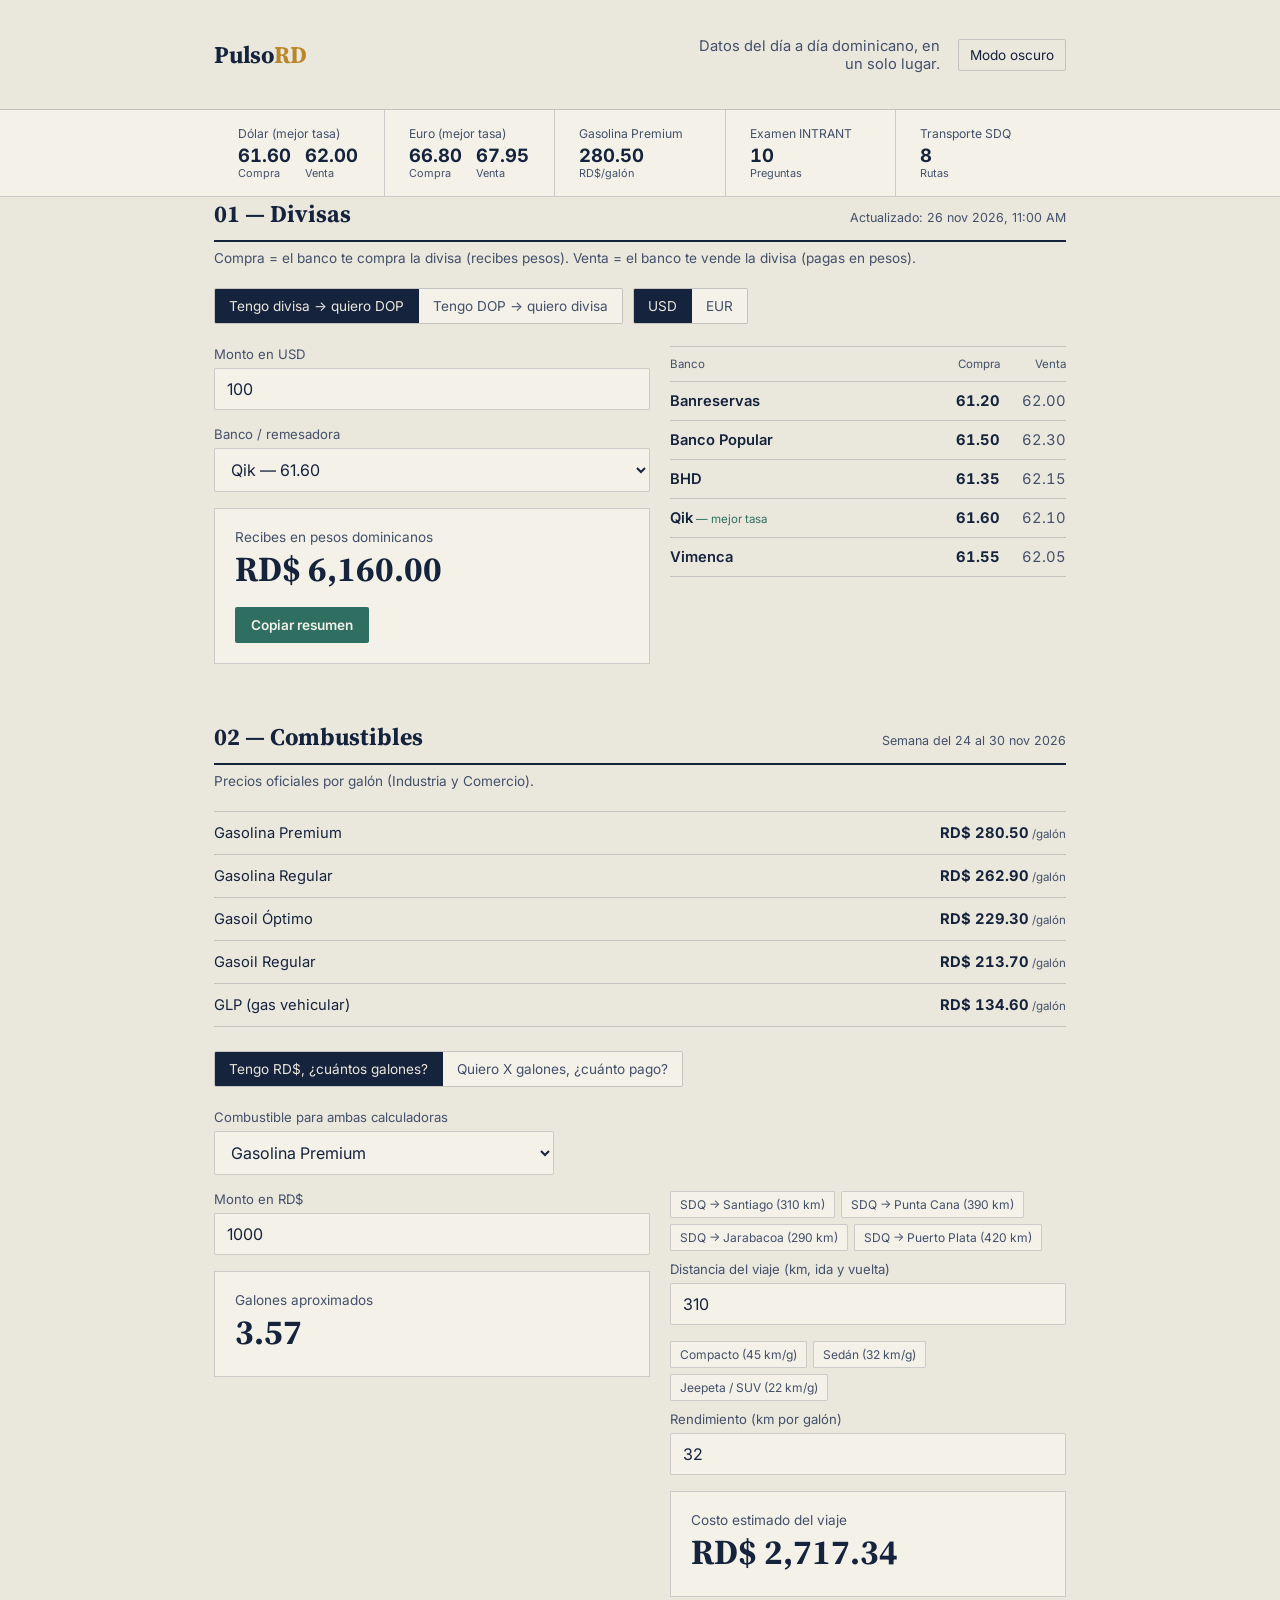
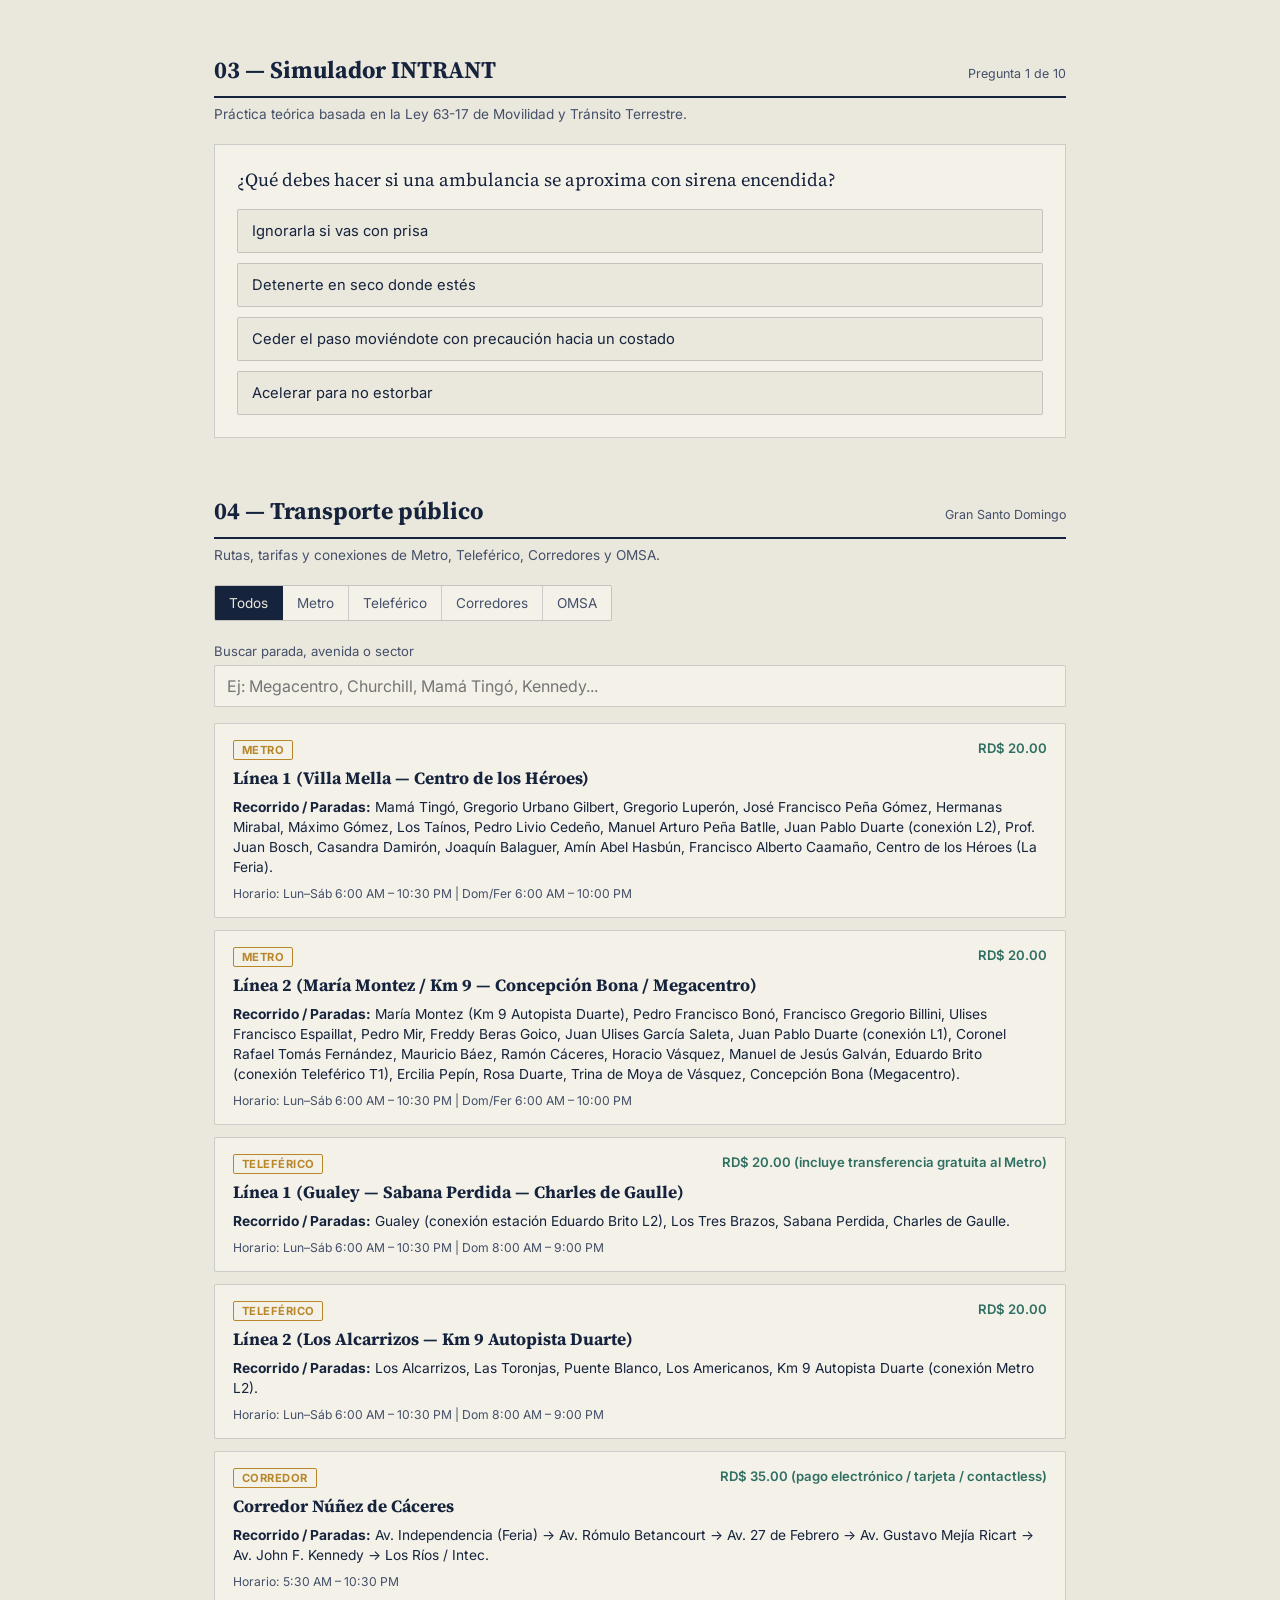
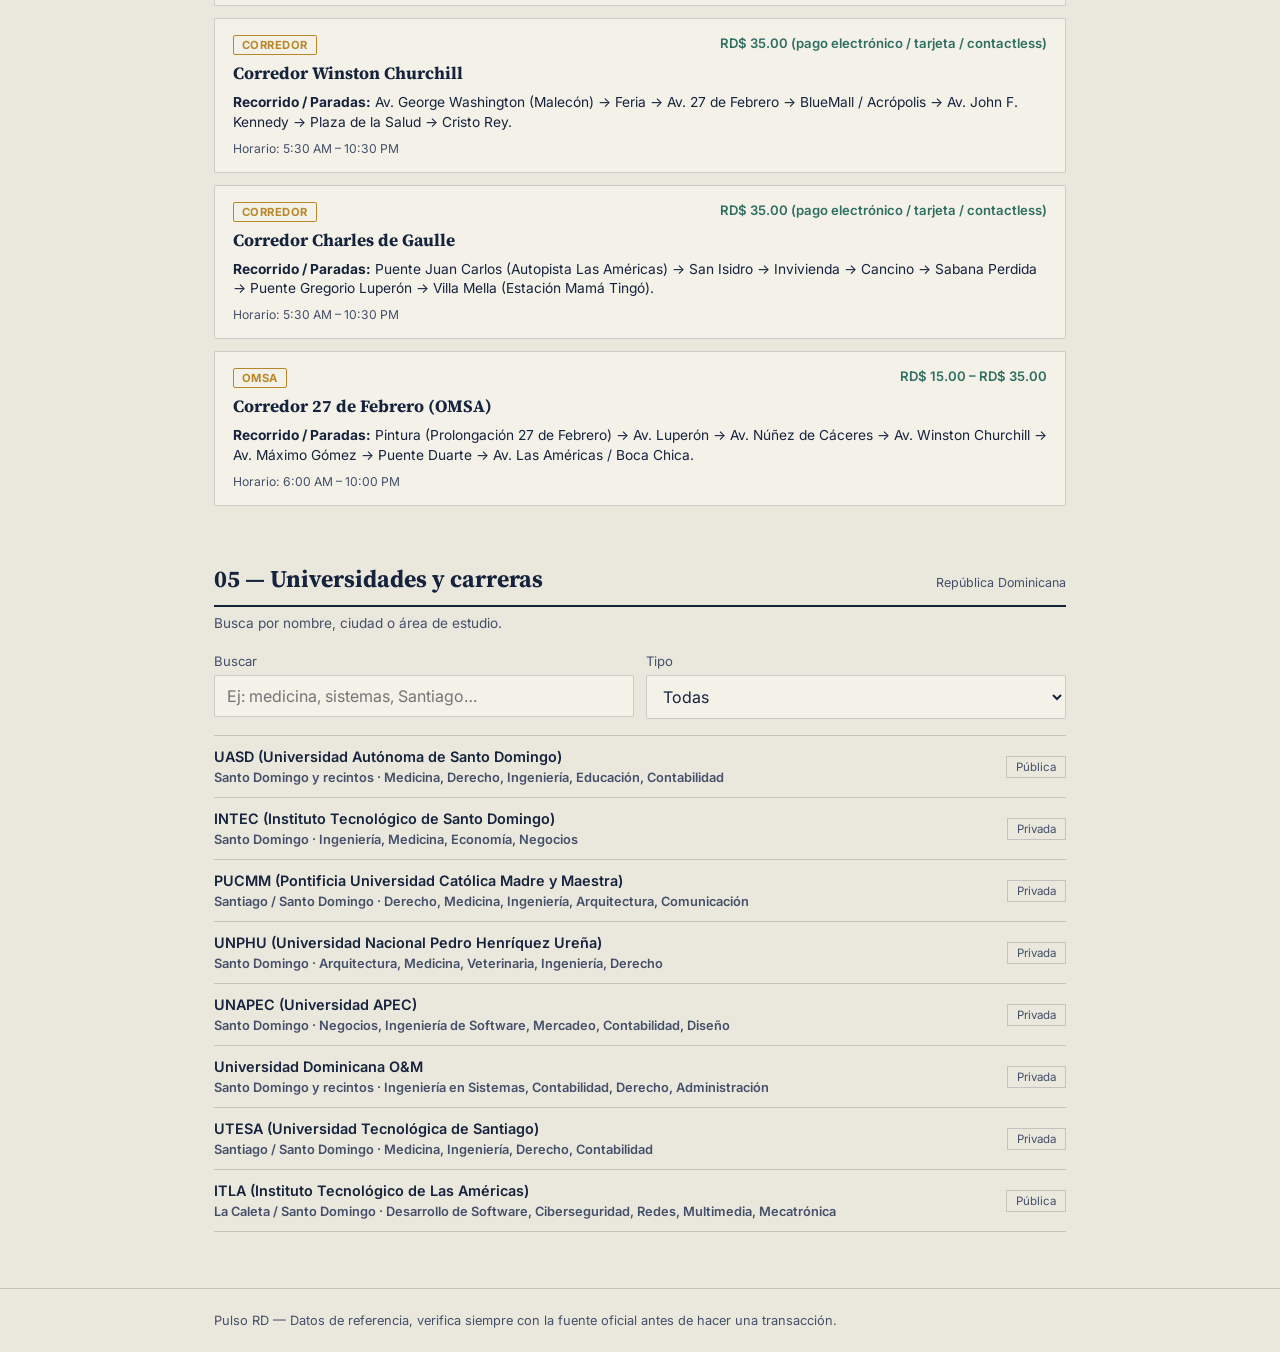
==== index.html @ 152abb73 "Add files via upload" ====
<!doctype html>
<html lang="es">
  <head>
    <meta charset="UTF-8" />
    <meta
      name="viewport"
      content="width=device-width, initial-scale=1, viewport-fit=cover"
    />
    <title>Pulso RD</title>
    <link rel="preconnect" href="https://fonts.googleapis.com" />
    <link rel="preconnect" href="https://fonts.gstatic.com" crossorigin />
    <link
      href="https://fonts.googleapis.com/css2?family=Source+Serif+4:opsz,wght@8..60,500;8..60,700&family=Inter:wght@400;500;600;700&display=swap"
      rel="stylesheet"
    />
    <link rel="stylesheet" href="styles.css" />
  </head>
  <body>
    <header class="top">
      <div class="wrap brandrow">
        <h1 class="brand">Pulso<em>RD</em></h1>
        <div class="headerRight">
          <p class="tagline">
            Datos del día a día dominicano, en un solo lugar.
          </p>
          <button class="themeBtn" id="themeToggle" aria-label="Cambiar tema">
            Modo oscuro
          </button>
        </div>
      </div>
    </header>

    <nav class="ticker" aria-label="Resumen rápido">
      <div class="wrap">
        <div class="ticker-row" id="tickerRow"></div>
      </div>
    </nav>

    <main class="wrap">
      <!-- 01 — DIVISAS -->
      <section id="divisas">
        <div class="section-head">
          <h2>01 — Divisas</h2>
          <span class="note" id="updatedNote"></span>
        </div>
        <p class="section-sub">
          Compra = el banco te compra la divisa (recibes pesos). Venta = el
          banco te vende la divisa (pagas en pesos).
        </p>

        <div class="toggles">
          <div class="toggle-group" id="dirToggle">
            <button data-dir="buy" class="active">
              Tengo divisa → quiero DOP
            </button>
            <button data-dir="sell">Tengo DOP → quiero divisa</button>
          </div>
          <div class="toggle-group" id="curToggle">
            <button data-cur="USD" class="active">USD</button>
            <button data-cur="EUR">EUR</button>
          </div>
        </div>

        <div class="calc">
          <div>
            <div class="field">
              <label id="amountLabel" for="amount">Monto en USD</label>
              <input type="number" id="amount" value="100" min="0" step="1" />
            </div>
            <div class="field">
              <label for="bank">Banco / remesadora</label>
              <select id="bank"></select>
            </div>
            <div class="result">
              <div class="small" id="resultLabel">
                Recibes en pesos dominicanos
              </div>
              <div class="big" id="resultValue">RD$ 0.00</div>
              <button class="shareBtn" id="shareBtn">Copiar resumen</button>
            </div>
          </div>
          <div>
            <div class="bank-rates">
              <div class="head-row">
                <span>Banco</span><span>Compra</span><span>Venta</span>
              </div>
              <div id="bankList"></div>
            </div>
          </div>
        </div>
      </section>

      <!-- 02 — COMBUSTIBLES -->
      <section id="combustibles">
        <div class="section-head">
          <h2>02 — Combustibles</h2>
          <span class="note" id="fuelWeekNote"></span>
        </div>
        <p class="section-sub">
          Precios oficiales por galón (Industria y Comercio).
        </p>

        <div class="fuel-table" id="fuelTable"></div>

        <div class="toggles">
          <div class="toggle-group" id="fuelModeToggle">
            <button data-mode="byAmount" class="active">
              Tengo RD$, ¿cuántos galones?
            </button>
            <button data-mode="byGallons">
              Quiero X galones, ¿cuánto pago?
            </button>
          </div>
        </div>

        <div class="field" style="max-width: 340px">
          <label for="fuelType">Combustible para ambas calculadoras</label>
          <select id="fuelType"></select>
        </div>

        <div class="calc">
          <div>
            <div class="field">
              <label id="fuelAmountLabel" for="fuelAmount">Monto en RD$</label>
              <input
                type="number"
                id="fuelAmount"
                value="1000"
                min="0"
                step="50"
              />
            </div>
            <div class="result">
              <div class="small" id="fuelResultLabel">Galones aproximados</div>
              <div class="big" id="fuelResultValue">0.00</div>
            </div>
          </div>
          <div>
            <div class="chips" id="routeChips"></div>
            <div class="field">
              <label for="tripKm">Distancia del viaje (km, ida y vuelta)</label>
              <input type="number" id="tripKm" value="310" min="0" step="1" />
            </div>
            <div class="chips" id="engineChips"></div>
            <div class="field">
              <label for="tripEff">Rendimiento (km por galón)</label>
              <input type="number" id="tripEff" value="32" min="1" step="1" />
            </div>
            <div class="result">
              <div class="small">Costo estimado del viaje</div>
              <div class="big" id="tripResultValue">RD$ 0.00</div>
            </div>
          </div>
        </div>
      </section>

      <!-- 03 — INTRANT -->
      <section id="intrant">
        <div class="section-head">
          <h2>03 — Simulador INTRANT</h2>
          <span class="note" id="quizProgress">Pregunta 1 de 10</span>
        </div>
        <p class="section-sub">
          Práctica teórica basada en la Ley 63-17 de Movilidad y Tránsito
          Terrestre.
        </p>

        <div class="quiz-box" id="quizBox"></div>
      </section>

      <!-- 04 — TRANSPORTE -->
      <section id="transporte">
        <div class="section-head">
          <h2>04 — Transporte público</h2>
          <span class="note">Gran Santo Domingo</span>
        </div>
        <p class="section-sub">
          Rutas, tarifas y conexiones de Metro, Teleférico, Corredores y OMSA.
        </p>

        <div class="toggles">
          <div class="toggle-group" id="transportFilter">
            <button data-type="ALL" class="active">Todos</button>
            <button data-type="Metro">Metro</button>
            <button data-type="Teleférico">Teleférico</button>
            <button data-type="Corredor">Corredores</button>
            <button data-type="OMSA">OMSA</button>
          </div>
        </div>

        <div class="field">
          <label for="transportSearch">Buscar parada, avenida o sector</label>
          <input
            type="search"
            id="transportSearch"
            placeholder="Ej: Megacentro, Churchill, Mamá Tingó, Kennedy..."
          />
        </div>

        <div class="route-list" id="routeList"></div>
      </section>

      <!-- 05 — UNIVERSIDADES -->
      <section id="universidades">
        <div class="section-head">
          <h2>05 — Universidades y carreras</h2>
          <span class="note">República Dominicana</span>
        </div>
        <p class="section-sub">Busca por nombre, ciudad o área de estudio.</p>

        <div class="tools">
          <div class="field">
            <label for="uniSearch">Buscar</label>
            <input
              type="search"
              id="uniSearch"
              placeholder="Ej: medicina, sistemas, Santiago…"
            />
          </div>
          <div class="field">
            <label for="uniFilter">Tipo</label>
            <select id="uniFilter">
              <option value="all">Todas</option>
              <option value="Pública">Pública</option>
              <option value="Privada">Privada</option>
            </select>
          </div>
        </div>

        <div class="compact-ledger" id="uniList"></div>
      </section>
    </main>

    <footer>
      <div class="wrap">
        Pulso RD — Datos de referencia, verifica siempre con la fuente oficial
        antes de hacer una transacción.
      </div>
    </footer>

    <script src="data.js"></script>
    <script src="app.js"></script>
  </body>
</html>
---- styles.css ----
:root {
  --paper: #eae7dc;
  --paper-raised: #f3f1e8;
  --ink: #16233d;
  --ink-soft: #44506a;
  --gold: #b9872a;
  --sea: #2f6f62;
  --danger: #b04a3c;
  --line: rgba(22, 35, 61, 0.18);
  --radius: 2px;
  color-scheme: light;
}
@media (prefers-color-scheme: dark) {
  :root:not([data-theme="light"]) {
    --paper: #141a24;
    --paper-raised: #1b2230;
    --ink: #ece7da;
    --ink-soft: #aeb6c6;
    --gold: #d9a94a;
    --sea: #5fa396;
    --danger: #d97365;
    --line: rgba(236, 231, 218, 0.18);
    color-scheme: dark;
  }
}
:root[data-theme="dark"] {
  --paper: #141a24;
  --paper-raised: #1b2230;
  --ink: #ece7da;
  --ink-soft: #aeb6c6;
  --gold: #d9a94a;
  --sea: #5fa396;
  --danger: #d97365;
  --line: rgba(236, 231, 218, 0.18);
  color-scheme: dark;
}
* {
  box-sizing: border-box;
}
html {
  scroll-behavior: smooth;
}
html,
body {
  margin: 0;
  padding: 0;
  background: var(--paper);
  color: var(--ink);
}
body {
  font-family: "Inter", sans-serif;
  padding-top: env(safe-area-inset-top, 0px);
  padding-bottom: env(safe-area-inset-bottom, 0px);
  -webkit-font-smoothing: antialiased;
}
h1,
h2,
h3 {
  font-family: "Source Serif 4", serif;
  margin: 0;
  font-weight: 700;
}
.wrap {
  max-width: 900px;
  margin: 0 auto;
  padding: 0 24px;
}

header.top {
  border-bottom: 1px solid var(--line);
  padding: 22px 0;
}
.brandrow {
  display: flex;
  align-items: center;
  justify-content: space-between;
  gap: 16px;
  flex-wrap: wrap;
}
.brand {
  font-size: 1.5rem;
  letter-spacing: -0.01em;
}
.brand em {
  font-style: normal;
  color: var(--gold);
}
.headerRight {
  display: flex;
  align-items: center;
  gap: 18px;
}
.tagline {
  color: var(--ink-soft);
  font-size: 0.92rem;
  max-width: 28ch;
  text-align: right;
}
.themeBtn {
  background: none;
  border: 1px solid var(--line);
  color: var(--ink);
  border-radius: var(--radius);
  padding: 7px 11px;
  font-family: "Inter", sans-serif;
  font-size: 0.85rem;
  cursor: pointer;
  flex-shrink: 0;
}
.themeBtn:hover {
  border-color: var(--gold);
}

.ticker {
  border-bottom: 1px solid var(--line);
  background: var(--paper-raised);
}
.ticker-row {
  display: flex;
  overflow-x: auto;
}
.tick {
  flex: 1 1 0;
  min-width: 170px;
  padding: 16px 24px;
  border-right: 1px solid var(--line);
  text-decoration: none;
  color: inherit;
  display: block;
}
.tick:hover {
  background: rgba(185, 135, 42, 0.08);
}
.tick:last-child {
  border-right: none;
}
.tick .label {
  font-size: 0.76rem;
  color: var(--ink-soft);
}
.tick .pair {
  display: flex;
  gap: 14px;
  margin-top: 3px;
  font-variant-numeric: tabular-nums;
}
.tick .pair .v {
  font-weight: 700;
  font-size: 1.15rem;
}
.tick .pair .k {
  font-size: 0.68rem;
  color: var(--ink-soft);
  display: block;
  font-weight: 400;
}

main {
  padding: 40px 0 80px;
}
section {
  margin-bottom: 56px;
  scroll-margin-top: 20px;
}
.section-head {
  display: flex;
  align-items: baseline;
  justify-content: space-between;
  border-bottom: 2px solid var(--ink);
  padding-bottom: 10px;
  margin-bottom: 8px;
  flex-wrap: wrap;
  gap: 6px;
}
.section-head h2 {
  font-size: 1.5rem;
}
.section-head .note {
  font-size: 0.78rem;
  color: var(--ink-soft);
}
.section-sub {
  font-size: 0.85rem;
  color: var(--ink-soft);
  margin: 0 0 22px;
}

.toggles {
  display: flex;
  gap: 10px;
  flex-wrap: wrap;
  margin-bottom: 22px;
}
.toggle-group {
  display: inline-flex;
  border: 1px solid var(--line);
  border-radius: var(--radius);
  overflow: hidden;
}
.toggle-group button {
  background: var(--paper-raised);
  color: var(--ink-soft);
  border: none;
  padding: 9px 14px;
  font-family: "Inter", sans-serif;
  font-size: 0.85rem;
  cursor: pointer;
  border-right: 1px solid var(--line);
}
.toggle-group button:last-child {
  border-right: none;
}
.toggle-group button.active {
  background: var(--ink);
  color: var(--paper);
}

.calc {
  display: grid;
  grid-template-columns: 1fr;
  gap: 20px;
}
@media (min-width: 640px) {
  .calc {
    grid-template-columns: 1.1fr 1fr;
  }
}
.field {
  margin-bottom: 16px;
}
label {
  display: block;
  font-size: 0.82rem;
  color: var(--ink-soft);
  margin-bottom: 6px;
}
input,
select {
  width: 100%;
  font-family: "Inter", sans-serif;
  font-size: 1rem;
  padding: 10px 12px;
  background: var(--paper-raised);
  border: 1px solid var(--line);
  border-radius: var(--radius);
  color: var(--ink);
}
input:focus,
select:focus {
  outline: 2px solid var(--gold);
  outline-offset: 1px;
}

.bank-rates {
  border-top: 1px solid var(--line);
}
.head-row,
.bank-row {
  display: grid;
  grid-template-columns: 1fr 54px 54px;
  align-items: center;
  gap: 12px;
  padding: 10px 0;
  border-bottom: 1px solid var(--line);
}
.head-row {
  font-size: 0.72rem;
  color: var(--ink-soft);
}
.head-row span:not(:first-child),
.bank-row .num {
  text-align: right;
  font-variant-numeric: tabular-nums;
}
.bank-row {
  font-size: 0.92rem;
}
.bank-row .name {
  font-weight: 600;
}
.bank-row .num.used {
  color: var(--ink);
  font-weight: 700;
}
.bank-row .num:not(.used) {
  color: var(--ink-soft);
}
.bank-row.best .name::after {
  content: " — mejor tasa";
  font-weight: 400;
  color: var(--sea);
  font-size: 0.72rem;
}

.result {
  background: var(--paper-raised);
  border: 1px solid var(--line);
  padding: 20px;
  margin-top: 4px;
}
.result .big {
  font-family: "Source Serif 4", serif;
  font-size: 2.2rem;
  font-weight: 700;
  font-variant-numeric: tabular-nums;
}
.result .small {
  color: var(--ink-soft);
  font-size: 0.85rem;
}
.shareBtn,
.quizBtn {
  margin-top: 14px;
  background: var(--sea);
  color: var(--paper-raised);
  border: none;
  padding: 10px 16px;
  border-radius: var(--radius);
  font-family: "Inter", sans-serif;
  font-size: 0.85rem;
  font-weight: 600;
  cursor: pointer;
}
.shareBtn:hover,
.quizBtn:hover {
  opacity: 0.9;
}
.shareBtn.copied {
  background: var(--gold);
}

.fuel-table {
  border-top: 1px solid var(--line);
  margin-bottom: 24px;
}
.fuel-row {
  display: grid;
  grid-template-columns: 1fr 140px;
  gap: 12px;
  padding: 12px 0;
  border-bottom: 1px solid var(--line);
  font-size: 0.92rem;
}
.fuel-row .price {
  text-align: right;
  font-weight: 700;
  font-variant-numeric: tabular-nums;
  white-space: nowrap;
}
.fuel-row .unit {
  font-size: 0.72rem;
  color: var(--ink-soft);
  font-weight: 400;
}

.chips {
  display: flex;
  flex-wrap: wrap;
  gap: 6px;
  margin-bottom: 10px;
}
.chip {
  background: var(--paper-raised);
  border: 1px solid var(--line);
  color: var(--ink-soft);
  padding: 5px 9px;
  font-size: 0.75rem;
  border-radius: var(--radius);
  cursor: pointer;
  font-family: "Inter", sans-serif;
}
.chip:hover {
  border-color: var(--gold);
  color: var(--ink);
}

.quiz-box {
  background: var(--paper-raised);
  border: 1px solid var(--line);
  padding: 22px;
}
.quiz-q {
  font-family: "Source Serif 4", serif;
  font-size: 1.15rem;
  margin-bottom: 16px;
  line-height: 1.4;
}
.quiz-opts {
  display: flex;
  flex-direction: column;
  gap: 10px;
}
.quiz-opt {
  text-align: left;
  background: var(--paper);
  border: 1px solid var(--line);
  color: var(--ink);
  padding: 12px 14px;
  font-family: "Inter", sans-serif;
  font-size: 0.92rem;
  cursor: pointer;
  border-radius: var(--radius);
}
.quiz-opt:hover:not(:disabled) {
  border-color: var(--gold);
}
.quiz-opt.ok {
  border-color: var(--sea);
  background: rgba(47, 111, 98, 0.15);
  font-weight: 600;
}
.quiz-opt.bad {
  border-color: var(--danger);
  background: rgba(176, 74, 60, 0.15);
}
.quiz-explain {
  margin-top: 14px;
  font-size: 0.86rem;
  color: var(--ink-soft);
  padding-top: 12px;
  border-top: 1px solid var(--line);
}

.compact-ledger {
  border-top: 1px solid var(--line);
  border-bottom: 1px solid var(--line);
}
.compact-row {
  display: flex;
  justify-content: space-between;
  align-items: center;
  padding: 12px 0;
  font-size: 0.9rem;
  border-bottom: 1px solid var(--line);
}
.compact-row:last-child {
  border-bottom: none;
}
.compact-row span:first-child {
  font-weight: 600;
}
.compact-row .status {
  font-size: 0.72rem;
  padding: 3px 9px;
  border: 1px solid var(--line);
  color: var(--ink-soft);
}

footer {
  border-top: 1px solid var(--line);
  padding: 24px 0;
  font-size: 0.8rem;
  color: var(--ink-soft);
}
.tools {
  display: flex;
  gap: 12px;
  flex-wrap: wrap;
  margin-bottom: 16px;
}
.tools .field {
  flex: 1;
  min-width: 200px;
  margin-bottom: 0;
}
.compact-row .meta {
  display: block;
  font-size: 0.78rem;
  font-weight: 400;
  color: var(--ink-soft);
  margin-top: 2px;
}
.compact-row span:first-child {
  display: flex;
  flex-direction: column;
  gap: 3px;
}
.compact-row .meta {
  font-size: 0.8rem;
  font-weight: 400;
  color: var(--ink-soft);
}
/* ---------- 04 Transporte ---------- */
.route-list {
  display: flex;
  flex-direction: column;
  gap: 12px;
}
.route-card {
  background: var(--paper-raised);
  border: 1px solid var(--line);
  padding: 16px 18px;
  border-radius: var(--radius);
}
.route-top {
  display: flex;
  justify-content: space-between;
  align-items: flex-start;
  gap: 12px;
  margin-bottom: 6px;
  flex-wrap: wrap;
}
.route-badge {
  font-size: 0.7rem;
  font-weight: 700;
  text-transform: uppercase;
  letter-spacing: 0.04em;
  padding: 2px 8px;
  border: 1px solid var(--gold);
  color: var(--gold);
  border-radius: var(--radius);
}
.route-fare {
  font-size: 0.82rem;
  font-weight: 600;
  color: var(--sea);
}
.route-title {
  font-family: "Source Serif 4", serif;
  font-size: 1.08rem;
  font-weight: 700;
  margin: 4px 0 8px;
}
.route-stops {
  font-size: 0.86rem;
  color: var(--ink);
  line-height: 1.45;
  margin: 0 0 8px;
}
.route-sched {
  font-size: 0.76rem;
  color: var(--ink-soft);
}
.route-empty {
  padding: 20px;
  text-align: center;
  color: var(--ink-soft);
  border: 1px dashed var(--line);
  font-size: 0.9rem;
}
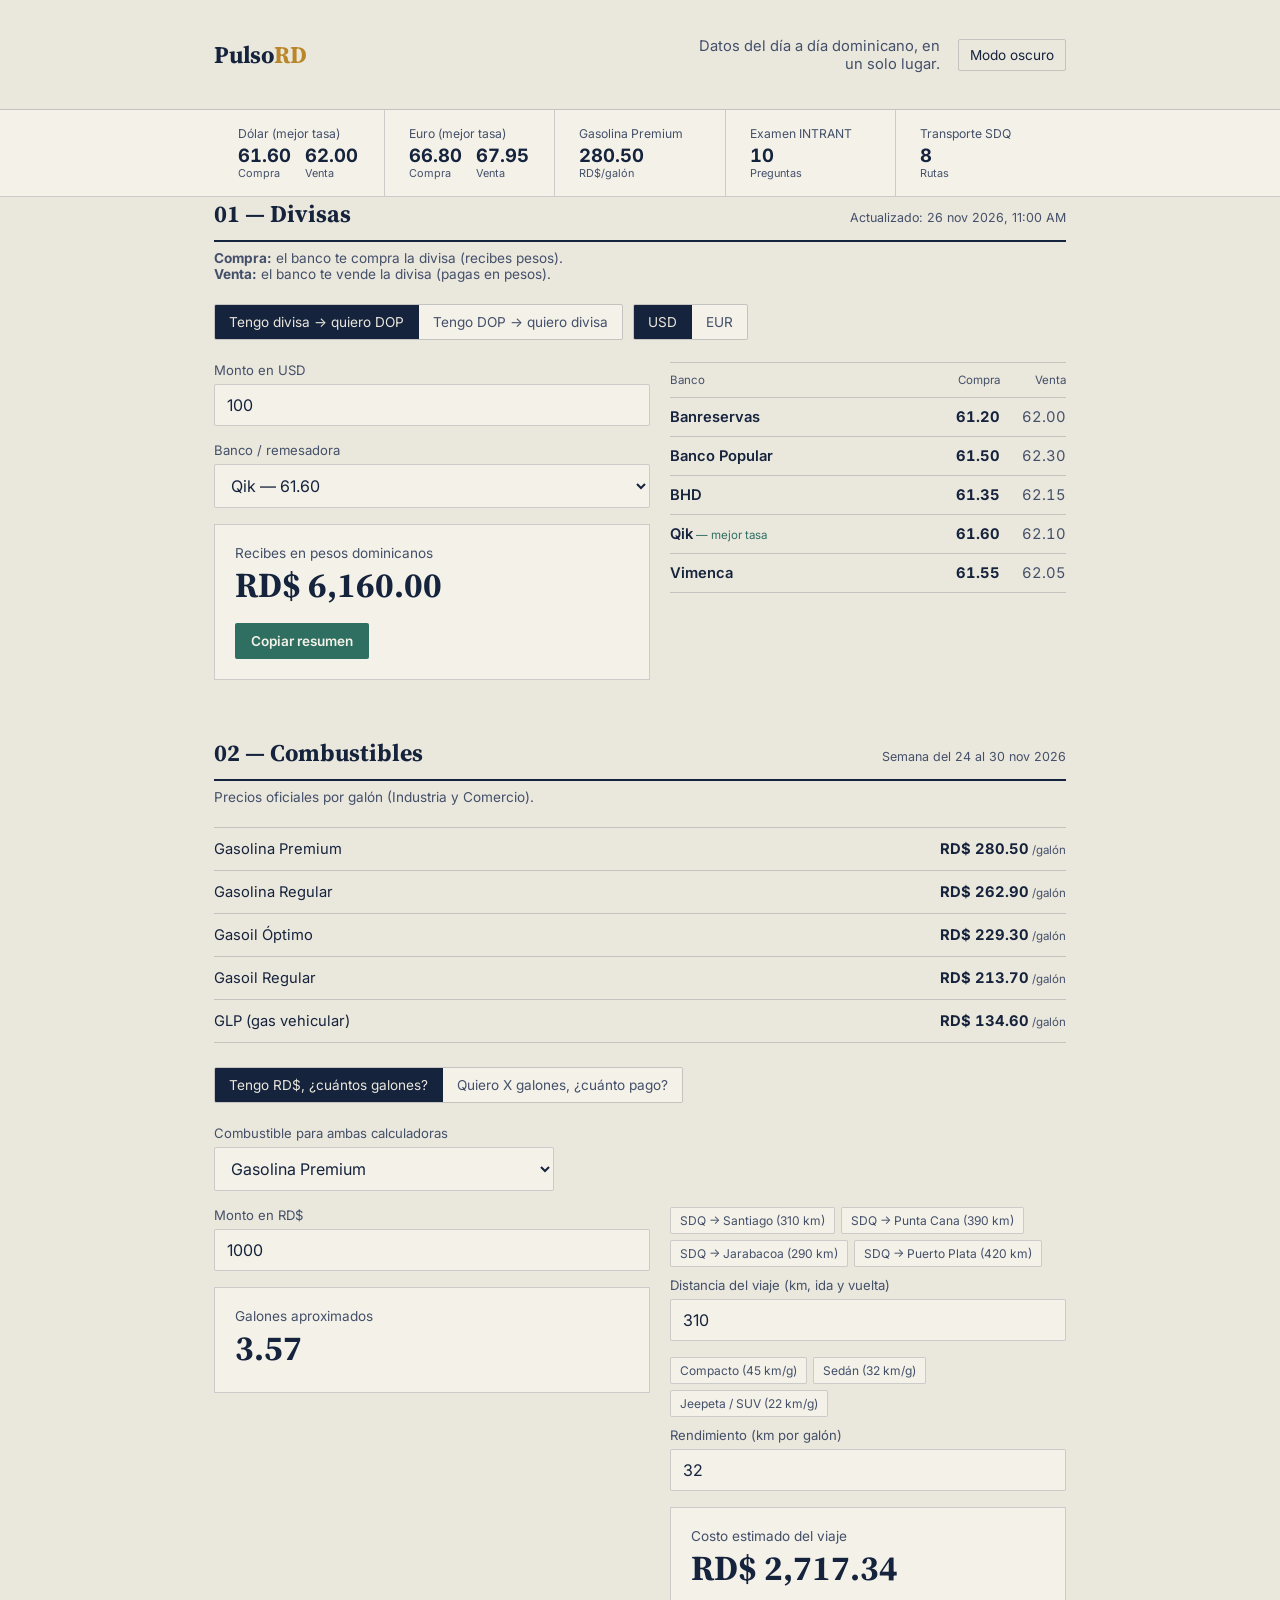
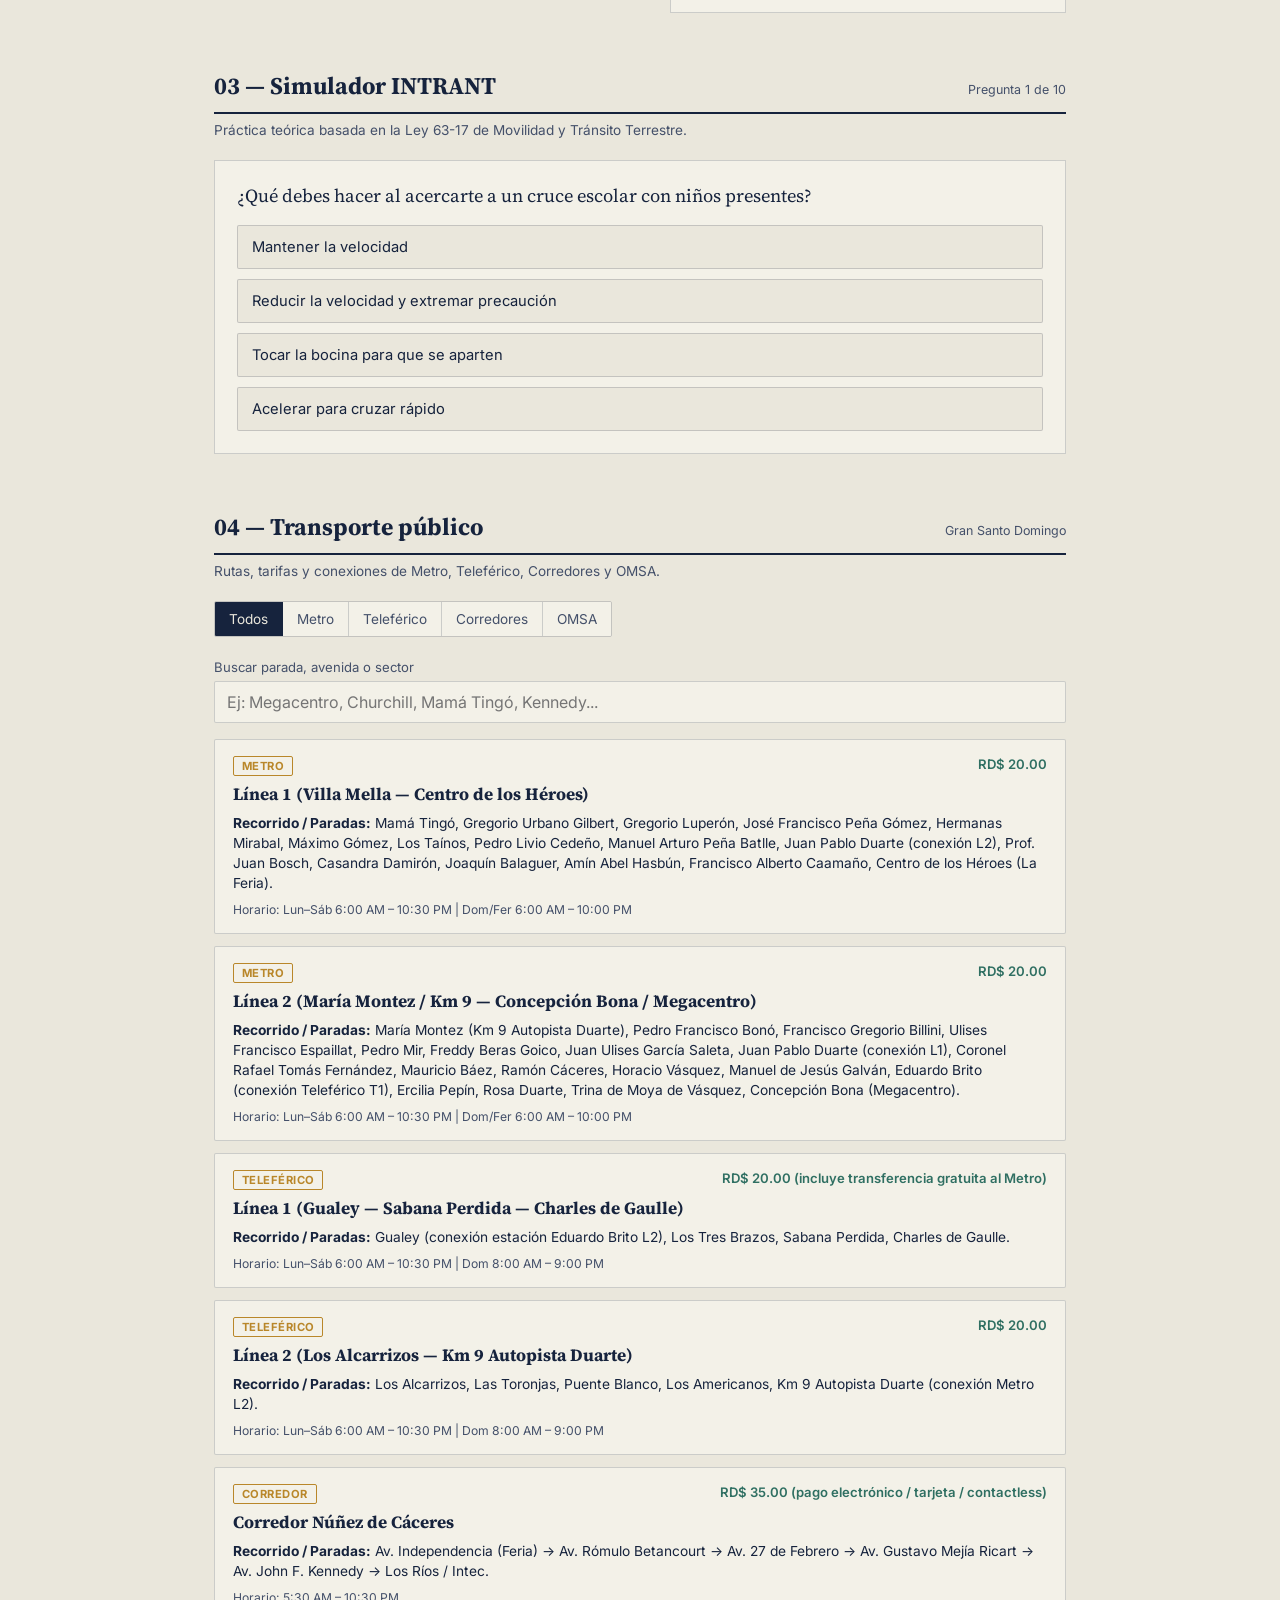
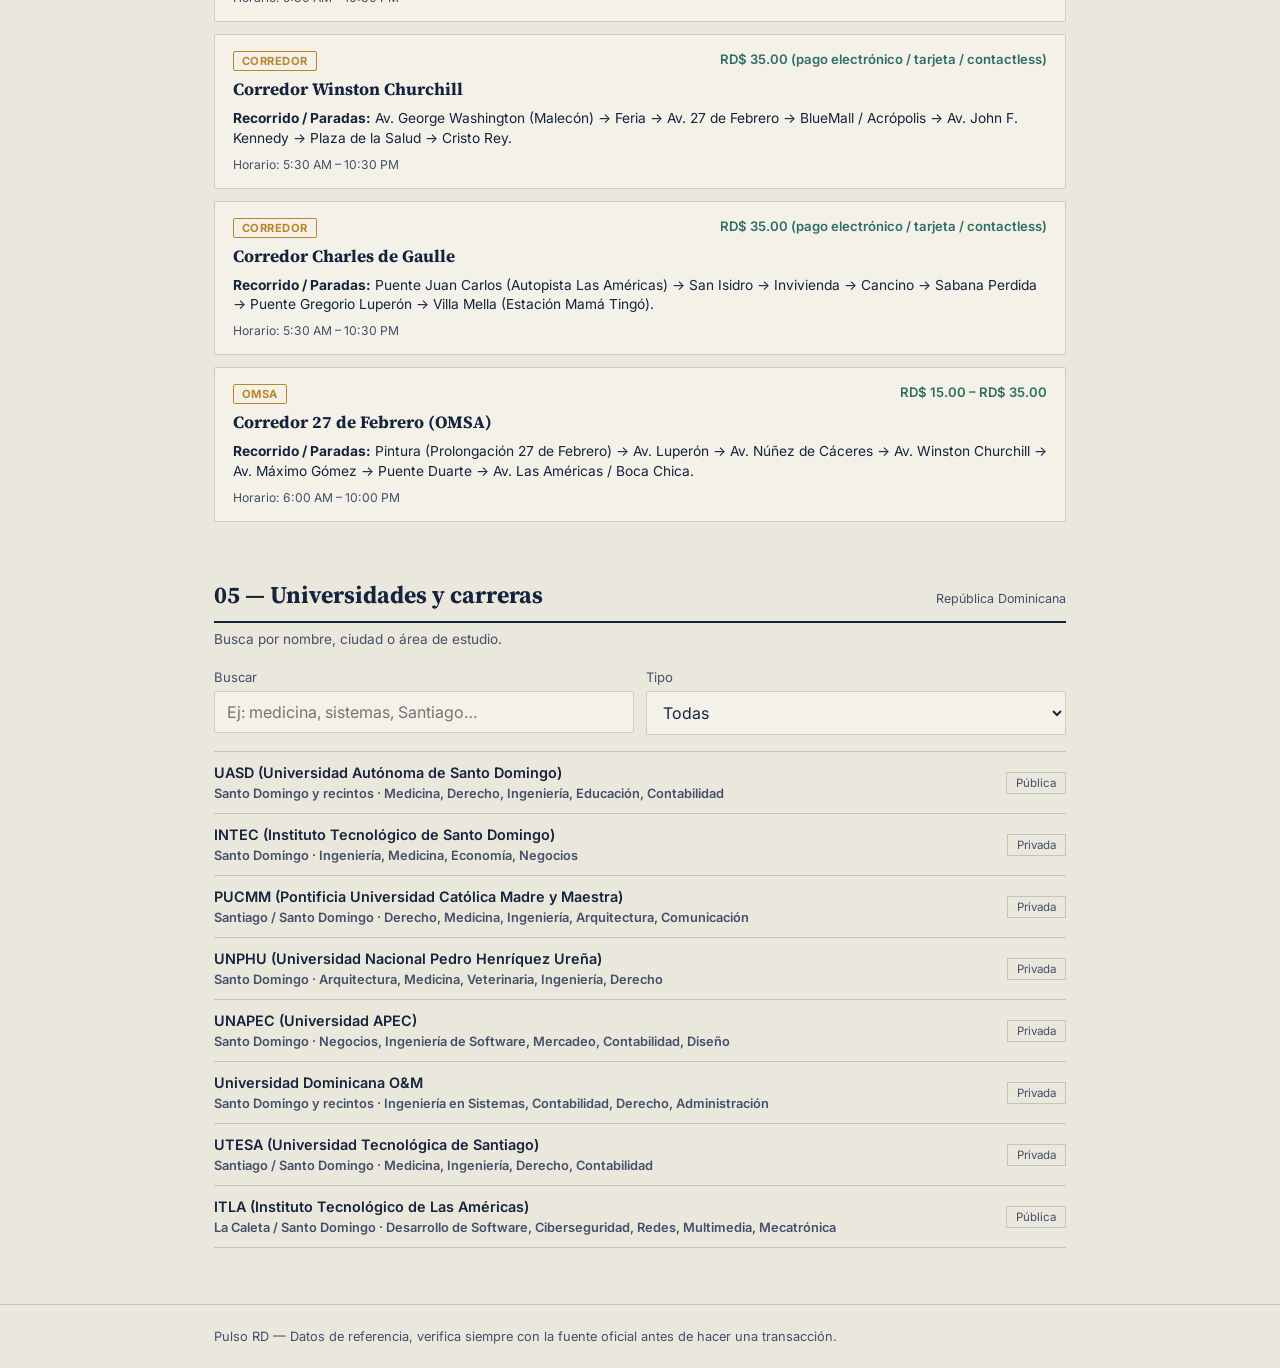
==== commit c54f8852: "Add files via upload" ====
--- a/index.html
+++ b/index.html
@@ -6,7 +6,26 @@
       name="viewport"
       content="width=device-width, initial-scale=1, viewport-fit=cover"
     />
-    <title>Pulso RD</title>
+    <title>Pulso RD — Divisas, Combustibles, INTRANT y Transporte en RD</title>
+    <meta
+      name="description"
+      content="Consulta las tasas del dólar y euro por banco en República Dominicana, precios semanales de combustibles, simulador teórico INTRANT, rutas de Metro/Corredores y universidades."
+    />
+    <meta name="theme-color" content="#16233D" />
+
+    <!-- Vista previa profesional al compartir en WhatsApp y redes -->
+    <meta property="og:type" content="website" />
+    <meta property="og:site_name" content="Pulso RD" />
+    <meta
+      property="og:title"
+      content="Pulso RD — Herramientas y datos del día a día dominicano"
+    />
+    <meta
+      property="og:description"
+      content="Comparador de tasas USD/EUR por banco, calculadora de combustibles y viajes, examen práctico INTRANT, rutas de transporte y guía universitaria en RD."
+    />
+    <meta property="og:url" content="https://nutriasuave.github.io/pulso-rd/" />
+
     <link rel="preconnect" href="https://fonts.googleapis.com" />
     <link rel="preconnect" href="https://fonts.gstatic.com" crossorigin />
     <link
@@ -37,16 +56,21 @@
     </nav>
 
     <main class="wrap">
-      <!-- 01 — DIVISAS -->
       <section id="divisas">
         <div class="section-head">
           <h2>01 — Divisas</h2>
           <span class="note" id="updatedNote"></span>
         </div>
-        <p class="section-sub">
-          Compra = el banco te compra la divisa (recibes pesos). Venta = el
-          banco te vende la divisa (pagas en pesos).
-        </p>
+        <div class="section-sub">
+          <div>
+            <strong>Compra:</strong> el banco te compra la divisa (recibes
+            pesos).
+          </div>
+          <div>
+            <strong>Venta:</strong> el banco te vende la divisa (pagas en
+            pesos).
+          </div>
+        </div>
 
         <div class="toggles">
           <div class="toggle-group" id="dirToggle">
@@ -90,7 +114,6 @@
         </div>
       </section>
 
-      <!-- 02 — COMBUSTIBLES -->
       <section id="combustibles">
         <div class="section-head">
           <h2>02 — Combustibles</h2>
@@ -154,7 +177,6 @@
         </div>
       </section>
 
-      <!-- 03 — INTRANT -->
       <section id="intrant">
         <div class="section-head">
           <h2>03 — Simulador INTRANT</h2>
@@ -168,7 +190,6 @@
         <div class="quiz-box" id="quizBox"></div>
       </section>
 
-      <!-- 04 — TRANSPORTE -->
       <section id="transporte">
         <div class="section-head">
           <h2>04 — Transporte público</h2>
@@ -200,14 +221,12 @@
         <div class="route-list" id="routeList"></div>
       </section>
 
-      <!-- 05 — UNIVERSIDADES -->
       <section id="universidades">
         <div class="section-head">
           <h2>05 — Universidades y carreras</h2>
           <span class="note">República Dominicana</span>
         </div>
         <p class="section-sub">Busca por nombre, ciudad o área de estudio.</p>
-
         <div class="tools">
           <div class="field">
             <label for="uniSearch">Buscar</label>
@@ -226,7 +245,6 @@
             </select>
           </div>
         </div>
-
         <div class="compact-ledger" id="uniList"></div>
       </section>
     </main>
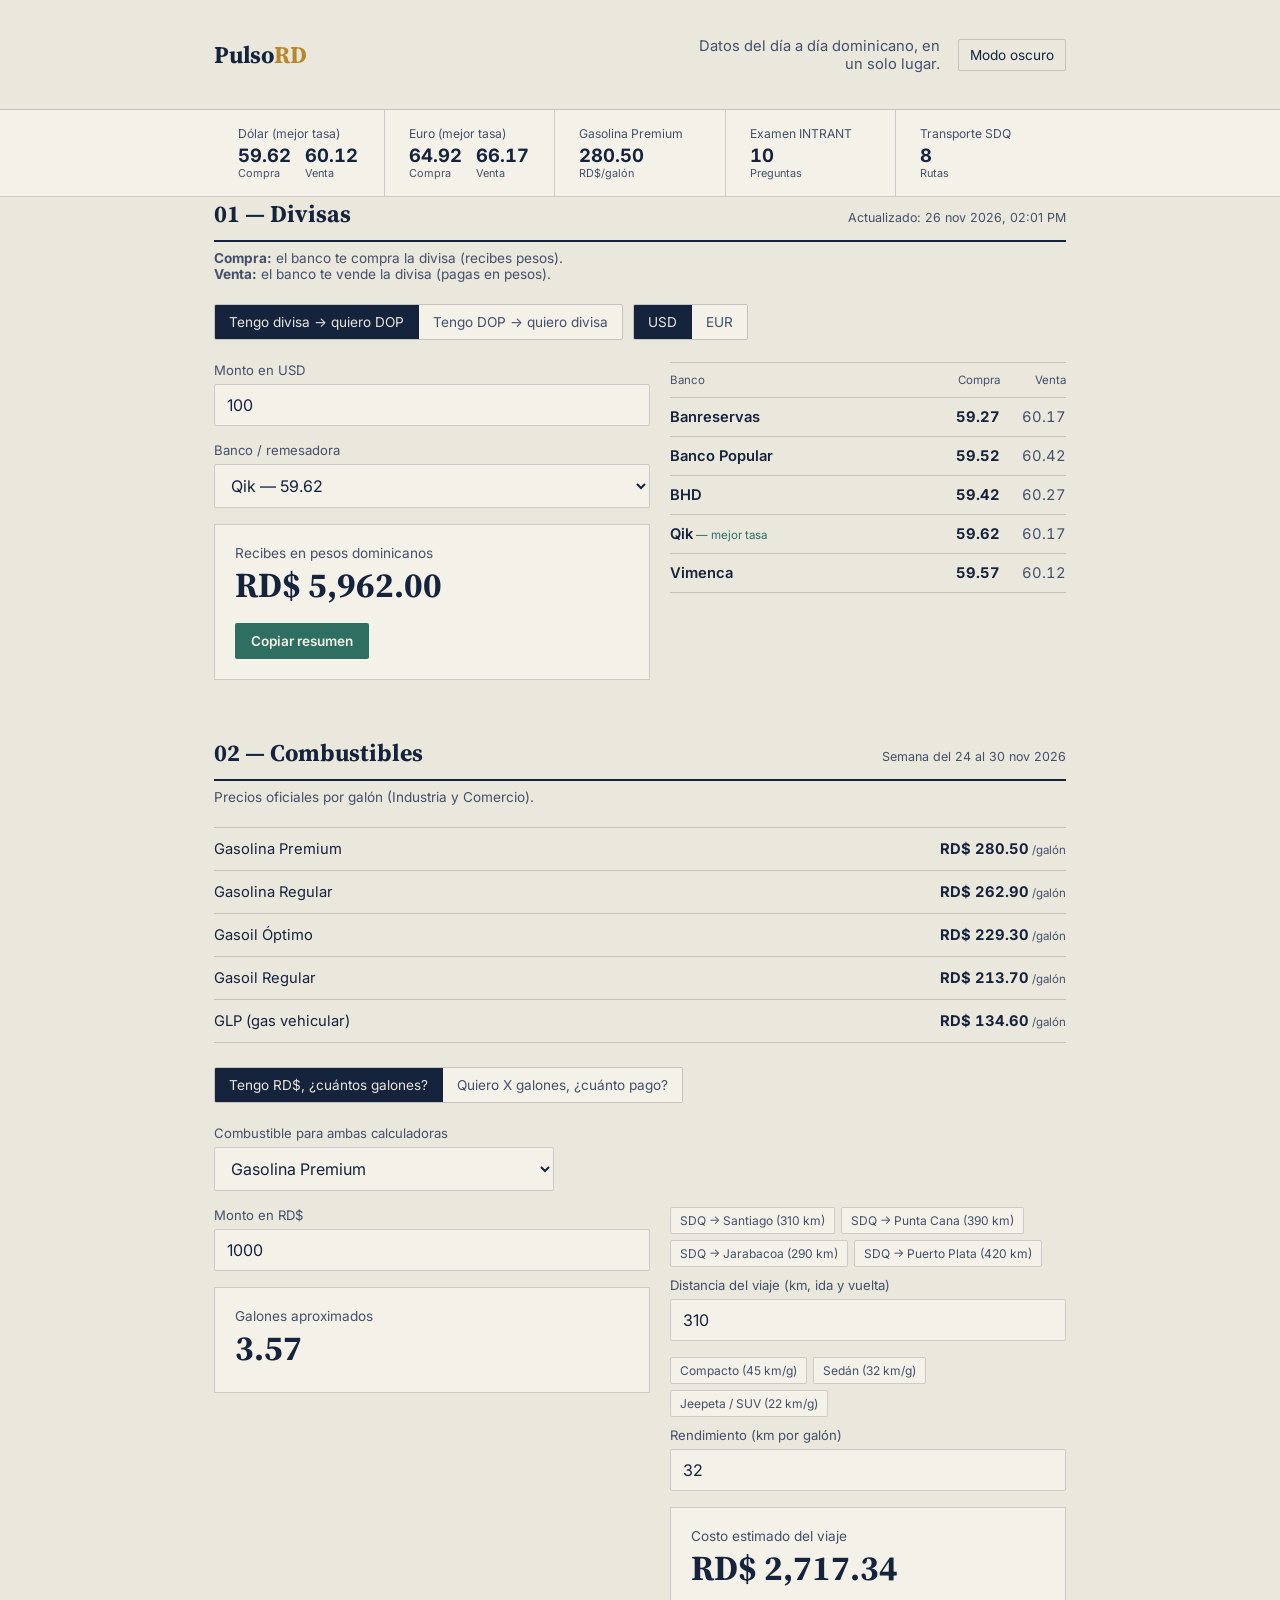
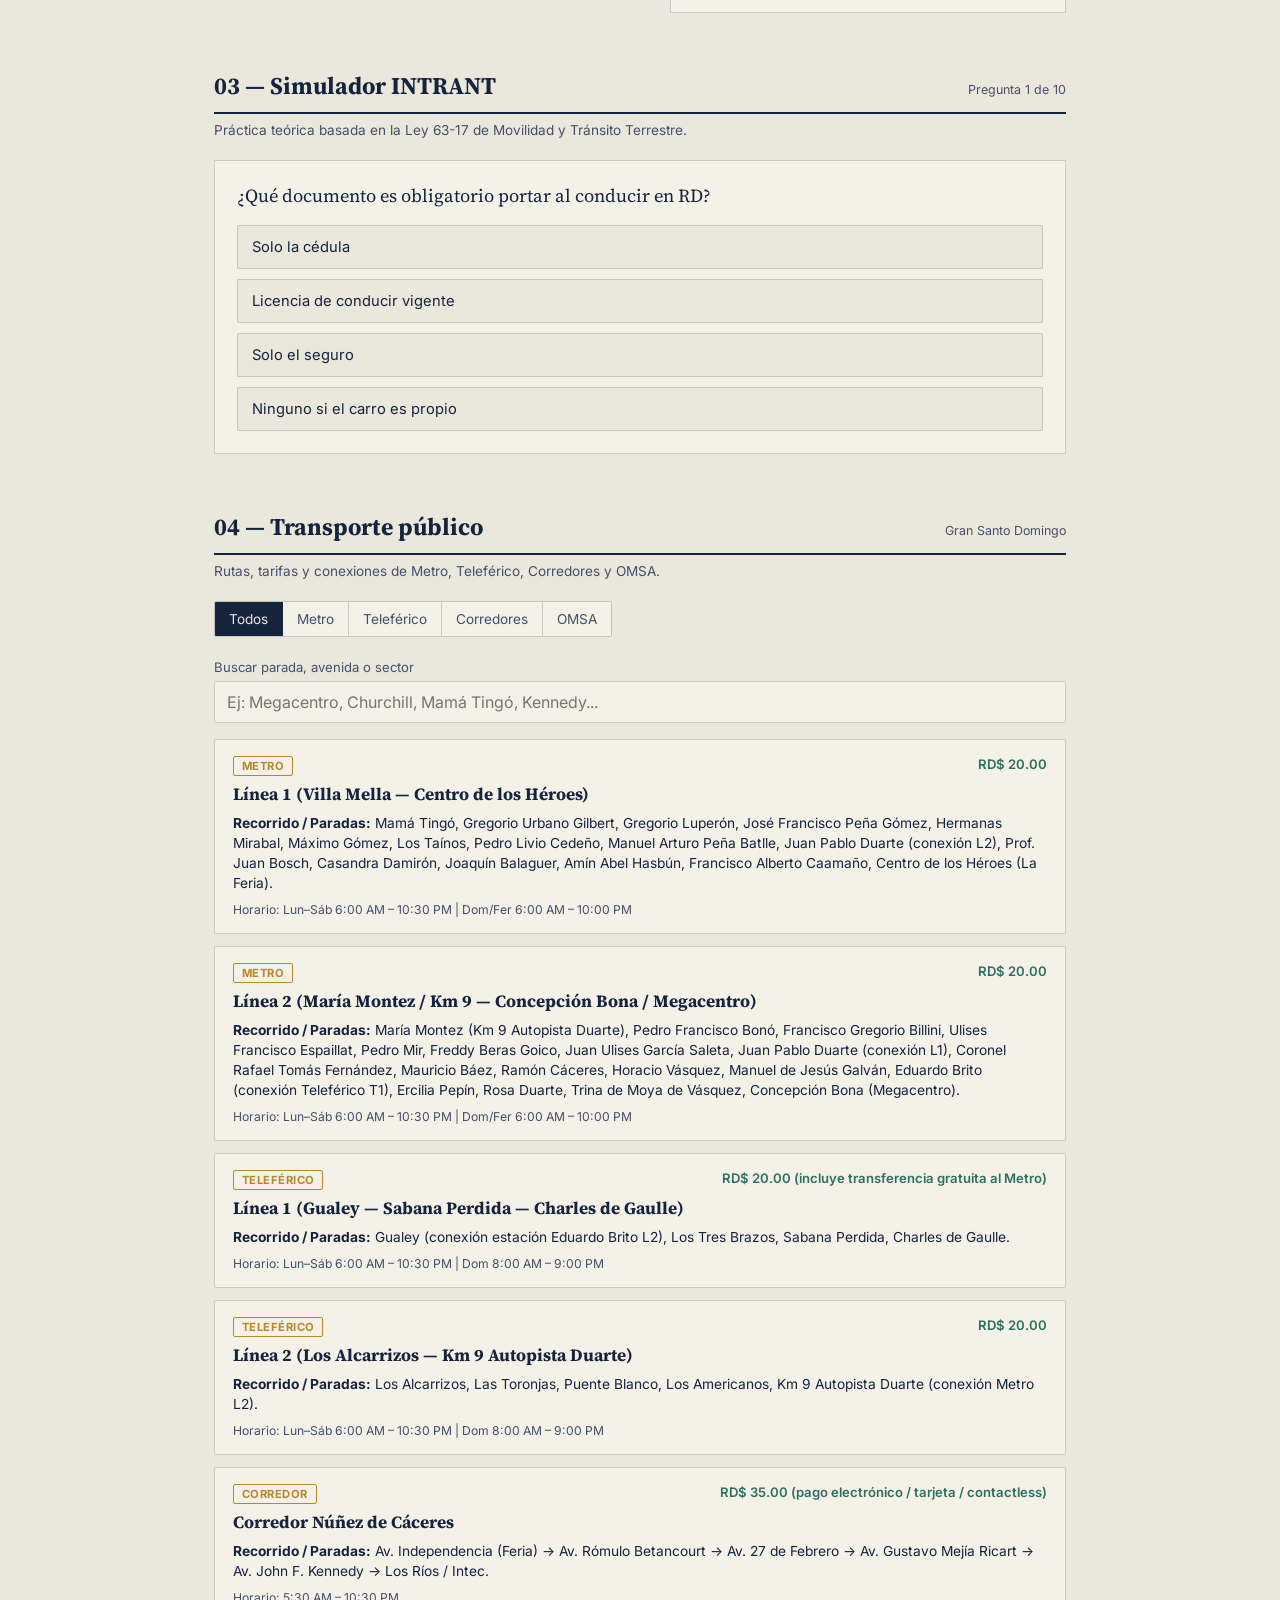
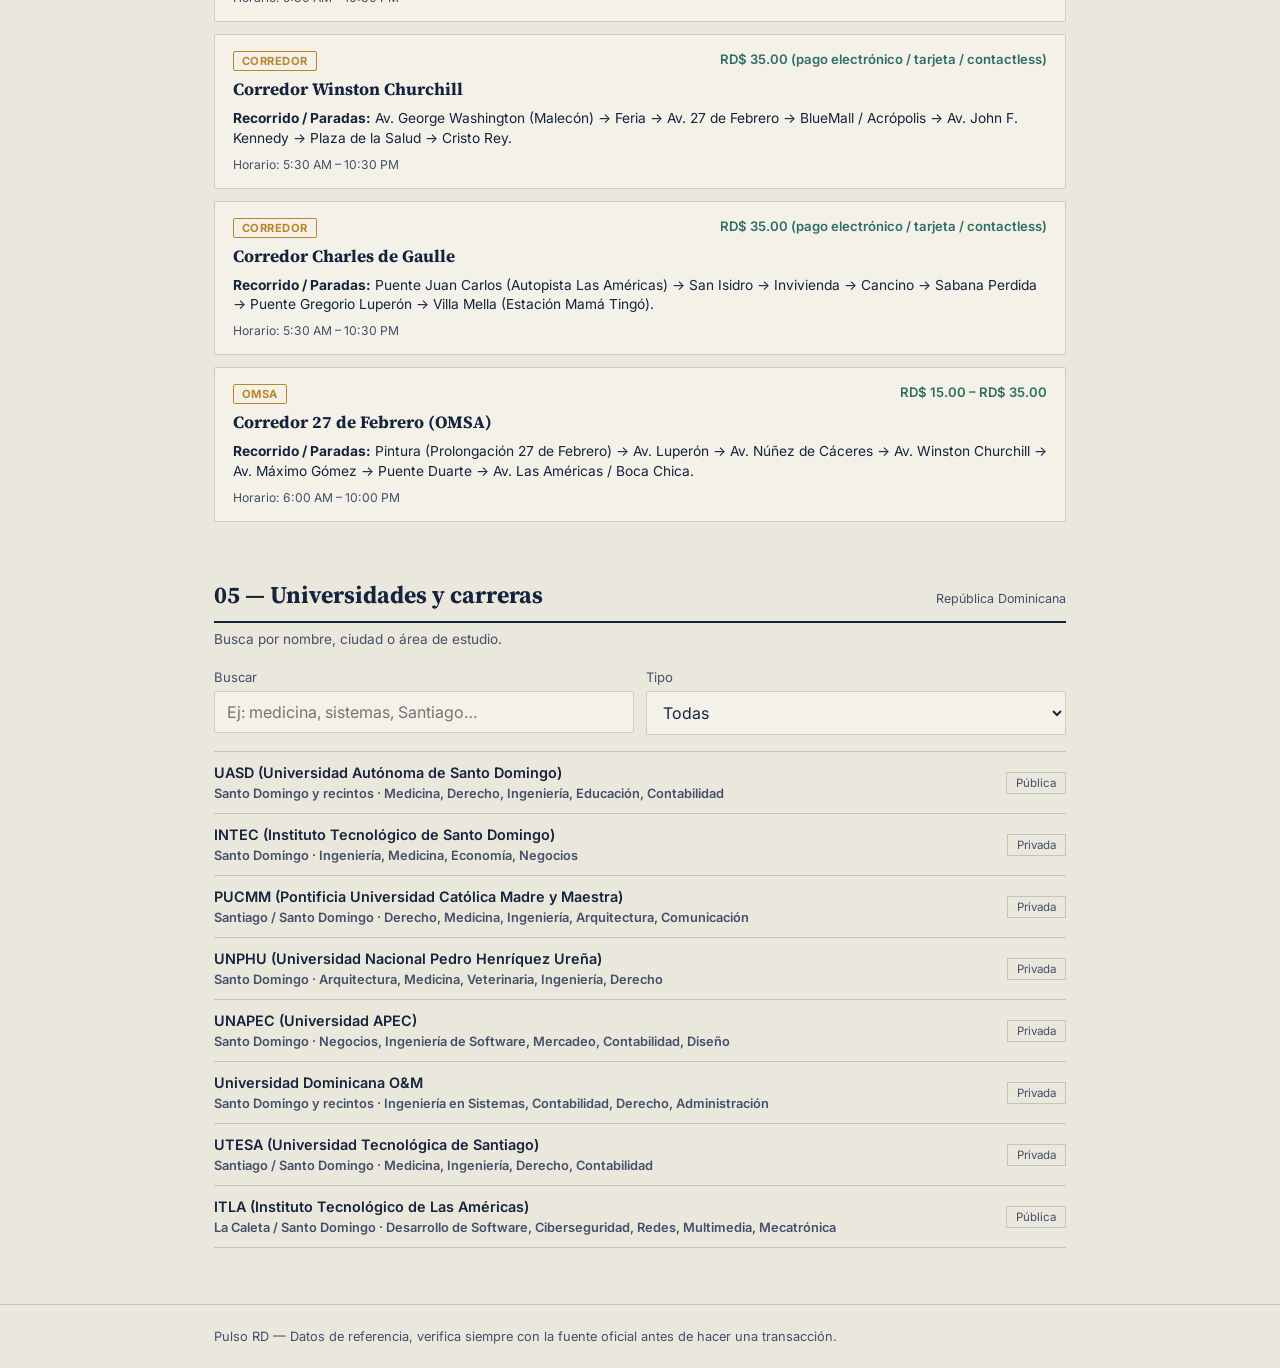
==== commit 41d3d693: "Add files via upload" ====
--- a/index.html
+++ b/index.html
@@ -12,6 +12,10 @@
       content="Consulta las tasas del dólar y euro por banco en República Dominicana, precios semanales de combustibles, simulador teórico INTRANT, rutas de Metro/Corredores y universidades."
     />
     <meta name="theme-color" content="#16233D" />
+    <meta
+      name="google-site-verification"
+      content="N6BJNzlX5r4qp-QN3azpFj_pP9UmN_sOT3diTrfNflU"
+    />
 
     <!-- Vista previa profesional al compartir en WhatsApp y redes -->
     <meta property="og:type" content="website" />
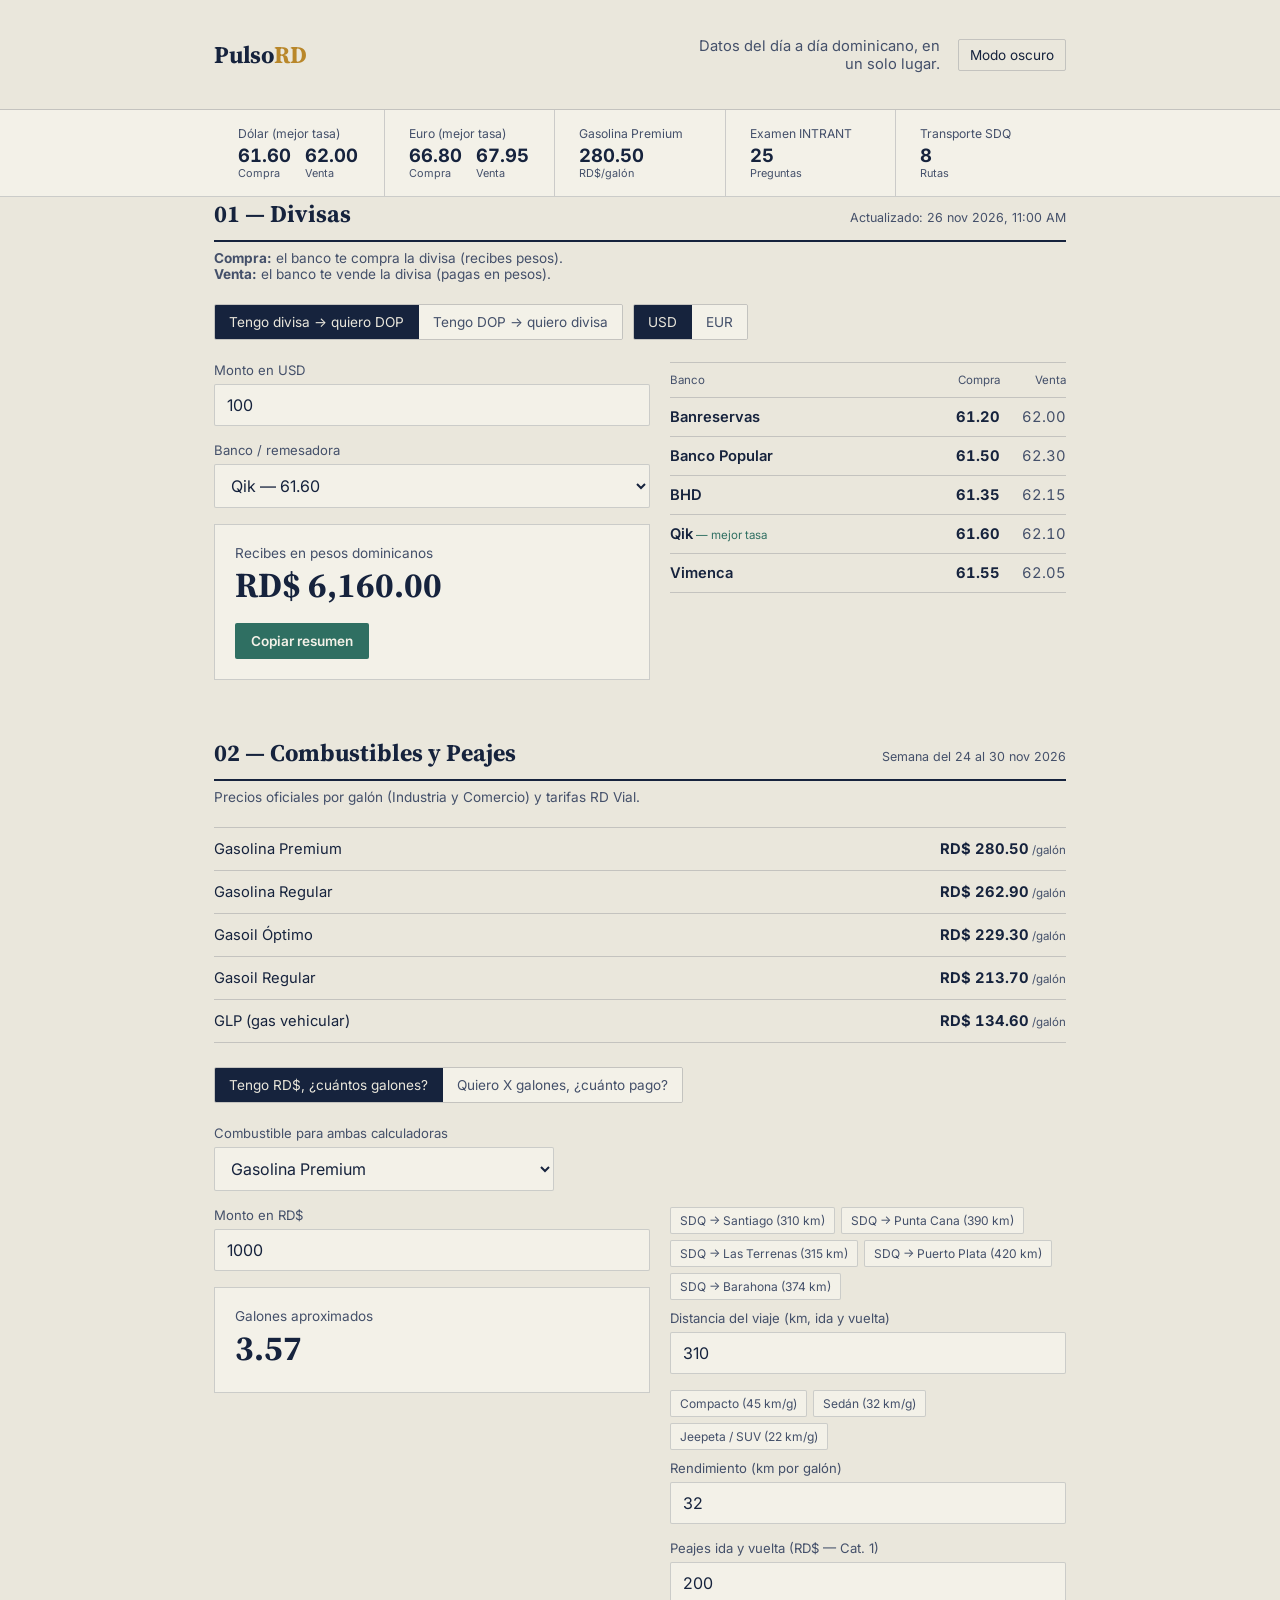
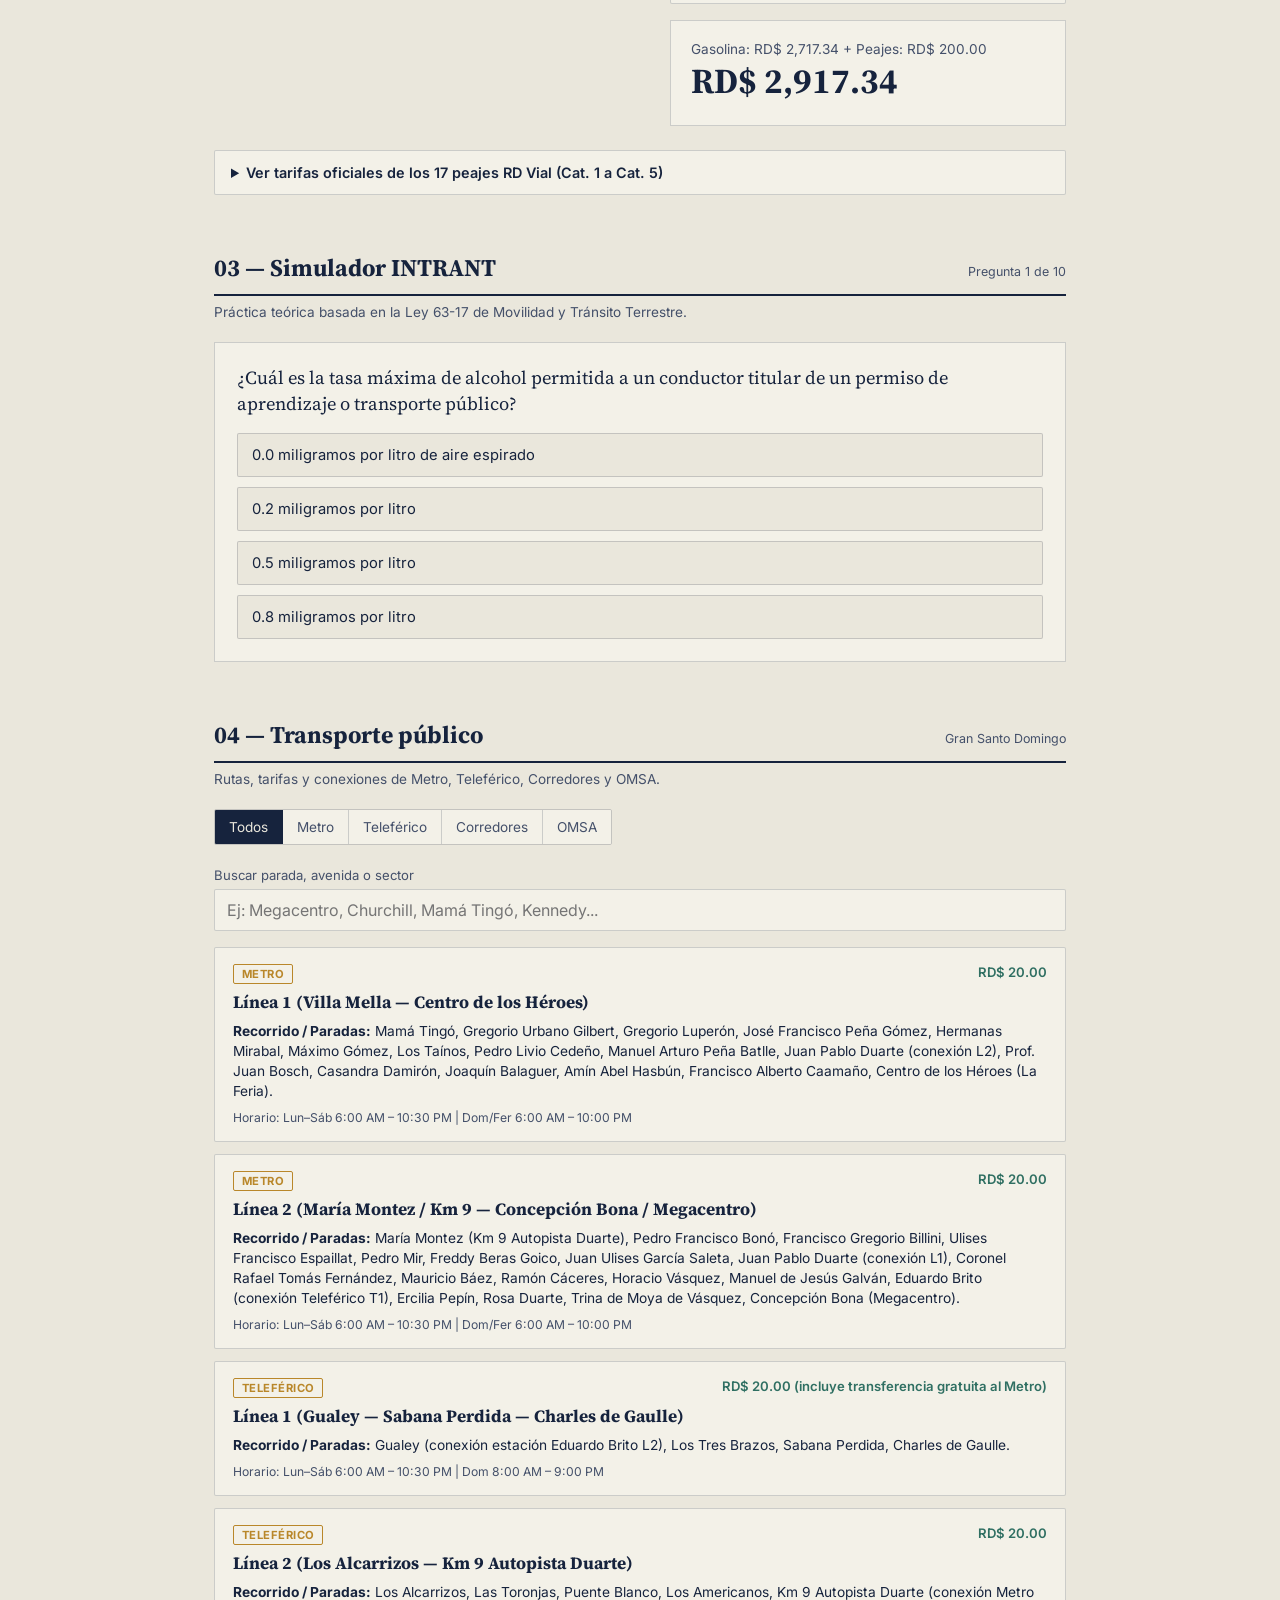
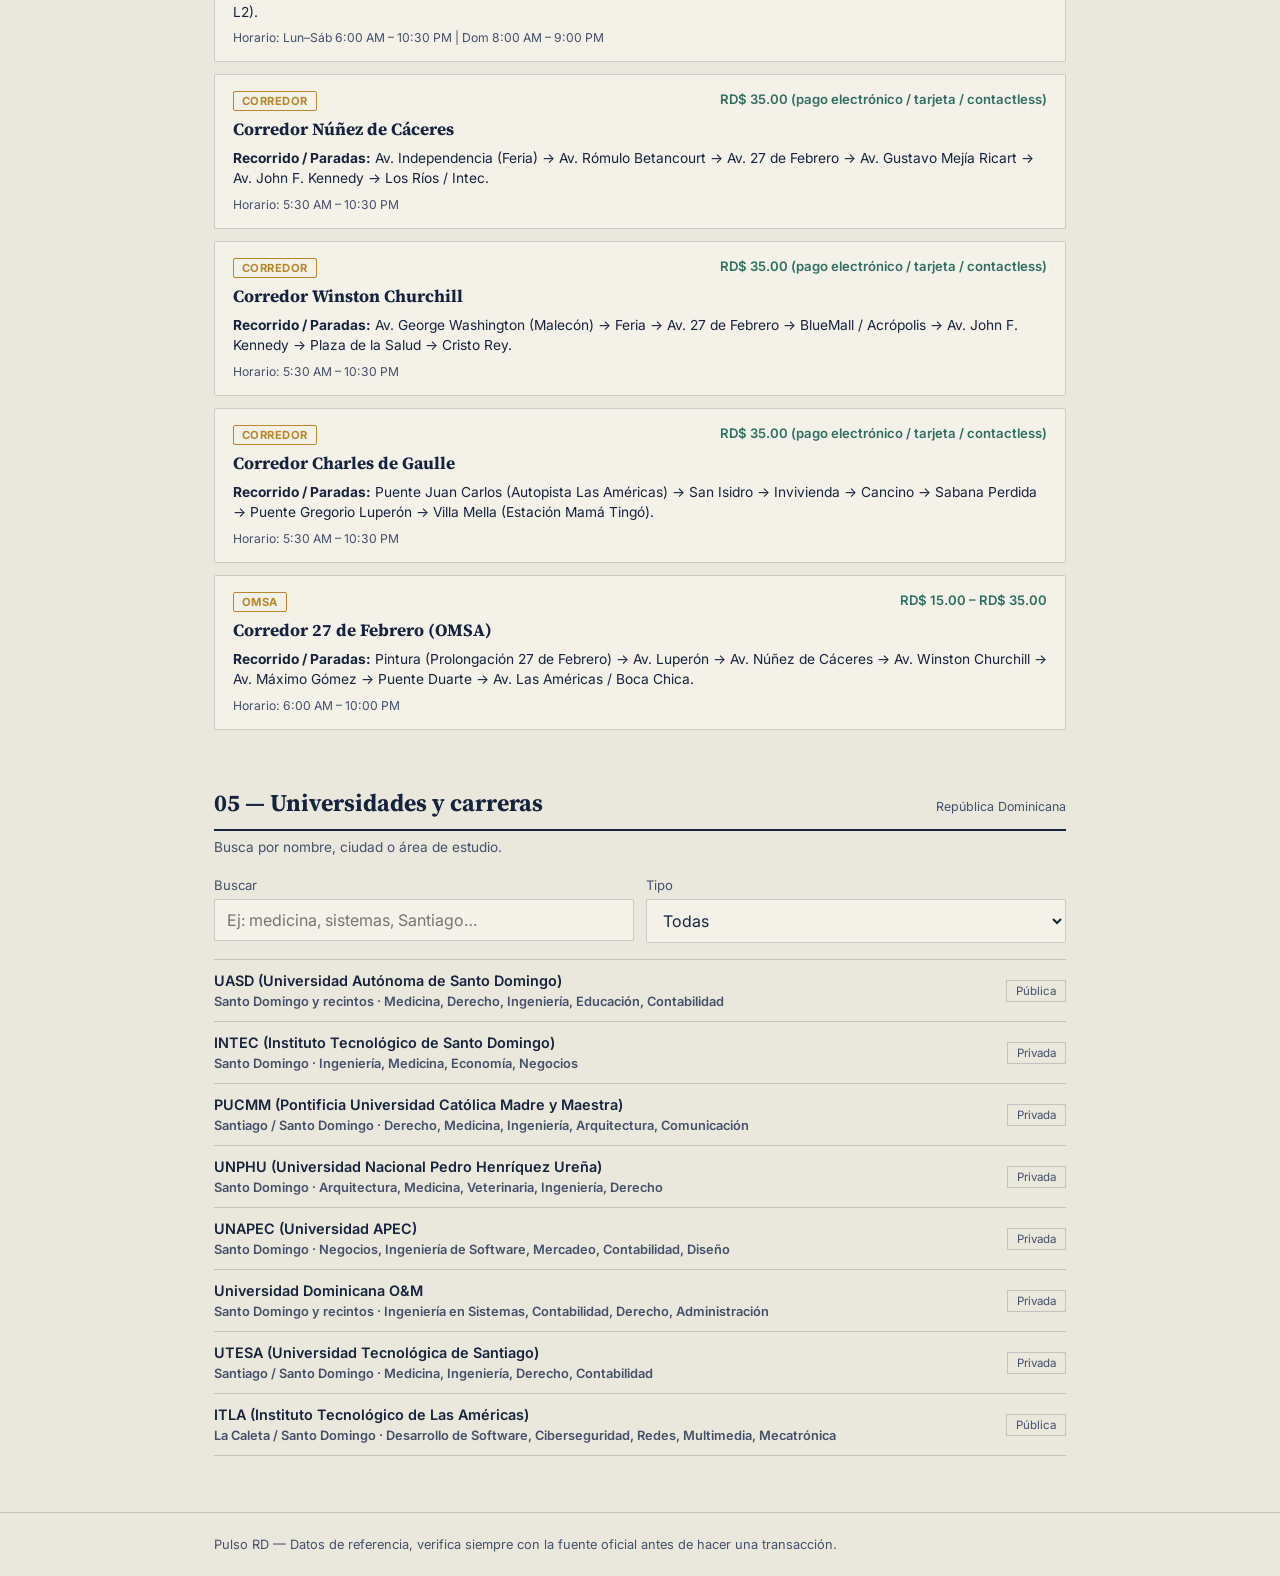
==== commit 7d1e5b7d: "Add files via upload" ====
--- a/index.html
+++ b/index.html
@@ -120,11 +120,11 @@
 
       <section id="combustibles">
         <div class="section-head">
-          <h2>02 — Combustibles</h2>
+          <h2>02 — Combustibles y Peajes</h2>
           <span class="note" id="fuelWeekNote"></span>
         </div>
         <p class="section-sub">
-          Precios oficiales por galón (Industria y Comercio).
+          Precios oficiales por galón (Industria y Comercio) y tarifas RD Vial.
         </p>
 
         <div class="fuel-table" id="fuelTable"></div>
@@ -173,12 +173,43 @@
               <label for="tripEff">Rendimiento (km por galón)</label>
               <input type="number" id="tripEff" value="32" min="1" step="1" />
             </div>
+            <div class="field">
+              <label for="tripTolls">Peajes ida y vuelta (RD$ — Cat. 1)</label>
+              <input
+                type="number"
+                id="tripTolls"
+                value="200"
+                min="0"
+                step="50"
+              />
+            </div>
             <div class="result">
-              <div class="small">Costo estimado del viaje</div>
+              <div class="small" id="tripBreakdown">Combustible + Peajes</div>
               <div class="big" id="tripResultValue">RD$ 0.00</div>
             </div>
           </div>
         </div>
+
+        <details class="toll-details">
+          <summary>
+            Ver tarifas oficiales de los 17 peajes RD Vial (Cat. 1 a Cat. 5)
+          </summary>
+          <div class="toll-wrap">
+            <table class="toll-table">
+              <thead>
+                <tr>
+                  <th>Estación de Peaje</th>
+                  <th>Cat. 1<br /><small>Carro/Jeep</small></th>
+                  <th>Cat. 2<br /><small>2 ejes mell.</small></th>
+                  <th>Cat. 3<br /><small>3-4 ejes</small></th>
+                  <th>Cat. 4<br /><small>5-6 ejes</small></th>
+                  <th>Cat. 5<br /><small>7+ ejes</small></th>
+                </tr>
+              </thead>
+              <tbody id="tollTableBody"></tbody>
+            </table>
+          </div>
+        </details>
       </section>
 
       <section id="intrant">
--- a/styles.css
+++ b/styles.css
@@ -538,3 +538,59 @@
   border: 1px dashed var(--line);
   font-size: 0.9rem;
 }
+/* ---------- Tabla de los 17 Peajes RD Vial ---------- */
+.toll-details {
+  margin-top: 24px;
+  border: 1px solid var(--line);
+  background: var(--paper-raised);
+  border-radius: var(--radius);
+}
+.toll-details summary {
+  padding: 13px 16px;
+  font-weight: 600;
+  font-size: 0.9rem;
+  cursor: pointer;
+  color: var(--ink);
+}
+.toll-details summary:hover {
+  color: var(--gold);
+}
+.toll-wrap {
+  overflow-x: auto;
+  border-top: 1px solid var(--line);
+}
+.toll-table {
+  width: 100%;
+  border-collapse: collapse;
+  font-size: 0.84rem;
+  min-width: 540px;
+}
+.toll-table th,
+.toll-table td {
+  padding: 9px 12px;
+  border-bottom: 1px solid var(--line);
+  text-align: right;
+  font-variant-numeric: tabular-nums;
+}
+.toll-table th:first-child,
+.toll-table td:first-child {
+  text-align: left;
+  font-weight: 500;
+}
+.toll-table th {
+  font-size: 0.74rem;
+  color: var(--ink-soft);
+  background: var(--paper);
+}
+.toll-table th small {
+  font-weight: 400;
+  font-size: 0.66rem;
+}
+.toll-corridor td {
+  background: rgba(185, 135, 42, 0.1);
+  font-weight: 700 !important;
+  color: var(--gold);
+  font-size: 0.76rem;
+  text-transform: uppercase;
+  letter-spacing: 0.04em;
+}
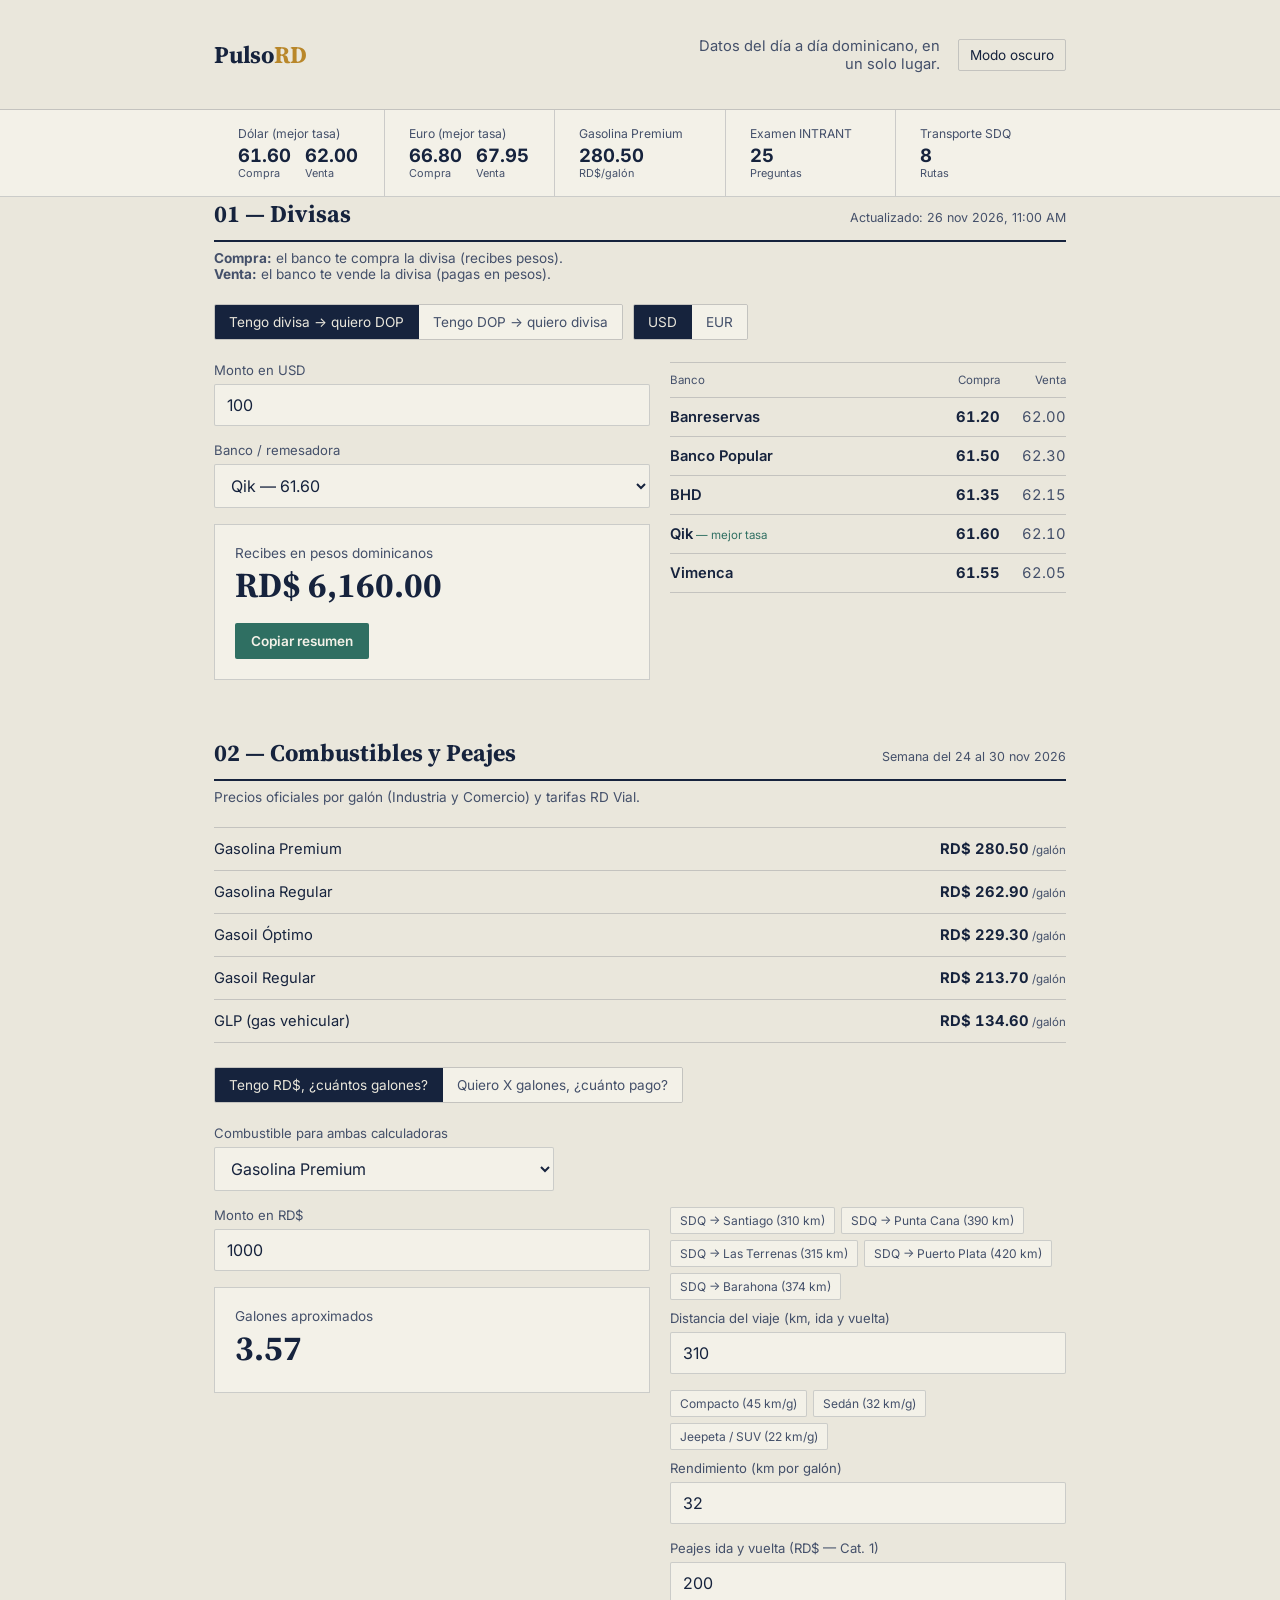
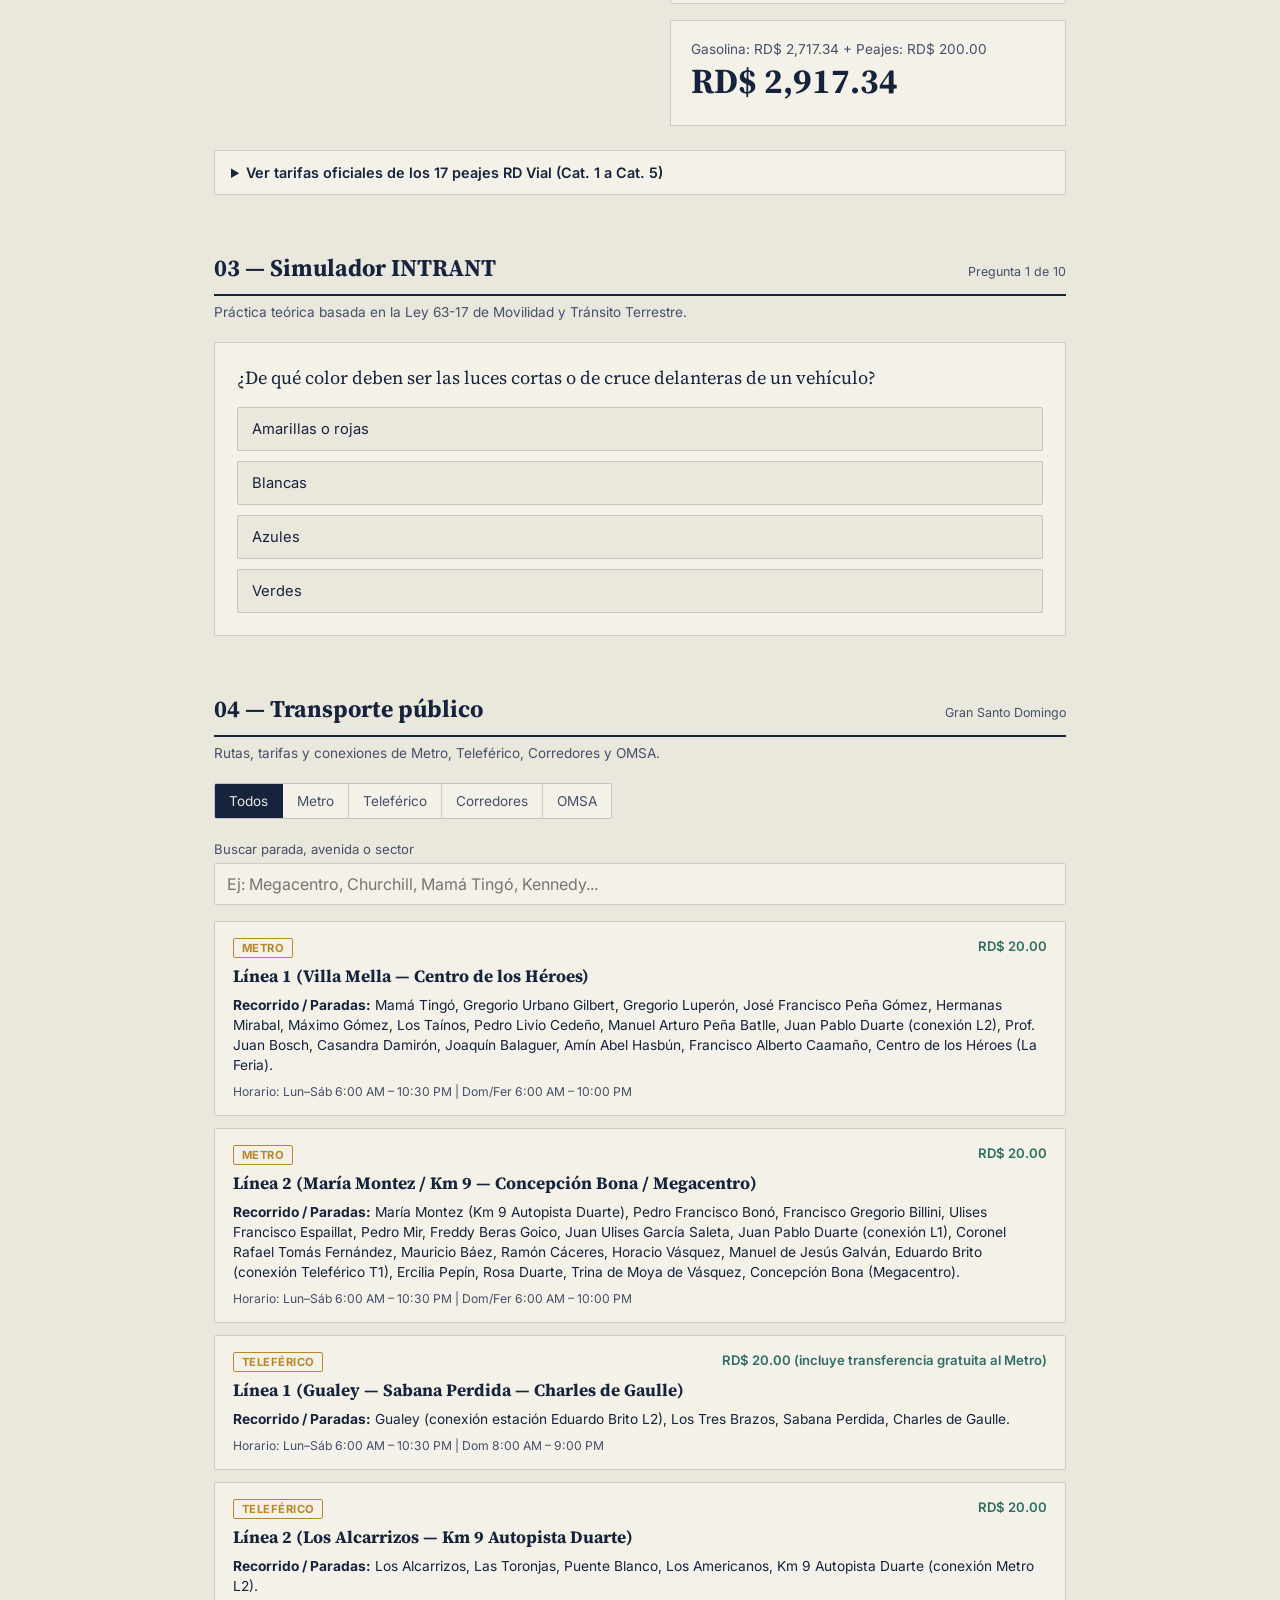
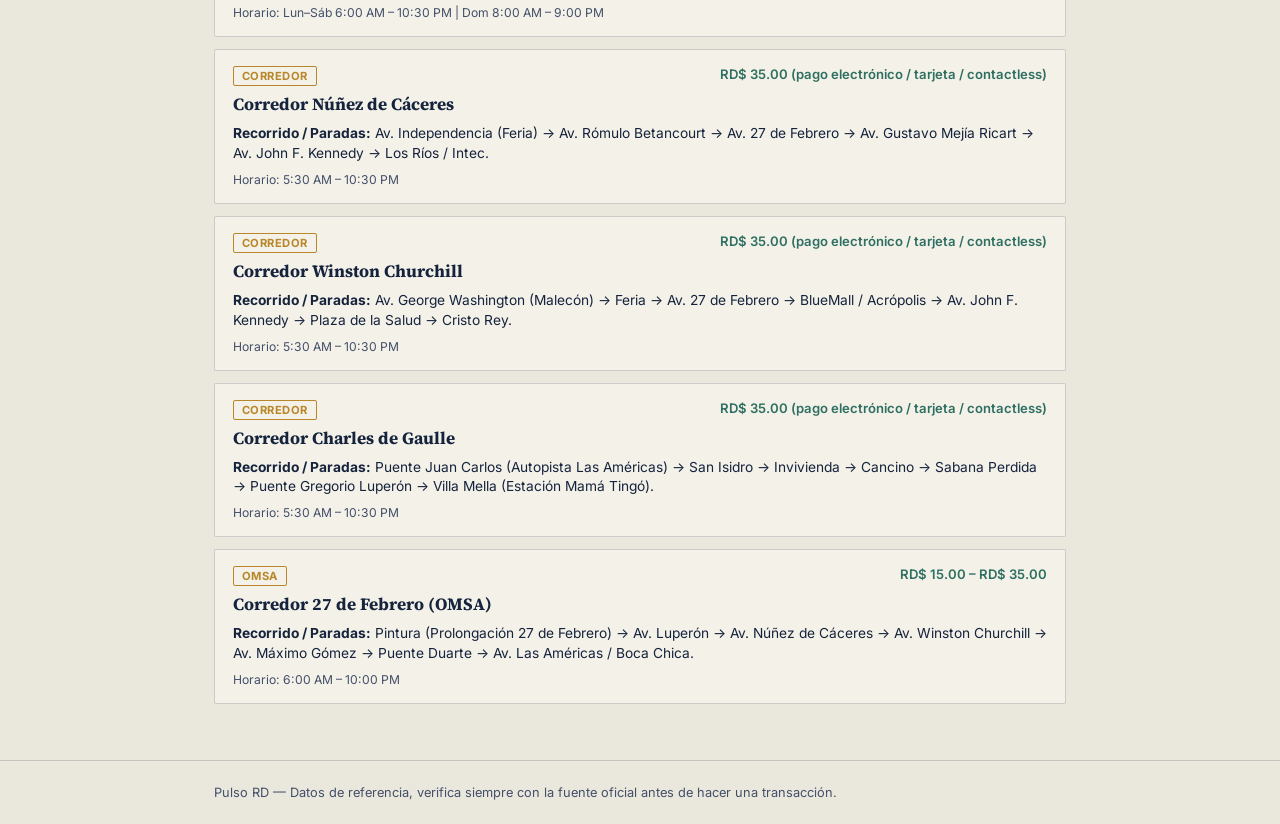
==== commit 2224b602: "Add files via upload" ====
--- a/index.html
+++ b/index.html
@@ -6,10 +6,12 @@
       name="viewport"
       content="width=device-width, initial-scale=1, viewport-fit=cover"
     />
-    <title>Pulso RD — Divisas, Combustibles, INTRANT y Transporte en RD</title>
+    <title>
+      Pulso RD — Divisas, Combustibles, Peajes, INTRANT y Transporte en RD
+    </title>
     <meta
       name="description"
-      content="Consulta las tasas del dólar y euro por banco en República Dominicana, precios semanales de combustibles, simulador teórico INTRANT, rutas de Metro/Corredores y universidades."
+      content="Consulta las tasas del dólar y euro por banco en República Dominicana, precios de combustibles y peajes RD Vial, simulador teórico INTRANT y rutas de Metro, Teleférico y Corredores."
     />
     <meta name="theme-color" content="#16233D" />
     <meta
@@ -26,7 +28,7 @@
     />
     <meta
       property="og:description"
-      content="Comparador de tasas USD/EUR por banco, calculadora de combustibles y viajes, examen práctico INTRANT, rutas de transporte y guía universitaria en RD."
+      content="Comparador de tasas USD/EUR por banco, calculadora de combustibles y los 17 peajes RD Vial, examen práctico INTRANT y rutas de transporte público."
     />
     <meta property="og:url" content="https://nutriasuave.github.io/pulso-rd/" />
 
@@ -255,33 +257,6 @@
 
         <div class="route-list" id="routeList"></div>
       </section>
-
-      <section id="universidades">
-        <div class="section-head">
-          <h2>05 — Universidades y carreras</h2>
-          <span class="note">República Dominicana</span>
-        </div>
-        <p class="section-sub">Busca por nombre, ciudad o área de estudio.</p>
-        <div class="tools">
-          <div class="field">
-            <label for="uniSearch">Buscar</label>
-            <input
-              type="search"
-              id="uniSearch"
-              placeholder="Ej: medicina, sistemas, Santiago…"
-            />
-          </div>
-          <div class="field">
-            <label for="uniFilter">Tipo</label>
-            <select id="uniFilter">
-              <option value="all">Todas</option>
-              <option value="Pública">Pública</option>
-              <option value="Privada">Privada</option>
-            </select>
-          </div>
-        </div>
-        <div class="compact-ledger" id="uniList"></div>
-      </section>
     </main>
 
     <footer>
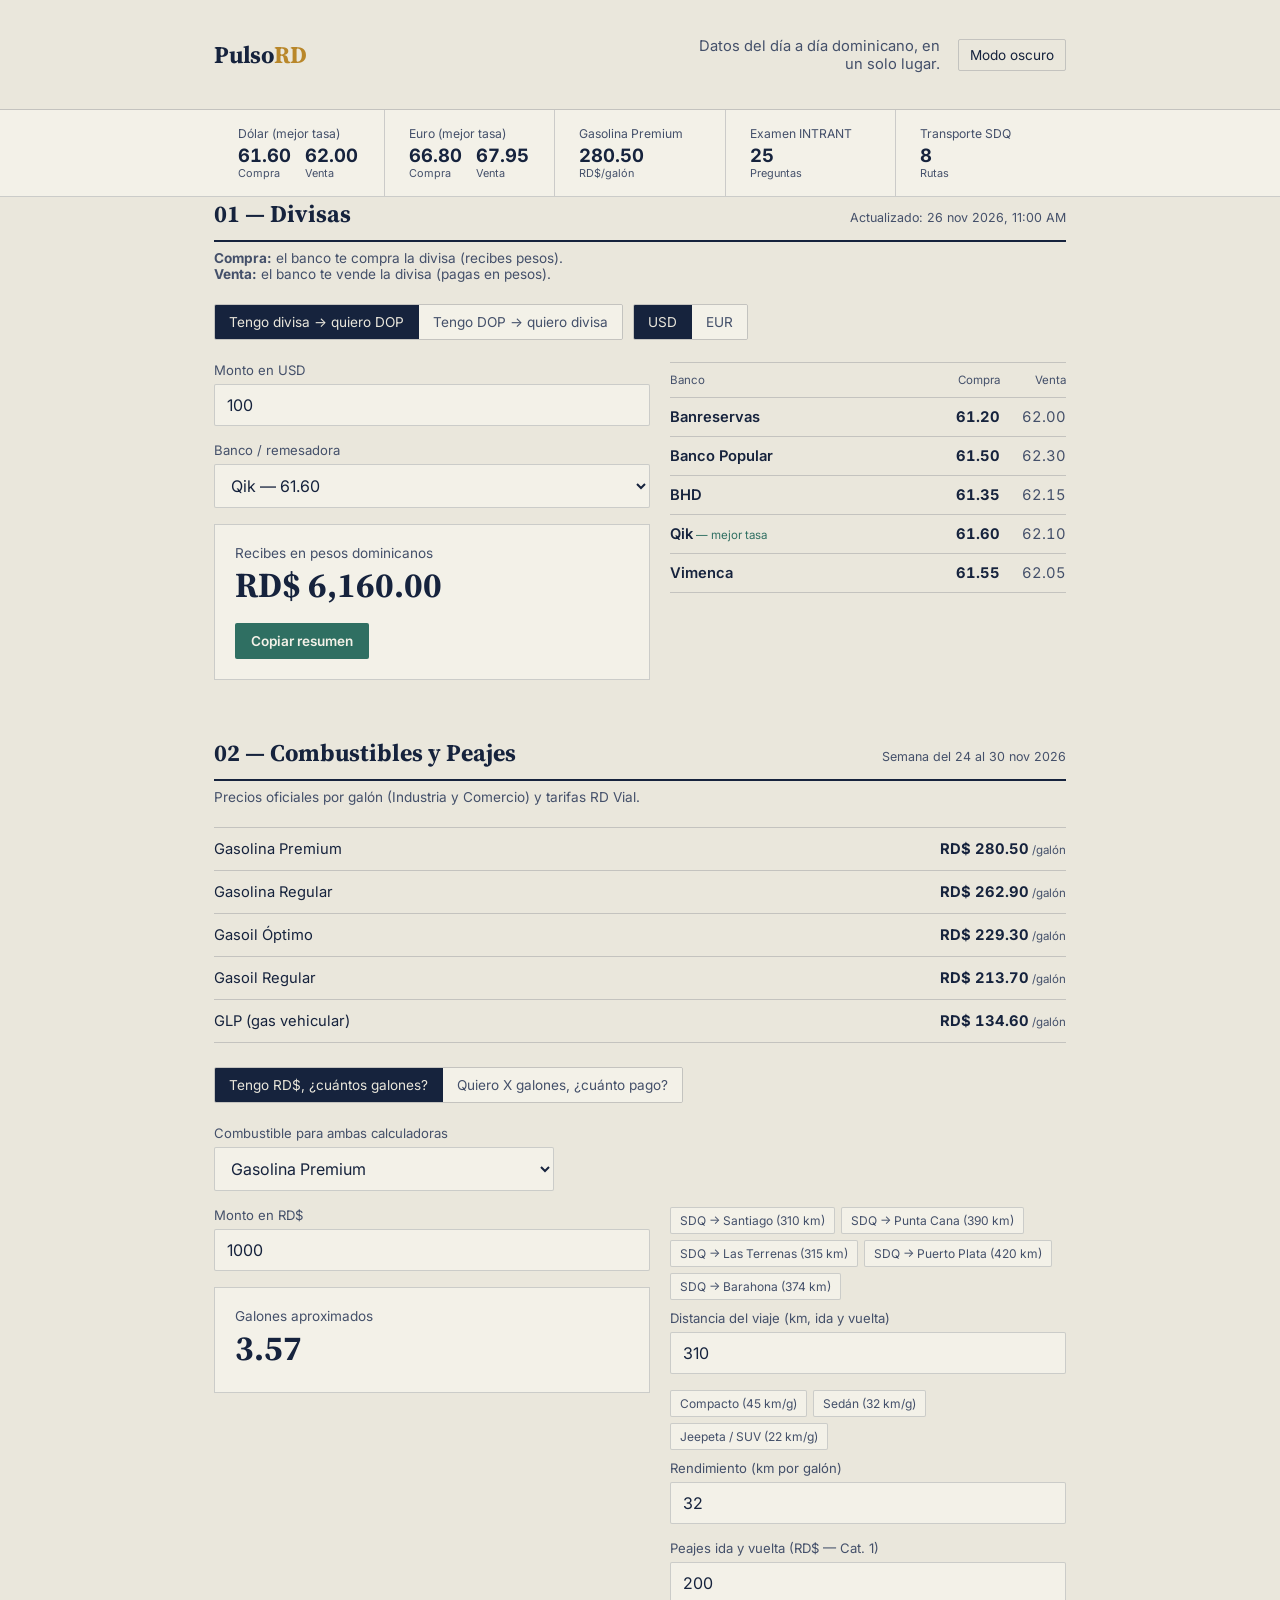
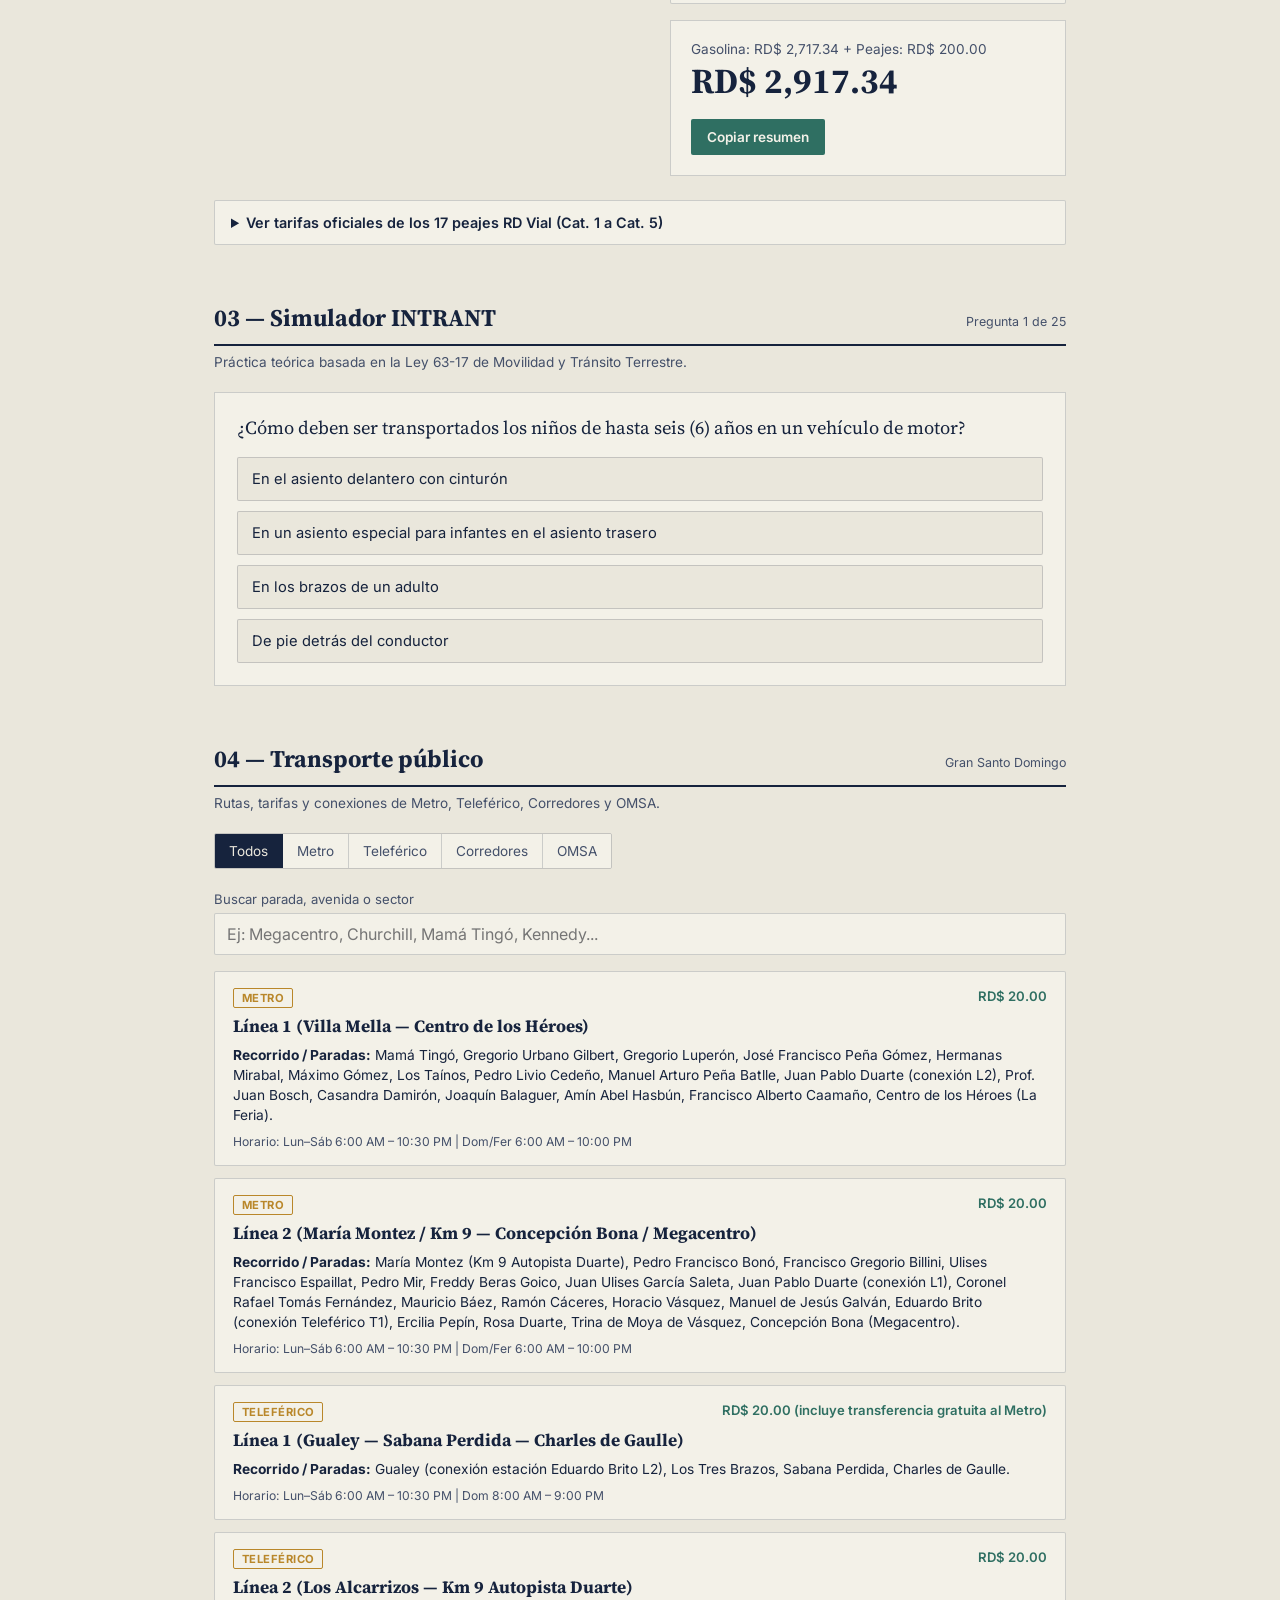
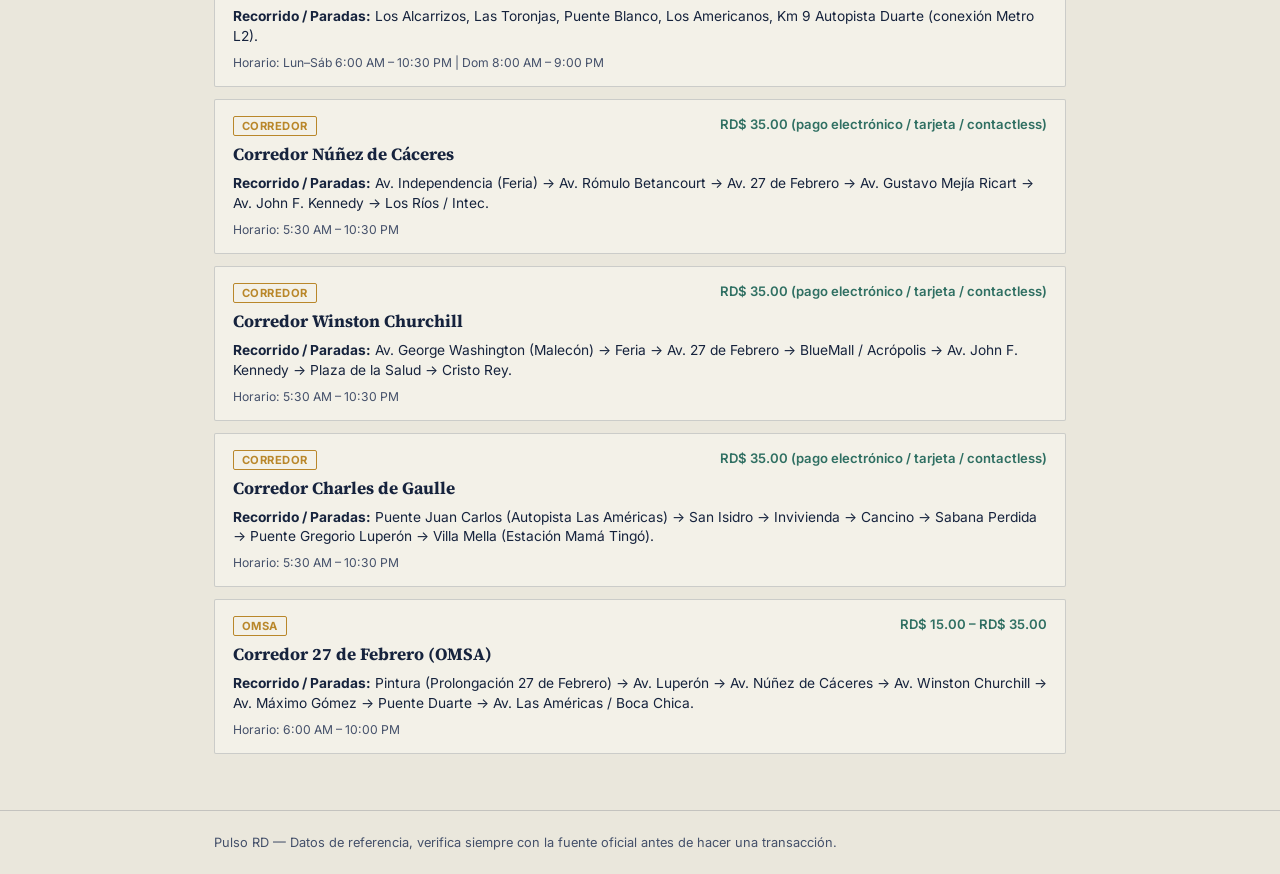
==== commit c23fa583: "Add files via upload" ====
--- a/index.html
+++ b/index.html
@@ -11,7 +11,7 @@
     </title>
     <meta
       name="description"
-      content="Consulta las tasas del dólar y euro por banco en República Dominicana, precios de combustibles y peajes RD Vial, simulador teórico INTRANT y rutas de Metro, Teleférico y Corredores."
+      content="Consulta las tasas del dólar y euro por banco en República Dominicana, precios de combustibles y los 17 peajes RD Vial, simulador teórico INTRANT y rutas de transporte público."
     />
     <meta name="theme-color" content="#16233D" />
     <meta
@@ -188,6 +188,7 @@
             <div class="result">
               <div class="small" id="tripBreakdown">Combustible + Peajes</div>
               <div class="big" id="tripResultValue">RD$ 0.00</div>
+              <button class="shareBtn" id="tripShareBtn">Copiar resumen</button>
             </div>
           </div>
         </div>
@@ -217,7 +218,7 @@
       <section id="intrant">
         <div class="section-head">
           <h2>03 — Simulador INTRANT</h2>
-          <span class="note" id="quizProgress">Pregunta 1 de 10</span>
+          <span class="note" id="quizProgress">Pregunta 1 de 25</span>
         </div>
         <p class="section-sub">
           Práctica teórica basada en la Ley 63-17 de Movilidad y Tránsito
--- a/styles.css
+++ b/styles.css
@@ -374,170 +374,6 @@
   color: var(--ink);
 }
 
-.quiz-box {
-  background: var(--paper-raised);
-  border: 1px solid var(--line);
-  padding: 22px;
-}
-.quiz-q {
-  font-family: "Source Serif 4", serif;
-  font-size: 1.15rem;
-  margin-bottom: 16px;
-  line-height: 1.4;
-}
-.quiz-opts {
-  display: flex;
-  flex-direction: column;
-  gap: 10px;
-}
-.quiz-opt {
-  text-align: left;
-  background: var(--paper);
-  border: 1px solid var(--line);
-  color: var(--ink);
-  padding: 12px 14px;
-  font-family: "Inter", sans-serif;
-  font-size: 0.92rem;
-  cursor: pointer;
-  border-radius: var(--radius);
-}
-.quiz-opt:hover:not(:disabled) {
-  border-color: var(--gold);
-}
-.quiz-opt.ok {
-  border-color: var(--sea);
-  background: rgba(47, 111, 98, 0.15);
-  font-weight: 600;
-}
-.quiz-opt.bad {
-  border-color: var(--danger);
-  background: rgba(176, 74, 60, 0.15);
-}
-.quiz-explain {
-  margin-top: 14px;
-  font-size: 0.86rem;
-  color: var(--ink-soft);
-  padding-top: 12px;
-  border-top: 1px solid var(--line);
-}
-
-.compact-ledger {
-  border-top: 1px solid var(--line);
-  border-bottom: 1px solid var(--line);
-}
-.compact-row {
-  display: flex;
-  justify-content: space-between;
-  align-items: center;
-  padding: 12px 0;
-  font-size: 0.9rem;
-  border-bottom: 1px solid var(--line);
-}
-.compact-row:last-child {
-  border-bottom: none;
-}
-.compact-row span:first-child {
-  font-weight: 600;
-}
-.compact-row .status {
-  font-size: 0.72rem;
-  padding: 3px 9px;
-  border: 1px solid var(--line);
-  color: var(--ink-soft);
-}
-
-footer {
-  border-top: 1px solid var(--line);
-  padding: 24px 0;
-  font-size: 0.8rem;
-  color: var(--ink-soft);
-}
-.tools {
-  display: flex;
-  gap: 12px;
-  flex-wrap: wrap;
-  margin-bottom: 16px;
-}
-.tools .field {
-  flex: 1;
-  min-width: 200px;
-  margin-bottom: 0;
-}
-.compact-row .meta {
-  display: block;
-  font-size: 0.78rem;
-  font-weight: 400;
-  color: var(--ink-soft);
-  margin-top: 2px;
-}
-.compact-row span:first-child {
-  display: flex;
-  flex-direction: column;
-  gap: 3px;
-}
-.compact-row .meta {
-  font-size: 0.8rem;
-  font-weight: 400;
-  color: var(--ink-soft);
-}
-/* ---------- 04 Transporte ---------- */
-.route-list {
-  display: flex;
-  flex-direction: column;
-  gap: 12px;
-}
-.route-card {
-  background: var(--paper-raised);
-  border: 1px solid var(--line);
-  padding: 16px 18px;
-  border-radius: var(--radius);
-}
-.route-top {
-  display: flex;
-  justify-content: space-between;
-  align-items: flex-start;
-  gap: 12px;
-  margin-bottom: 6px;
-  flex-wrap: wrap;
-}
-.route-badge {
-  font-size: 0.7rem;
-  font-weight: 700;
-  text-transform: uppercase;
-  letter-spacing: 0.04em;
-  padding: 2px 8px;
-  border: 1px solid var(--gold);
-  color: var(--gold);
-  border-radius: var(--radius);
-}
-.route-fare {
-  font-size: 0.82rem;
-  font-weight: 600;
-  color: var(--sea);
-}
-.route-title {
-  font-family: "Source Serif 4", serif;
-  font-size: 1.08rem;
-  font-weight: 700;
-  margin: 4px 0 8px;
-}
-.route-stops {
-  font-size: 0.86rem;
-  color: var(--ink);
-  line-height: 1.45;
-  margin: 0 0 8px;
-}
-.route-sched {
-  font-size: 0.76rem;
-  color: var(--ink-soft);
-}
-.route-empty {
-  padding: 20px;
-  text-align: center;
-  color: var(--ink-soft);
-  border: 1px dashed var(--line);
-  font-size: 0.9rem;
-}
 /* ---------- Tabla de los 17 Peajes RD Vial ---------- */
 .toll-details {
   margin-top: 24px;
@@ -594,3 +430,117 @@
   text-transform: uppercase;
   letter-spacing: 0.04em;
 }
+
+/* ---------- 03 Simulador INTRANT ---------- */
+.quiz-box {
+  background: var(--paper-raised);
+  border: 1px solid var(--line);
+  padding: 22px;
+}
+.quiz-q {
+  font-family: "Source Serif 4", serif;
+  font-size: 1.15rem;
+  margin-bottom: 16px;
+  line-height: 1.4;
+}
+.quiz-opts {
+  display: flex;
+  flex-direction: column;
+  gap: 10px;
+}
+.quiz-opt {
+  text-align: left;
+  background: var(--paper);
+  border: 1px solid var(--line);
+  color: var(--ink);
+  padding: 12px 14px;
+  font-family: "Inter", sans-serif;
+  font-size: 0.92rem;
+  cursor: pointer;
+  border-radius: var(--radius);
+}
+.quiz-opt:hover:not(:disabled) {
+  border-color: var(--gold);
+}
+.quiz-opt.ok {
+  border-color: var(--sea);
+  background: rgba(47, 111, 98, 0.15);
+  font-weight: 600;
+}
+.quiz-opt.bad {
+  border-color: var(--danger);
+  background: rgba(176, 74, 60, 0.15);
+}
+.quiz-explain {
+  margin-top: 14px;
+  font-size: 0.86rem;
+  color: var(--ink-soft);
+  padding-top: 12px;
+  border-top: 1px solid var(--line);
+}
+
+/* ---------- 04 Transporte ---------- */
+.route-list {
+  display: flex;
+  flex-direction: column;
+  gap: 12px;
+}
+.route-card {
+  background: var(--paper-raised);
+  border: 1px solid var(--line);
+  padding: 16px 18px;
+  border-radius: var(--radius);
+}
+.route-top {
+  display: flex;
+  justify-content: space-between;
+  align-items: flex-start;
+  gap: 12px;
+  margin-bottom: 6px;
+  flex-wrap: wrap;
+}
+.route-badge {
+  font-size: 0.7rem;
+  font-weight: 700;
+  text-transform: uppercase;
+  letter-spacing: 0.04em;
+  padding: 2px 8px;
+  border: 1px solid var(--gold);
+  color: var(--gold);
+  border-radius: var(--radius);
+}
+.route-fare {
+  font-size: 0.82rem;
+  font-weight: 600;
+  color: var(--sea);
+}
+.route-title {
+  font-family: "Source Serif 4", serif;
+  font-size: 1.08rem;
+  font-weight: 700;
+  margin: 4px 0 8px;
+}
+.route-stops {
+  font-size: 0.86rem;
+  color: var(--ink);
+  line-height: 1.45;
+  margin: 0 0 8px;
+}
+.route-sched {
+  font-size: 0.76rem;
+  color: var(--ink-soft);
+}
+.route-empty {
+  padding: 20px;
+  text-align: center;
+  color: var(--ink-soft);
+  border: 1px dashed var(--line);
+  font-size: 0.9rem;
+}
+
+footer {
+  border-top: 1px solid var(--line);
+  padding: 24px 0;
+  font-size: 0.8rem;
+  color: var(--ink-soft);
+}
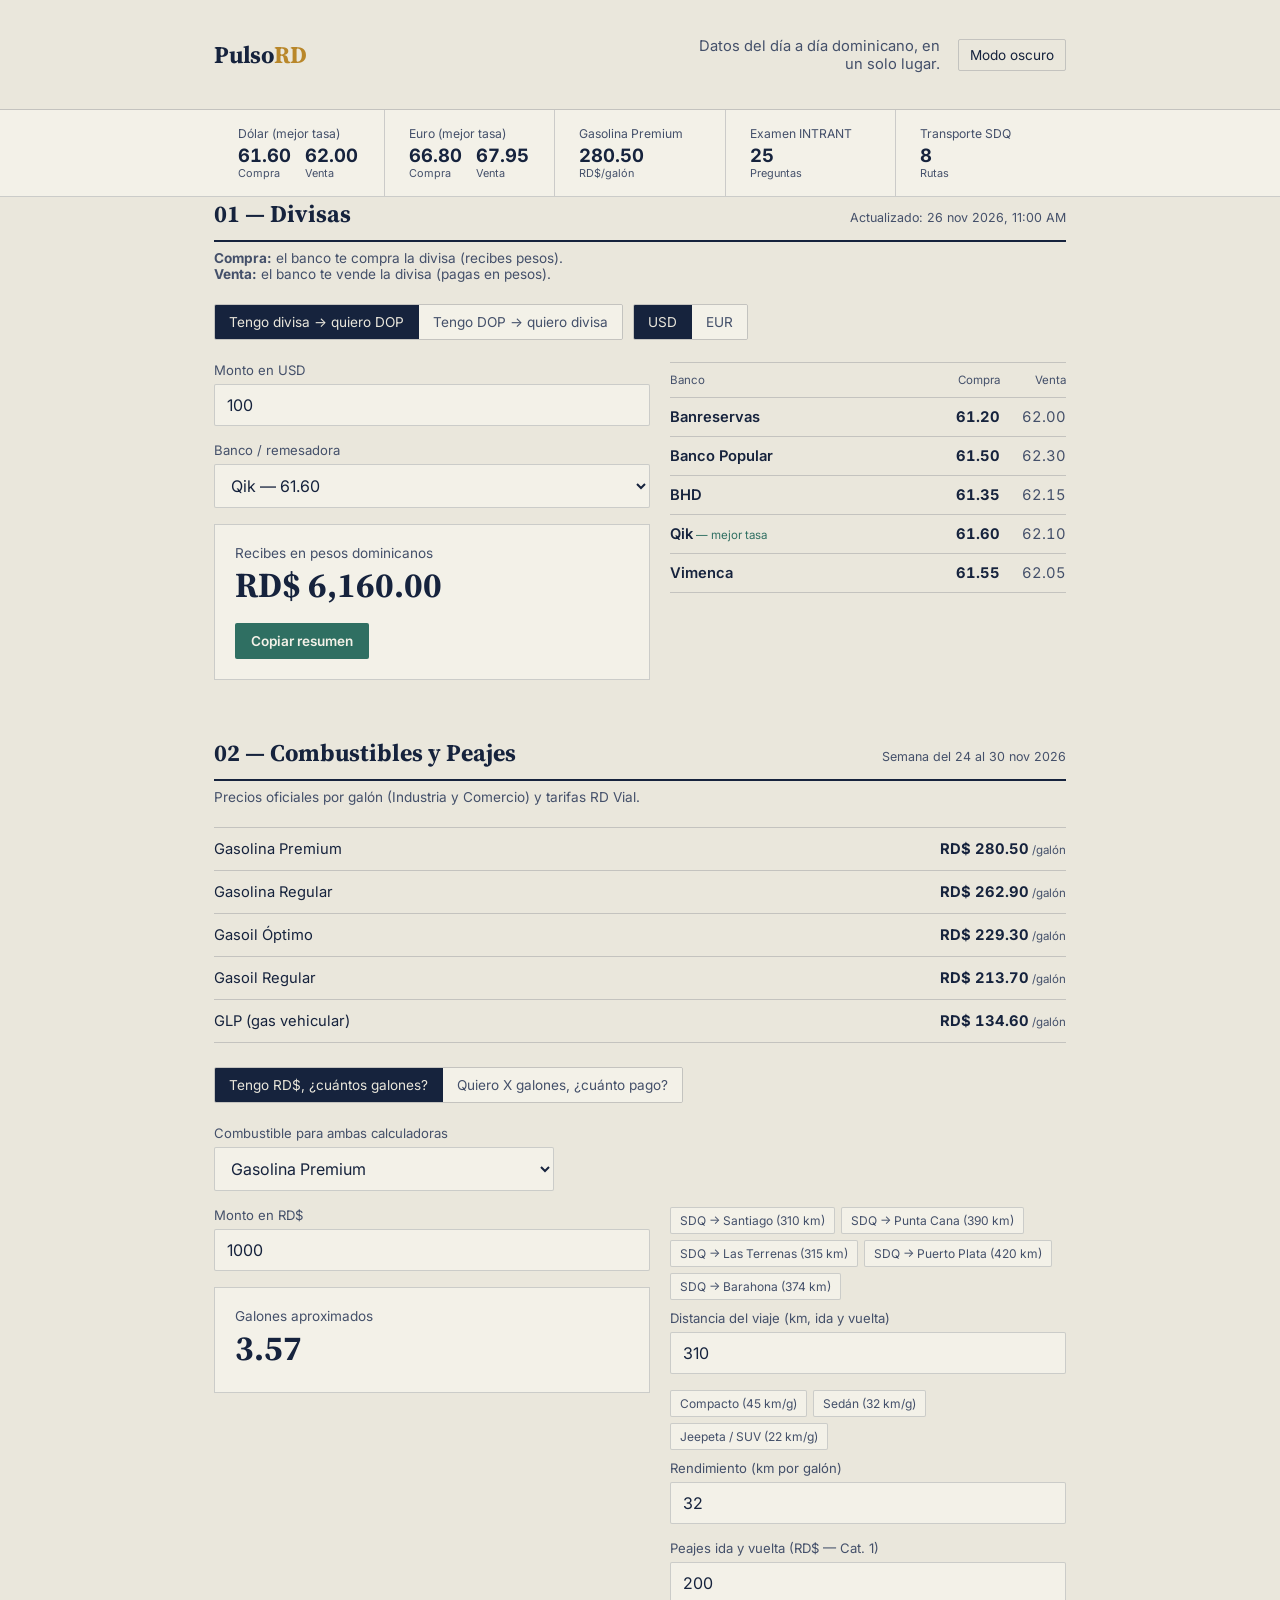
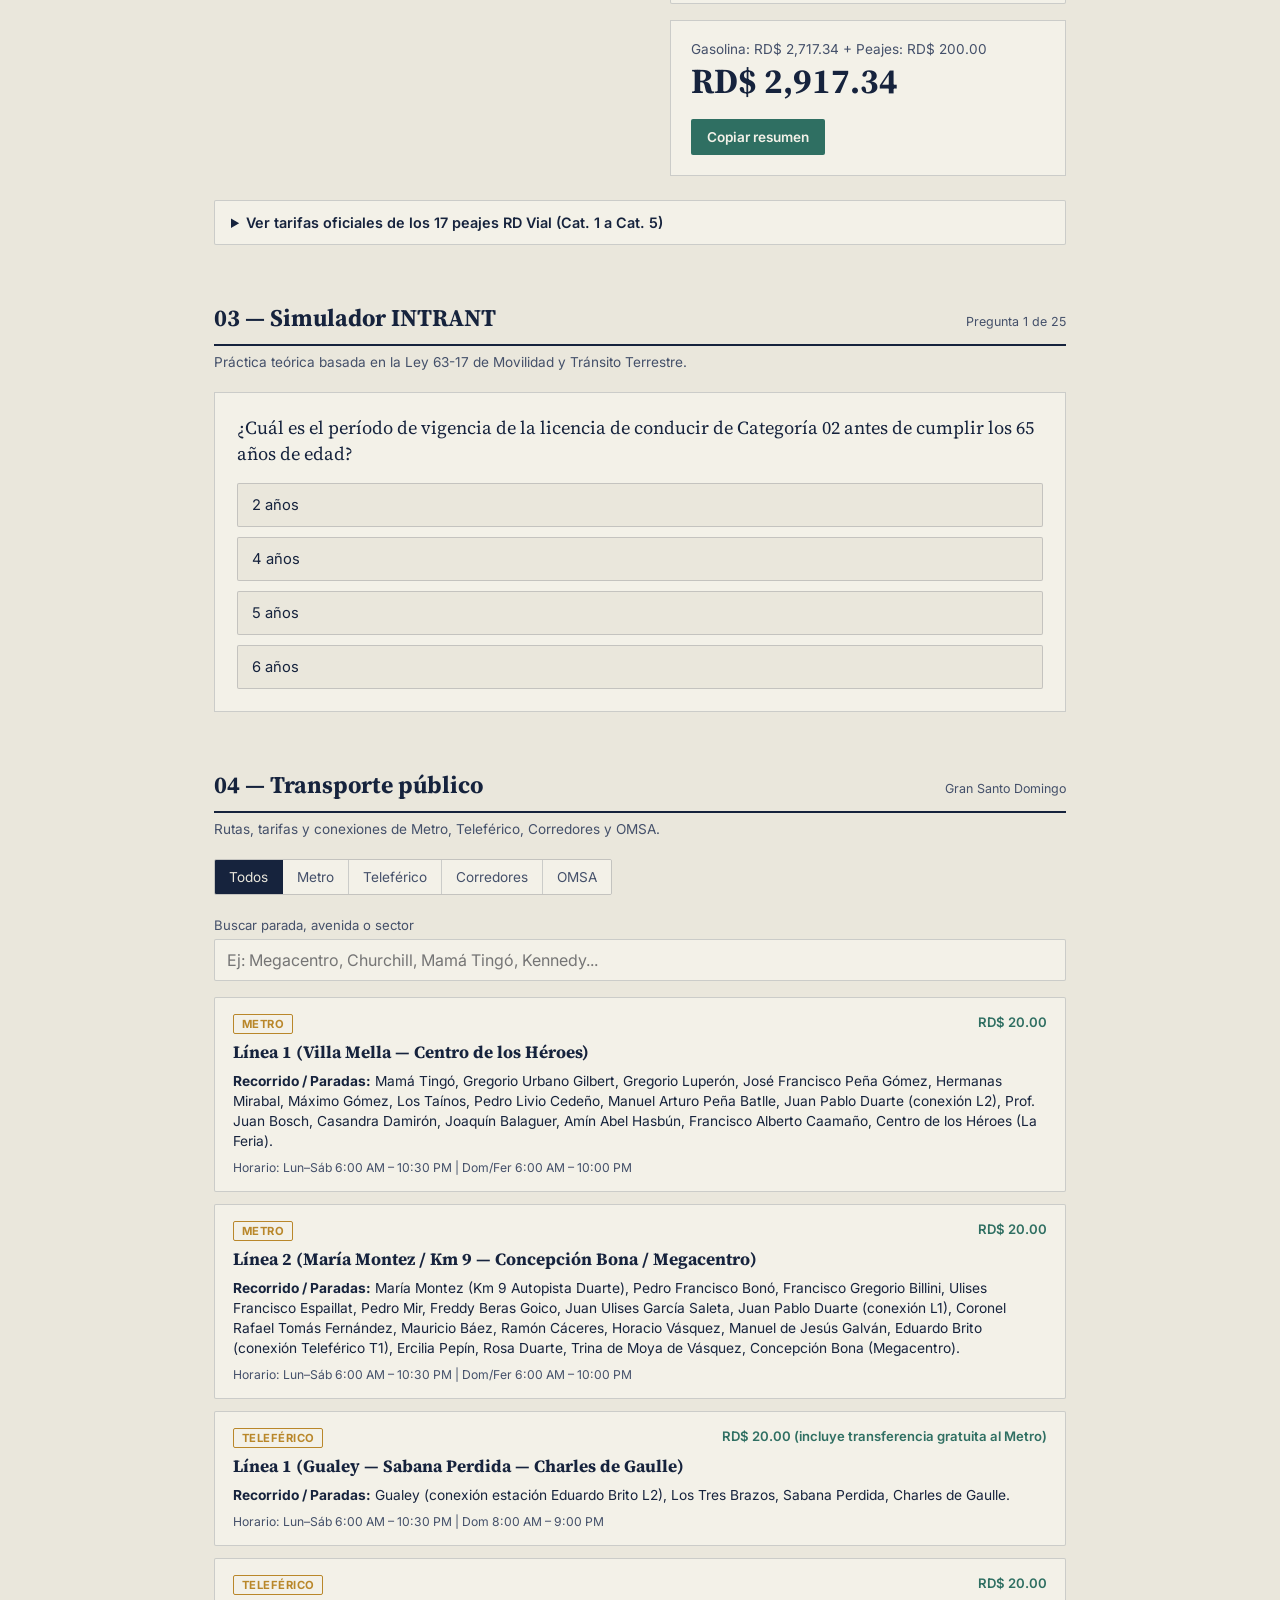
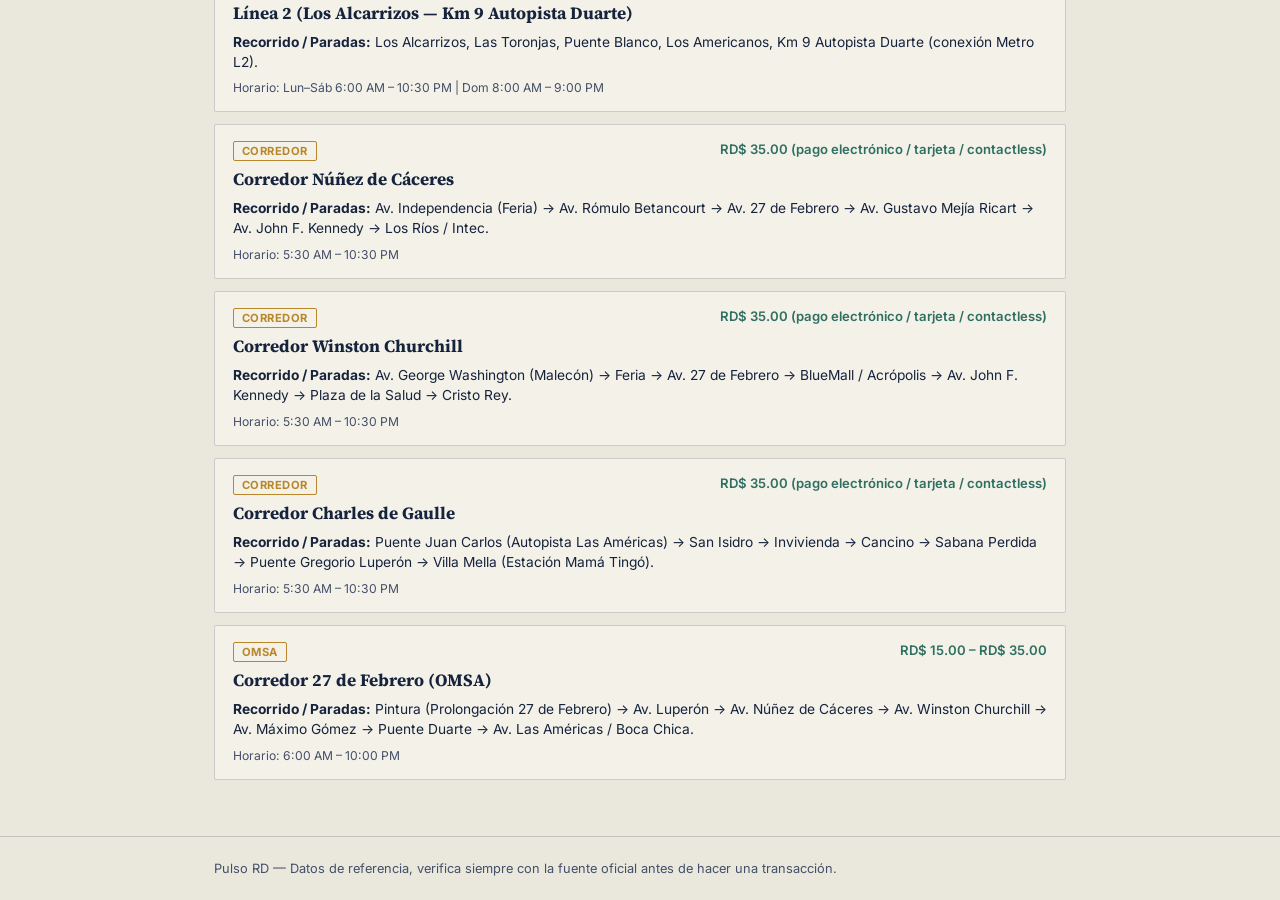
==== commit 9e535c77: "Add files via upload" ====
--- a/index.html
+++ b/index.html
@@ -18,6 +18,9 @@
       name="google-site-verification"
       content="N6BJNzlX5r4qp-QN3azpFj_pP9UmN_sOT3diTrfNflU"
     />
+    <link rel="canonical" href="https://nutriasuave.github.io/pulso-rd/" />
+    <link rel="icon" type="image/svg+xml" href="favicon.svg" />
+    <link rel="apple-touch-icon" href="apple-touch-icon.png" />
 
     <!-- Vista previa profesional al compartir en WhatsApp y redes -->
     <meta property="og:type" content="website" />
@@ -31,6 +34,13 @@
       content="Comparador de tasas USD/EUR por banco, calculadora de combustibles y los 17 peajes RD Vial, examen práctico INTRANT y rutas de transporte público."
     />
     <meta property="og:url" content="https://nutriasuave.github.io/pulso-rd/" />
+    <meta
+      property="og:image"
+      content="https://nutriasuave.github.io/pulso-rd/og-image.png"
+    />
+    <meta property="og:image:width" content="1200" />
+    <meta property="og:image:height" content="630" />
+    <meta name="twitter:card" content="summary_large_image" />
 
     <link rel="preconnect" href="https://fonts.googleapis.com" />
     <link rel="preconnect" href="https://fonts.gstatic.com" crossorigin />
@@ -38,7 +48,554 @@
       href="https://fonts.googleapis.com/css2?family=Source+Serif+4:opsz,wght@8..60,500;8..60,700&family=Inter:wght@400;500;600;700&display=swap"
       rel="stylesheet"
     />
-    <link rel="stylesheet" href="styles.css" />
+    <style>
+      :root {
+        --paper: #eae7dc;
+        --paper-raised: #f3f1e8;
+        --ink: #16233d;
+        --ink-soft: #44506a;
+        --gold: #b9872a;
+        --sea: #2f6f62;
+        --danger: #b04a3c;
+        --line: rgba(22, 35, 61, 0.18);
+        --radius: 2px;
+        color-scheme: light;
+      }
+      @media (prefers-color-scheme: dark) {
+        :root:not([data-theme="light"]) {
+          --paper: #141a24;
+          --paper-raised: #1b2230;
+          --ink: #ece7da;
+          --ink-soft: #aeb6c6;
+          --gold: #d9a94a;
+          --sea: #5fa396;
+          --danger: #d97365;
+          --line: rgba(236, 231, 218, 0.18);
+          color-scheme: dark;
+        }
+      }
+      :root[data-theme="dark"] {
+        --paper: #141a24;
+        --paper-raised: #1b2230;
+        --ink: #ece7da;
+        --ink-soft: #aeb6c6;
+        --gold: #d9a94a;
+        --sea: #5fa396;
+        --danger: #d97365;
+        --line: rgba(236, 231, 218, 0.18);
+        color-scheme: dark;
+      }
+      * {
+        box-sizing: border-box;
+      }
+      html {
+        scroll-behavior: smooth;
+      }
+      html,
+      body {
+        margin: 0;
+        padding: 0;
+        background: var(--paper);
+        color: var(--ink);
+      }
+      body {
+        font-family: "Inter", sans-serif;
+        padding-top: env(safe-area-inset-top, 0px);
+        padding-bottom: env(safe-area-inset-bottom, 0px);
+        -webkit-font-smoothing: antialiased;
+      }
+      h1,
+      h2,
+      h3 {
+        font-family: "Source Serif 4", serif;
+        margin: 0;
+        font-weight: 700;
+      }
+      .wrap {
+        max-width: 900px;
+        margin: 0 auto;
+        padding: 0 24px;
+      }
+
+      header.top {
+        border-bottom: 1px solid var(--line);
+        padding: 22px 0;
+      }
+      .brandrow {
+        display: flex;
+        align-items: center;
+        justify-content: space-between;
+        gap: 16px;
+        flex-wrap: wrap;
+      }
+      .brand {
+        font-size: 1.5rem;
+        letter-spacing: -0.01em;
+      }
+      .brand em {
+        font-style: normal;
+        color: var(--gold);
+      }
+      .headerRight {
+        display: flex;
+        align-items: center;
+        gap: 18px;
+      }
+      .tagline {
+        color: var(--ink-soft);
+        font-size: 0.92rem;
+        max-width: 28ch;
+        text-align: right;
+      }
+      .themeBtn {
+        background: none;
+        border: 1px solid var(--line);
+        color: var(--ink);
+        border-radius: var(--radius);
+        padding: 7px 11px;
+        font-family: "Inter", sans-serif;
+        font-size: 0.85rem;
+        cursor: pointer;
+        flex-shrink: 0;
+      }
+      .themeBtn:hover {
+        border-color: var(--gold);
+      }
+
+      .ticker {
+        border-bottom: 1px solid var(--line);
+        background: var(--paper-raised);
+      }
+      .ticker-row {
+        display: flex;
+        overflow-x: auto;
+      }
+      .tick {
+        flex: 1 1 0;
+        min-width: 170px;
+        padding: 16px 24px;
+        border-right: 1px solid var(--line);
+        text-decoration: none;
+        color: inherit;
+        display: block;
+      }
+      .tick:hover {
+        background: rgba(185, 135, 42, 0.08);
+      }
+      .tick:last-child {
+        border-right: none;
+      }
+      .tick .label {
+        font-size: 0.76rem;
+        color: var(--ink-soft);
+      }
+      .tick .pair {
+        display: flex;
+        gap: 14px;
+        margin-top: 3px;
+        font-variant-numeric: tabular-nums;
+      }
+      .tick .pair .v {
+        font-weight: 700;
+        font-size: 1.15rem;
+      }
+      .tick .pair .k {
+        font-size: 0.68rem;
+        color: var(--ink-soft);
+        display: block;
+        font-weight: 400;
+      }
+
+      main {
+        padding: 40px 0 80px;
+      }
+      section {
+        margin-bottom: 56px;
+        scroll-margin-top: 20px;
+      }
+      .section-head {
+        display: flex;
+        align-items: baseline;
+        justify-content: space-between;
+        border-bottom: 2px solid var(--ink);
+        padding-bottom: 10px;
+        margin-bottom: 8px;
+        flex-wrap: wrap;
+        gap: 6px;
+      }
+      .section-head h2 {
+        font-size: 1.5rem;
+      }
+      .section-head .note {
+        font-size: 0.78rem;
+        color: var(--ink-soft);
+      }
+      .section-sub {
+        font-size: 0.85rem;
+        color: var(--ink-soft);
+        margin: 0 0 22px;
+      }
+
+      .toggles {
+        display: flex;
+        gap: 10px;
+        flex-wrap: wrap;
+        margin-bottom: 22px;
+      }
+      .toggle-group {
+        display: inline-flex;
+        border: 1px solid var(--line);
+        border-radius: var(--radius);
+        overflow: hidden;
+      }
+      .toggle-group button {
+        background: var(--paper-raised);
+        color: var(--ink-soft);
+        border: none;
+        padding: 9px 14px;
+        font-family: "Inter", sans-serif;
+        font-size: 0.85rem;
+        cursor: pointer;
+        border-right: 1px solid var(--line);
+      }
+      .toggle-group button:last-child {
+        border-right: none;
+      }
+      .toggle-group button.active {
+        background: var(--ink);
+        color: var(--paper);
+      }
+
+      .calc {
+        display: grid;
+        grid-template-columns: 1fr;
+        gap: 20px;
+      }
+      @media (min-width: 640px) {
+        .calc {
+          grid-template-columns: 1.1fr 1fr;
+        }
+      }
+      .field {
+        margin-bottom: 16px;
+      }
+      label {
+        display: block;
+        font-size: 0.82rem;
+        color: var(--ink-soft);
+        margin-bottom: 6px;
+      }
+      input,
+      select {
+        width: 100%;
+        font-family: "Inter", sans-serif;
+        font-size: 1rem;
+        padding: 10px 12px;
+        background: var(--paper-raised);
+        border: 1px solid var(--line);
+        border-radius: var(--radius);
+        color: var(--ink);
+      }
+      input:focus,
+      select:focus {
+        outline: 2px solid var(--gold);
+        outline-offset: 1px;
+      }
+
+      .bank-rates {
+        border-top: 1px solid var(--line);
+      }
+      .head-row,
+      .bank-row {
+        display: grid;
+        grid-template-columns: 1fr 54px 54px;
+        align-items: center;
+        gap: 12px;
+        padding: 10px 0;
+        border-bottom: 1px solid var(--line);
+      }
+      .head-row {
+        font-size: 0.72rem;
+        color: var(--ink-soft);
+      }
+      .head-row span:not(:first-child),
+      .bank-row .num {
+        text-align: right;
+        font-variant-numeric: tabular-nums;
+      }
+      .bank-row {
+        font-size: 0.92rem;
+      }
+      .bank-row .name {
+        font-weight: 600;
+      }
+      .bank-row .num.used {
+        color: var(--ink);
+        font-weight: 700;
+      }
+      .bank-row .num:not(.used) {
+        color: var(--ink-soft);
+      }
+      .bank-row.best .name::after {
+        content: " — mejor tasa";
+        font-weight: 400;
+        color: var(--sea);
+        font-size: 0.72rem;
+      }
+
+      .result {
+        background: var(--paper-raised);
+        border: 1px solid var(--line);
+        padding: 20px;
+        margin-top: 4px;
+      }
+      .result .big {
+        font-family: "Source Serif 4", serif;
+        font-size: 2.2rem;
+        font-weight: 700;
+        font-variant-numeric: tabular-nums;
+      }
+      .result .small {
+        color: var(--ink-soft);
+        font-size: 0.85rem;
+      }
+      .shareBtn,
+      .quizBtn {
+        margin-top: 14px;
+        background: var(--sea);
+        color: var(--paper-raised);
+        border: none;
+        padding: 10px 16px;
+        border-radius: var(--radius);
+        font-family: "Inter", sans-serif;
+        font-size: 0.85rem;
+        font-weight: 600;
+        cursor: pointer;
+      }
+      .shareBtn:hover,
+      .quizBtn:hover {
+        opacity: 0.9;
+      }
+      .shareBtn.copied {
+        background: var(--gold);
+      }
+
+      .fuel-table {
+        border-top: 1px solid var(--line);
+        margin-bottom: 24px;
+      }
+      .fuel-row {
+        display: grid;
+        grid-template-columns: 1fr 140px;
+        gap: 12px;
+        padding: 12px 0;
+        border-bottom: 1px solid var(--line);
+        font-size: 0.92rem;
+      }
+      .fuel-row .price {
+        text-align: right;
+        font-weight: 700;
+        font-variant-numeric: tabular-nums;
+        white-space: nowrap;
+      }
+      .fuel-row .unit {
+        font-size: 0.72rem;
+        color: var(--ink-soft);
+        font-weight: 400;
+      }
+
+      .chips {
+        display: flex;
+        flex-wrap: wrap;
+        gap: 6px;
+        margin-bottom: 10px;
+      }
+      .chip {
+        background: var(--paper-raised);
+        border: 1px solid var(--line);
+        color: var(--ink-soft);
+        padding: 5px 9px;
+        font-size: 0.75rem;
+        border-radius: var(--radius);
+        cursor: pointer;
+        font-family: "Inter", sans-serif;
+      }
+      .chip:hover {
+        border-color: var(--gold);
+        color: var(--ink);
+      }
+
+      /* ---------- Tabla de los 17 Peajes RD Vial ---------- */
+      .toll-details {
+        margin-top: 24px;
+        border: 1px solid var(--line);
+        background: var(--paper-raised);
+        border-radius: var(--radius);
+      }
+      .toll-details summary {
+        padding: 13px 16px;
+        font-weight: 600;
+        font-size: 0.9rem;
+        cursor: pointer;
+        color: var(--ink);
+      }
+      .toll-details summary:hover {
+        color: var(--gold);
+      }
+      .toll-wrap {
+        overflow-x: auto;
+        border-top: 1px solid var(--line);
+      }
+      .toll-table {
+        width: 100%;
+        border-collapse: collapse;
+        font-size: 0.84rem;
+        min-width: 540px;
+      }
+      .toll-table th,
+      .toll-table td {
+        padding: 9px 12px;
+        border-bottom: 1px solid var(--line);
+        text-align: right;
+        font-variant-numeric: tabular-nums;
+      }
+      .toll-table th:first-child,
+      .toll-table td:first-child {
+        text-align: left;
+        font-weight: 500;
+      }
+      .toll-table th {
+        font-size: 0.74rem;
+        color: var(--ink-soft);
+        background: var(--paper);
+      }
+      .toll-table th small {
+        font-weight: 400;
+        font-size: 0.66rem;
+      }
+      .toll-corridor td {
+        background: rgba(185, 135, 42, 0.1);
+        font-weight: 700 !important;
+        color: var(--gold);
+        font-size: 0.76rem;
+        text-transform: uppercase;
+        letter-spacing: 0.04em;
+      }
+
+      /* ---------- 03 Simulador INTRANT ---------- */
+      .quiz-box {
+        background: var(--paper-raised);
+        border: 1px solid var(--line);
+        padding: 22px;
+      }
+      .quiz-q {
+        font-family: "Source Serif 4", serif;
+        font-size: 1.15rem;
+        margin-bottom: 16px;
+        line-height: 1.4;
+      }
+      .quiz-opts {
+        display: flex;
+        flex-direction: column;
+        gap: 10px;
+      }
+      .quiz-opt {
+        text-align: left;
+        background: var(--paper);
+        border: 1px solid var(--line);
+        color: var(--ink);
+        padding: 12px 14px;
+        font-family: "Inter", sans-serif;
+        font-size: 0.92rem;
+        cursor: pointer;
+        border-radius: var(--radius);
+      }
+      .quiz-opt:hover:not(:disabled) {
+        border-color: var(--gold);
+      }
+      .quiz-opt.ok {
+        border-color: var(--sea);
+        background: rgba(47, 111, 98, 0.15);
+        font-weight: 600;
+      }
+      .quiz-opt.bad {
+        border-color: var(--danger);
+        background: rgba(176, 74, 60, 0.15);
+      }
+      .quiz-explain {
+        margin-top: 14px;
+        font-size: 0.86rem;
+        color: var(--ink-soft);
+        padding-top: 12px;
+        border-top: 1px solid var(--line);
+      }
+
+      /* ---------- 04 Transporte ---------- */
+      .route-list {
+        display: flex;
+        flex-direction: column;
+        gap: 12px;
+      }
+      .route-card {
+        background: var(--paper-raised);
+        border: 1px solid var(--line);
+        padding: 16px 18px;
+        border-radius: var(--radius);
+      }
+      .route-top {
+        display: flex;
+        justify-content: space-between;
+        align-items: flex-start;
+        gap: 12px;
+        margin-bottom: 6px;
+        flex-wrap: wrap;
+      }
+      .route-badge {
+        font-size: 0.7rem;
+        font-weight: 700;
+        text-transform: uppercase;
+        letter-spacing: 0.04em;
+        padding: 2px 8px;
+        border: 1px solid var(--gold);
+        color: var(--gold);
+        border-radius: var(--radius);
+      }
+      .route-fare {
+        font-size: 0.82rem;
+        font-weight: 600;
+        color: var(--sea);
+      }
+      .route-title {
+        font-family: "Source Serif 4", serif;
+        font-size: 1.08rem;
+        font-weight: 700;
+        margin: 4px 0 8px;
+      }
+      .route-stops {
+        font-size: 0.86rem;
+        color: var(--ink);
+        line-height: 1.45;
+        margin: 0 0 8px;
+      }
+      .route-sched {
+        font-size: 0.76rem;
+        color: var(--ink-soft);
+      }
+      .route-empty {
+        padding: 20px;
+        text-align: center;
+        color: var(--ink-soft);
+        border: 1px dashed var(--line);
+        font-size: 0.9rem;
+      }
+
+      footer {
+        border-top: 1px solid var(--line);
+        padding: 24px 0;
+        font-size: 0.8rem;
+        color: var(--ink-soft);
+      }
+    </style>
   </head>
   <body>
     <header class="top">
@@ -267,7 +824,1094 @@
       </div>
     </footer>
 
-    <script src="data.js"></script>
-    <script src="app.js"></script>
+    <script>
+      const UPDATED_AT = "26 nov 2026, 11:00 AM";
+
+      const rates = {
+        USD: [
+          { name: "Banreservas", buy: 61.2, sell: 62.0 },
+          { name: "Banco Popular", buy: 61.5, sell: 62.3 },
+          { name: "BHD", buy: 61.35, sell: 62.15 },
+          { name: "Qik", buy: 61.6, sell: 62.1 },
+          { name: "Vimenca", buy: 61.55, sell: 62.05 },
+        ],
+        EUR: [
+          { name: "Banreservas", buy: 66.1, sell: 68.4 },
+          { name: "Banco Popular", buy: 66.7, sell: 68.1 },
+          { name: "BHD", buy: 66.4, sell: 68.25 },
+          { name: "Qik", buy: 66.8, sell: 67.95 },
+          { name: "Vimenca", buy: 66.55, sell: 68.05 },
+        ],
+      };
+
+      const fuels = [
+        { id: "premium", name: "Gasolina Premium", price: 280.5 },
+        { id: "regular", name: "Gasolina Regular", price: 262.9 },
+        { id: "optimo", name: "Gasoil Óptimo", price: 229.3 },
+        { id: "gasoilReg", name: "Gasoil Regular", price: 213.7 },
+        { id: "glp", name: "GLP (gas vehicular)", price: 134.6 },
+      ];
+
+      const FUEL_WEEK_LABEL = "Semana del 24 al 30 nov 2026";
+
+      /* ---------- Los 17 Peajes Oficiales de RD Vial (Tarifas por pasada en RD$) ---------- */
+      const tollsData = [
+        // Corredor Este
+        {
+          name: "Las Américas (Autopista Las Américas)",
+          corridor: "Este",
+          cat1: 100,
+          cat2: 200,
+          cat3: 300,
+          cat4: 400,
+          cat5: 600,
+        },
+        {
+          name: "La Romana (Circunvalación de La Romana)",
+          corridor: "Este",
+          cat1: 100,
+          cat2: 200,
+          cat3: 300,
+          cat4: 400,
+          cat5: 600,
+        },
+        {
+          name: "Coral 1 (Autopista del Coral)",
+          corridor: "Este",
+          cat1: 100,
+          cat2: 200,
+          cat3: 300,
+          cat4: 400,
+          cat5: 600,
+        },
+        {
+          name: "Coral 2 (Autopista del Coral)",
+          corridor: "Este",
+          cat1: 100,
+          cat2: 200,
+          cat3: 300,
+          cat4: 400,
+          cat5: 600,
+        },
+        // Corredor Nordeste (Samaná)
+        {
+          name: "Marbella (Autopista del Nordeste)",
+          corridor: "Nordeste",
+          cat1: 100,
+          cat2: 200,
+          cat3: 300,
+          cat4: 400,
+          cat5: 600,
+        },
+        {
+          name: "Guaraguao (Autopista del Nordeste)",
+          corridor: "Nordeste",
+          cat1: 200,
+          cat2: 300,
+          cat3: 400,
+          cat4: 500,
+          cat5: 600,
+        },
+        {
+          name: "El Naranjal (Autopista del Nordeste)",
+          corridor: "Nordeste",
+          cat1: 200,
+          cat2: 300,
+          cat3: 400,
+          cat4: 500,
+          cat5: 600,
+        },
+        {
+          name: "El Catey (Bulevar Turístico del Atlántico)",
+          corridor: "Nordeste",
+          cat1: 400,
+          cat2: 1000,
+          cat3: 1300,
+          cat4: 1600,
+          cat5: 1900,
+        },
+        // Corredor Norte (Cibao)
+        {
+          name: "Duarte (Km 32 Autopista Duarte)",
+          corridor: "Norte",
+          cat1: 100,
+          cat2: 200,
+          cat3: 300,
+          cat4: 400,
+          cat5: 600,
+        },
+        {
+          name: "Circunvalación Norte de Santiago",
+          corridor: "Norte",
+          cat1: 100,
+          cat2: 200,
+          cat3: 300,
+          cat4: 400,
+          cat5: 600,
+        },
+        // Corredor Sur
+        {
+          name: "6 de Noviembre (Autopista 6 de Noviembre)",
+          corridor: "Sur",
+          cat1: 100,
+          cat2: 200,
+          cat3: 300,
+          cat4: 400,
+          cat5: 600,
+        },
+        {
+          name: "Sánchez (Carretera Sánchez)",
+          corridor: "Sur",
+          cat1: 100,
+          cat2: 200,
+          cat3: 300,
+          cat4: 400,
+          cat5: 600,
+        },
+        {
+          name: "Circunvalación de Azua",
+          corridor: "Sur",
+          cat1: 100,
+          cat2: 200,
+          cat3: 300,
+          cat4: 400,
+          cat5: 600,
+        },
+        // Gran Santo Domingo
+        {
+          name: "Circunvalación Juan Bosch — Tramo 1",
+          corridor: "Santo Domingo",
+          cat1: 100,
+          cat2: 200,
+          cat3: 300,
+          cat4: 400,
+          cat5: 600,
+        },
+        {
+          name: "Circunvalación Juan Bosch — Tramo 2",
+          corridor: "Santo Domingo",
+          cat1: 100,
+          cat2: 200,
+          cat3: 300,
+          cat4: 400,
+          cat5: 600,
+        },
+        {
+          name: "Circunvalación Juan Bosch — Tramo 2B",
+          corridor: "Santo Domingo",
+          cat1: 100,
+          cat2: 200,
+          cat3: 300,
+          cat4: 400,
+          cat5: 600,
+        },
+        {
+          name: "Avenida Ecológica",
+          corridor: "Santo Domingo",
+          cat1: 100,
+          cat2: 200,
+          cat3: 300,
+          cat4: 400,
+          cat5: 600,
+        },
+      ];
+
+      // km y peajes totales (ida y vuelta, Categoría 1)
+      const popularRoutes = [
+        {
+          label: "SDQ → Santiago",
+          km: 310,
+          tollsRoundTrip: 200,
+          tollNote: "Peaje Duarte (RD$100 ida + RD$100 vuelta)",
+        },
+        {
+          label: "SDQ → Punta Cana",
+          km: 390,
+          tollsRoundTrip: 800,
+          tollNote: "4 peajes por vía: Las Américas, Romana, Coral 1 y 2",
+        },
+        {
+          label: "SDQ → Las Terrenas",
+          km: 315,
+          tollsRoundTrip: 1800,
+          tollNote:
+            "4 peajes por vía: Marbella, Guaraguao, Naranjal y El Catey",
+        },
+        {
+          label: "SDQ → Puerto Plata",
+          km: 420,
+          tollsRoundTrip: 200,
+          tollNote: "Peaje Duarte (RD$100 ida + RD$100 vuelta)",
+        },
+        {
+          label: "SDQ → Barahona",
+          km: 374,
+          tollsRoundTrip: 400,
+          tollNote: "2 peajes por vía: 6 de Noviembre y Circunvalación Azua",
+        },
+      ];
+
+      const enginePresets = [
+        { label: "Compacto", kmPerGallon: 45 },
+        { label: "Sedán", kmPerGallon: 32 },
+        { label: "Jeepeta / SUV", kmPerGallon: 22 },
+      ];
+
+      /* ---------- 25 Preguntas Oficiales Examen Teórico INTRANT (Ley 63-17) ---------- */
+      const intrantQuestions = [
+        {
+          q: "¿A qué velocidad máxima está permitido circular en una zona escolar según el examen teórico del INTRANT?",
+          options: ["15 km/h", "20 km/h", "40 km/h", "50 km/h"],
+          correct: 1,
+          explain:
+            "El cuestionario oficial del INTRANT establece un límite máximo de 20 km/h en zonas escolares para proteger a los estudiantes.",
+        },
+        {
+          q: "Según la Ley 63-17, ¿cuál es el rango de velocidad máxima permitida en zona urbana residencial, salvo señalización u ordenanza municipal distinta?",
+          options: [
+            "De 10 a 20 km/h",
+            "De 30 a 60 km/h",
+            "Siempre 80 km/h",
+            "No existe límite en zona urbana",
+          ],
+          correct: 1,
+          explain:
+            "La Ley 63-17 establece un rango de 30 a 60 km/h en zona urbana residencial (no un número fijo). Además, los ayuntamientos pueden fijar límites propios por ordenanza — por ejemplo, el Distrito Nacional tiene una ordenanza vigente que fija 50 km/h en sus avenidas.",
+        },
+        {
+          q: "¿Cuál es el período de vigencia de la licencia de conducir de Categoría 02 antes de cumplir los 65 años de edad?",
+          options: ["2 años", "4 años", "5 años", "6 años"],
+          correct: 1,
+          explain:
+            "La licencia Categoría 02 tiene una vigencia de 4 años hasta los 65 años de edad; a partir de los 65 años pasa a renovarse cada 2 años.",
+        },
+        {
+          q: "¿Cuál es la tasa máxima de alcoholemia (gramos de alcohol por litro de sangre) permitida a un titular de permiso de aprendizaje?",
+          options: [
+            "0.0 g/l (tolerancia cero)",
+            "0.2 g/l",
+            "0.5 g/l",
+            "0.8 g/l",
+          ],
+          correct: 0,
+          explain:
+            "El manual oficial del INTRANT establece que queda totalmente prohibida la conducción con un nivel de alcoholemia mayor a 0,0 g/l para titulares de un permiso de aprendizaje.",
+        },
+        {
+          q: "En una situación de aglomeración o para rebasar a otro vehículo, ¿está permitido circular por el paseo o arcén?",
+          options: [
+            "Sí, si hay tapón",
+            "Sí, con luces intermitentes",
+            "No, está prohibido",
+            "Solo en autopistas",
+          ],
+          correct: 2,
+          explain:
+            "Está terminantemente prohibido circular o rebasar utilizando el paseo o arcén; es exclusivo para emergencias.",
+        },
+        {
+          q: "¿Qué indican las líneas blancas continuas empleadas como líneas de carril en la vía?",
+          options: [
+            "Se puede cambiar de carril con precaución",
+            "Está prohibido cambiarse de carril",
+            "Carril exclusivo de transporte pesado",
+            "Zona de estacionamiento permitido",
+          ],
+          correct: 1,
+          explain:
+            "Las líneas blancas continuas indican que está prohibido cambiarse de carril; el conductor debe mantenerse dentro de su carril.",
+        },
+        {
+          q: "¿Qué significa una línea continua simple amarilla en el centro de la vía?",
+          options: [
+            "Se puede adelantar en ambos sentidos",
+            "Prohibido adelantar en ambos sentidos",
+            "Solo informativa",
+            "Carril exclusivo de motores",
+          ],
+          correct: 1,
+          explain:
+            "Una línea continua amarilla en el eje de la calzada prohíbe adelantar en ambos sentidos de circulación.",
+        },
+        {
+          q: "¿Qué indica una señal triangular con borde rojo y fondo blanco?",
+          options: [
+            "Prohibición absoluta",
+            "Advertencia o peligro",
+            "Información turística",
+            "Obligación",
+          ],
+          correct: 1,
+          explain:
+            "Las señales triangulares con borde rojo son preventivas: advierten sobre un peligro o condición especial más adelante en la vía.",
+        },
+        {
+          q: "¿Qué indica una señal circular con borde rojo?",
+          options: [
+            "Advertencia",
+            "Prohibición o restricción",
+            "Servicio auxiliar",
+            "Desvío",
+          ],
+          correct: 1,
+          explain:
+            "Las señales circulares con borde rojo indican prohibición o restricción (como límites de velocidad o prohibido girar).",
+        },
+        {
+          q: "Según la Ley 63-17, ¿quién tiene prioridad de paso en una intersección sin semáforos ni señalización?",
+          options: [
+            "El vehículo más grande",
+            "El vehículo que se aproxima por la derecha",
+            "El que toca bocina primero",
+            "El que circula más rápido",
+          ],
+          correct: 1,
+          explain:
+            "En intersecciones sin señalización, tiene preferencia de paso el vehículo que llega por la vía de la derecha.",
+        },
+        {
+          q: "Si al acercarnos a una intersección el semáforo cambia a luz amarilla fija, ¿qué debemos hacer?",
+          options: [
+            "Acelerar para cruzar antes de la roja",
+            "Detenernos antes de entrar a la intersección si es seguro hacerlo",
+            "Tocar bocina y seguir",
+            "Girar a la izquierda sin parar",
+          ],
+          correct: 1,
+          explain:
+            "La luz amarilla advierte que el paso está por cerrarse; el conductor debe detenerse antes de la línea de pare.",
+        },
+        {
+          q: "¿Cómo deben ser transportados los niños de hasta seis (6) años en un vehículo de motor?",
+          options: [
+            "En el asiento delantero con cinturón",
+            "En un asiento especial para infantes en el asiento trasero",
+            "En los brazos de un adulto",
+            "De pie detrás del conductor",
+          ],
+          correct: 1,
+          explain:
+            "La Ley 63-17 exige que los niños de hasta 6 años viajen en un sistema de retención infantil (asiento especial) homologado.",
+        },
+        {
+          q: "¿Es obligatorio el uso del cinturón de seguridad para todos los ocupantes del vehículo?",
+          options: [
+            "Solo para el conductor",
+            "Solo en los asientos delanteros",
+            "Sí, para todos los pasajeros en cualquier asiento",
+            "Solo fuera de la ciudad",
+          ],
+          correct: 2,
+          explain:
+            "Todos los ocupantes del vehículo deben llevar abrochado el cinturón de seguridad en todo momento.",
+        },
+        {
+          q: "Hablar por el teléfono celular mientras se conduce utilizando un sistema de manos libres, ¿supone algún peligro?",
+          options: [
+            "No, es 100% seguro",
+            "Sí, porque se pierde capacidad de concentración al volante",
+            "Solo de noche",
+            "Solo si llueve",
+          ],
+          correct: 1,
+          explain:
+            "Aunque se use manos libres, mantener una conversación telefónica reduce la atención y el tiempo de reacción del conductor.",
+        },
+        {
+          q: "¿En qué horario es obligatorio encender las luces de cruce (cortas) junto a las luces de posición?",
+          options: [
+            "Solo después de medianoche",
+            "Entre el ocaso y la salida del sol en todas las vías",
+            "Solo en carreteras sin iluminación",
+            "Únicamente cuando llueve",
+          ],
+          correct: 1,
+          explain:
+            "Es obligatorio llevar encendidas las luces desde la puesta del sol (ocaso) hasta su salida, tanto en zona urbana como rural.",
+        },
+        {
+          q: "¿Cuál es la finalidad principal de las luces cortas o de cruce?",
+          options: [
+            "Alumbrar a larga distancia",
+            "Alumbrar la vía sin deslumbrar a los demás conductores",
+            "Sustituir las luces intermitentes",
+            "Señalizar estacionamiento",
+          ],
+          correct: 1,
+          explain:
+            "Las luces cortas iluminan la calzada delante del vehículo sin encandilar a quienes vienen en sentido contrario.",
+        },
+        {
+          q: "¿De qué color deben ser las luces cortas o de cruce delanteras de un vehículo?",
+          options: ["Amarillas o rojas", "Blancas", "Azules", "Verdes"],
+          correct: 1,
+          explain:
+            "Las luces frontales de cruce deben proyectar luz de color blanco.",
+        },
+        {
+          q: "¿Qué debe hacer el conductor cuando un vehículo de emergencia se aproxima con sirena o luces encendidas?",
+          options: [
+            "Acelerar delante de él",
+            "Tomar el carril derecho y reducir la velocidad hasta detenerse si es necesario",
+            "Detenerse en el centro de la vía",
+            "Ignorarlo si el semáforo está en verde",
+          ],
+          correct: 1,
+          explain:
+            "Se debe ceder el paso orillándose hacia la derecha con precaución y deteniéndose si hace falta.",
+        },
+        {
+          q: "¿En qué consiste el Sistema de Licencia por Puntos establecido por la Ley 63-17?",
+          options: [
+            "En dar descuentos en peajes por buen manejo",
+            "En otorgar un crédito de puntos que se van reduciendo al cometer infracciones",
+            "En sumar puntos para comprar vehículos",
+            "En exonerar multas antiguas",
+          ],
+          correct: 1,
+          explain:
+            "Cada titular recibe una cantidad de puntos que se descuentan según la gravedad de las infracciones cometidas.",
+        },
+        {
+          q: "Para mantener una posición correcta al volante, ¿cómo debe regularse el asiento del conductor?",
+          options: [
+            "Lo más pegado posible al guía",
+            "De modo que al pisar a fondo los pedales, las piernas queden ligeramente flexionadas",
+            "Totalmente reclinado hacia atrás",
+            "Con los brazos completamente estirados y rígidos",
+          ],
+          correct: 1,
+          explain:
+            "Las piernas deben quedar ligeramente flexionadas al pisar los pedales para tener control total y evitar lesiones en caso de impacto.",
+        },
+        {
+          q: "¿Qué se entiende por 'distancia de frenado'?",
+          options: [
+            "La distancia desde que ves el peligro hasta que pisas el freno",
+            "La distancia que recorre el vehículo desde que se pisa el freno hasta detenerse por completo",
+            "La separación mínima al estacionar",
+            "El ancho de una intersección",
+          ],
+          correct: 1,
+          explain:
+            "La distancia de frenado es el espacio recorrido desde el instante en que se acciona el pedal de freno hasta la detención total.",
+        },
+        {
+          q: "Para practicar un manejo preventivo seguro, ¿qué acciones son fundamentales?",
+          options: [
+            "Conducir siempre en el carril izquierdo",
+            "Observar constantemente la vía, anticipar maniobras y mantener distancia de seguimiento",
+            "Tocar bocina en cada esquina",
+            "Frenar bruscamente para probar los neumáticos",
+          ],
+          correct: 1,
+          explain:
+            "El manejo defensivo o preventivo se basa en anticiparse al entorno y conservar una distancia prudente respecto al vehículo delantero.",
+        },
+        {
+          q: "¿Qué función cumple la estructura del chasis y la carrocería moderna en caso de colisión?",
+          options: [
+            "Mantenerse completamente rígida sin deformarse",
+            "Absorber la energía cinética deformándose de manera controlada para proteger la cabina",
+            "Aumentar la velocidad del impacto",
+            "Evitar el uso del cinturón",
+          ],
+          correct: 1,
+          explain:
+            "Las zonas de deformación programada absorben la energía del choque para reducir la fuerza que llega a los ocupantes.",
+        },
+        {
+          q: "¿Qué elemento provoca la chispa en el interior de los motores de gasolina para encender la mezcla de aire y combustible?",
+          options: [
+            "Los inyectores",
+            "Las bujías",
+            "El alternador",
+            "El radiador",
+          ],
+          correct: 1,
+          explain:
+            "Las bujías generan la chispa eléctrica que enciende la mezcla aire-combustible en los cilindros.",
+        },
+        {
+          q: "¿Cubre el seguro obligatorio de vehículo la responsabilidad civil por daños a terceros?",
+          options: [
+            "No, solo cubre robo",
+            "Sí, cubre daños corporales y materiales a terceros dentro de los límites de la póliza",
+            "Solo cubre al conductor culpable",
+            "Únicamente si el choque ocurre en autopista",
+          ],
+          correct: 1,
+          explain:
+            "El seguro obligatorio de ley cubre la responsabilidad civil por daños personales y materiales causados a terceros hasta el límite contratado.",
+        },
+      ];
+
+      /* ---------- Datos Módulo 04: Transporte Público ---------- */
+      const transportRoutes = [
+        {
+          type: "Metro",
+          name: "Línea 1 (Villa Mella — Centro de los Héroes)",
+          fare: "RD$ 20.00",
+          schedule: "Lun–Sáb 6:00 AM – 10:30 PM | Dom/Fer 6:00 AM – 10:00 PM",
+          stops:
+            "Mamá Tingó, Gregorio Urbano Gilbert, Gregorio Luperón, José Francisco Peña Gómez, Hermanas Mirabal, Máximo Gómez, Los Taínos, Pedro Livio Cedeño, Manuel Arturo Peña Batlle, Juan Pablo Duarte (conexión L2), Prof. Juan Bosch, Casandra Damirón, Joaquín Balaguer, Amín Abel Hasbún, Francisco Alberto Caamaño, Centro de los Héroes (La Feria).",
+        },
+        {
+          type: "Metro",
+          name: "Línea 2 (María Montez / Km 9 — Concepción Bona / Megacentro)",
+          fare: "RD$ 20.00",
+          schedule: "Lun–Sáb 6:00 AM – 10:30 PM | Dom/Fer 6:00 AM – 10:00 PM",
+          stops:
+            "María Montez (Km 9 Autopista Duarte), Pedro Francisco Bonó, Francisco Gregorio Billini, Ulises Francisco Espaillat, Pedro Mir, Freddy Beras Goico, Juan Ulises García Saleta, Juan Pablo Duarte (conexión L1), Coronel Rafael Tomás Fernández, Mauricio Báez, Ramón Cáceres, Horacio Vásquez, Manuel de Jesús Galván, Eduardo Brito (conexión Teleférico T1), Ercilia Pepín, Rosa Duarte, Trina de Moya de Vásquez, Concepción Bona (Megacentro).",
+        },
+        {
+          type: "Teleférico",
+          name: "Línea 1 (Gualey — Sabana Perdida — Charles de Gaulle)",
+          fare: "RD$ 20.00 (incluye transferencia gratuita al Metro)",
+          schedule: "Lun–Sáb 6:00 AM – 10:30 PM | Dom 8:00 AM – 9:00 PM",
+          stops:
+            "Gualey (conexión estación Eduardo Brito L2), Los Tres Brazos, Sabana Perdida, Charles de Gaulle.",
+        },
+        {
+          type: "Teleférico",
+          name: "Línea 2 (Los Alcarrizos — Km 9 Autopista Duarte)",
+          fare: "RD$ 20.00",
+          schedule: "Lun–Sáb 6:00 AM – 10:30 PM | Dom 8:00 AM – 9:00 PM",
+          stops:
+            "Los Alcarrizos, Las Toronjas, Puente Blanco, Los Americanos, Km 9 Autopista Duarte (conexión Metro L2).",
+        },
+        {
+          type: "Corredor",
+          name: "Corredor Núñez de Cáceres",
+          fare: "RD$ 35.00 (pago electrónico / tarjeta / contactless)",
+          schedule: "5:30 AM – 10:30 PM",
+          stops:
+            "Av. Independencia (Feria) → Av. Rómulo Betancourt → Av. 27 de Febrero → Av. Gustavo Mejía Ricart → Av. John F. Kennedy → Los Ríos / Intec.",
+        },
+        {
+          type: "Corredor",
+          name: "Corredor Winston Churchill",
+          fare: "RD$ 35.00 (pago electrónico / tarjeta / contactless)",
+          schedule: "5:30 AM – 10:30 PM",
+          stops:
+            "Av. George Washington (Malecón) → Feria → Av. 27 de Febrero → BlueMall / Acrópolis → Av. John F. Kennedy → Plaza de la Salud → Cristo Rey.",
+        },
+        {
+          type: "Corredor",
+          name: "Corredor Charles de Gaulle",
+          fare: "RD$ 35.00 (pago electrónico / tarjeta / contactless)",
+          schedule: "5:30 AM – 10:30 PM",
+          stops:
+            "Puente Juan Carlos (Autopista Las Américas) → San Isidro → Invivienda → Cancino → Sabana Perdida → Puente Gregorio Luperón → Villa Mella (Estación Mamá Tingó).",
+        },
+        {
+          type: "OMSA",
+          name: "Corredor 27 de Febrero (OMSA)",
+          fare: "RD$ 15.00 – RD$ 35.00",
+          schedule: "6:00 AM – 10:00 PM",
+          stops:
+            "Pintura (Prolongación 27 de Febrero) → Av. Luperón → Av. Núñez de Cáceres → Av. Winston Churchill → Av. Máximo Gómez → Puente Duarte → Av. Las Américas / Boca Chica.",
+        },
+      ];
+    </script>
+    <script>
+      /* ---------- Tema ---------- */
+      const themeToggle = document.getElementById("themeToggle");
+
+      function systemPrefersDark() {
+        return (
+          window.matchMedia &&
+          window.matchMedia("(prefers-color-scheme: dark)").matches
+        );
+      }
+
+      function applyTheme(theme) {
+        if (theme) document.documentElement.setAttribute("data-theme", theme);
+        else document.documentElement.removeAttribute("data-theme");
+
+        const effectiveDark = theme ? theme === "dark" : systemPrefersDark();
+        themeToggle.textContent = effectiveDark ? "Modo claro" : "Modo oscuro";
+      }
+
+      let savedTheme = null;
+      try {
+        savedTheme = localStorage.getItem("pulsoRdTheme");
+      } catch (e) {}
+
+      applyTheme(savedTheme);
+
+      themeToggle.addEventListener("click", () => {
+        const current = document.documentElement.getAttribute("data-theme");
+        const currentlyDark = current
+          ? current === "dark"
+          : systemPrefersDark();
+        const next = currentlyDark ? "light" : "dark";
+
+        applyTheme(next);
+        try {
+          localStorage.setItem("pulsoRdTheme", next);
+        } catch (e) {}
+      });
+
+      function formatMoney(n, symbol) {
+        return (
+          symbol +
+          " " +
+          n.toLocaleString("es-DO", {
+            minimumFractionDigits: 2,
+            maximumFractionDigits: 2,
+          })
+        );
+      }
+
+      /* ---------- Ticker dinámico ---------- */
+      const tickerRow = document.getElementById("tickerRow");
+
+      const bestUsdBuy = Math.max(...rates.USD.map((b) => b.buy));
+      const bestUsdSell = Math.min(...rates.USD.map((b) => b.sell));
+      const bestEurBuy = Math.max(...rates.EUR.map((b) => b.buy));
+      const bestEurSell = Math.min(...rates.EUR.map((b) => b.sell));
+      const premFuel = fuels.find((f) => f.id === "premium") || fuels[0];
+
+      tickerRow.innerHTML = `
+  <a class="tick" href="#divisas">
+    <div class="label">Dólar (mejor tasa)</div>
+    <div class="pair">
+      <span class="v">${bestUsdBuy.toFixed(2)}<span class="k">Compra</span></span>
+      <span class="v">${bestUsdSell.toFixed(2)}<span class="k">Venta</span></span>
+    </div>
+  </a>
+
+  <a class="tick" href="#divisas">
+    <div class="label">Euro (mejor tasa)</div>
+    <div class="pair">
+      <span class="v">${bestEurBuy.toFixed(2)}<span class="k">Compra</span></span>
+      <span class="v">${bestEurSell.toFixed(2)}<span class="k">Venta</span></span>
+    </div>
+  </a>
+
+  <a class="tick" href="#combustibles">
+    <div class="label">${premFuel.name}</div>
+    <div class="pair">
+      <span class="v">${premFuel.price.toFixed(2)}<span class="k">RD$/galón</span></span>
+    </div>
+  </a>
+
+  <a class="tick" href="#intrant">
+    <div class="label">Examen INTRANT</div>
+    <div class="pair">
+      <span class="v">${intrantQuestions.length}<span class="k">Preguntas</span></span>
+    </div>
+  </a>
+
+  <a class="tick" href="#transporte">
+    <div class="label">Transporte SDQ</div>
+    <div class="pair">
+      <span class="v">${transportRoutes.length}<span class="k">Rutas</span></span>
+    </div>
+  </a>
+`;
+
+      /* ---------- 01 Divisas ---------- */
+      document.getElementById("updatedNote").textContent =
+        `Actualizado: ${UPDATED_AT}`;
+
+      const dState = { dir: "buy", cur: "USD" };
+      let amountTouched = false;
+
+      const bankSelect = document.getElementById("bank");
+      const bankList = document.getElementById("bankList");
+      const amountInput = document.getElementById("amount");
+      const amountLabel = document.getElementById("amountLabel");
+      const resultLabel = document.getElementById("resultLabel");
+      const resultValue = document.getElementById("resultValue");
+      const dirToggle = document.getElementById("dirToggle");
+      const curToggle = document.getElementById("curToggle");
+      const shareBtn = document.getElementById("shareBtn");
+
+      amountInput.addEventListener("input", () => {
+        amountTouched = true;
+        calc();
+      });
+
+      function renderDivisas() {
+        const list = rates[dState.cur];
+        const op = dState.dir;
+
+        const best = list.reduce((a, b) =>
+          op === "buy" ? (b.buy > a.buy ? b : a) : b.sell < a.sell ? b : a,
+        );
+
+        bankSelect.innerHTML = "";
+        bankList.innerHTML = "";
+
+        list.forEach((b) => {
+          const opt = document.createElement("option");
+          opt.value = b.name;
+          opt.textContent = `${b.name} — ${b[op].toFixed(2)}`;
+          bankSelect.appendChild(opt);
+
+          const row = document.createElement("div");
+          row.className = "bank-row" + (b.name === best.name ? " best" : "");
+          row.innerHTML = `<span class="name">${b.name}</span><span class="num${op === "buy" ? " used" : ""}">${b.buy.toFixed(2)}</span><span class="num${op === "sell" ? " used" : ""}">${b.sell.toFixed(2)}</span>`;
+
+          bankList.appendChild(row);
+        });
+
+        bankSelect.value = best.name;
+
+        if (!amountTouched) amountInput.value = op === "buy" ? 100 : 5000;
+
+        if (op === "buy") {
+          amountLabel.textContent = `Monto en ${dState.cur}`;
+          resultLabel.textContent = "Recibes en pesos dominicanos";
+        } else {
+          amountLabel.textContent = "Monto en pesos dominicanos (DOP)";
+          resultLabel.textContent = `Recibes en ${dState.cur}`;
+        }
+
+        calc();
+      }
+
+      let lastSummary = "";
+
+      function calc() {
+        const amount = parseFloat(amountInput.value) || 0;
+        const bank = rates[dState.cur].find((b) => b.name === bankSelect.value);
+        const rate = bank ? bank[dState.dir] : 0;
+        const bankName = bank ? bank.name : "";
+
+        if (dState.dir === "buy") {
+          const out = amount * rate;
+          resultValue.textContent = formatMoney(out, "RD$");
+          lastSummary = `${amount} ${dState.cur} = ${formatMoney(out, "RD$")} en ${bankName} (tasa ${rate.toFixed(2)}) — vía Pulso RD`;
+        } else {
+          const symbol = dState.cur === "USD" ? "US$" : "€";
+          const out = rate ? amount / rate : 0;
+          resultValue.textContent = formatMoney(out, symbol);
+          lastSummary = `${formatMoney(amount, "RD$")} = ${formatMoney(out, symbol)} en ${bankName} (tasa ${rate.toFixed(2)}) — vía Pulso RD`;
+        }
+      }
+
+      dirToggle.addEventListener("click", (e) => {
+        const btn = e.target.closest("button[data-dir]");
+        if (!btn) return;
+        dState.dir = btn.dataset.dir;
+        [...dirToggle.children].forEach((b) =>
+          b.classList.toggle("active", b === btn),
+        );
+        renderDivisas();
+      });
+
+      curToggle.addEventListener("click", (e) => {
+        const btn = e.target.closest("button[data-cur]");
+        if (!btn) return;
+        dState.cur = btn.dataset.cur;
+        [...curToggle.children].forEach((b) =>
+          b.classList.toggle("active", b === btn),
+        );
+        renderDivisas();
+      });
+
+      bankSelect.addEventListener("change", calc);
+
+      shareBtn.addEventListener("click", async () => {
+        try {
+          await navigator.clipboard.writeText(lastSummary);
+        } catch (e) {}
+        shareBtn.textContent = "Copiado ✓";
+        shareBtn.classList.add("copied");
+        setTimeout(() => {
+          shareBtn.textContent = "Copiar resumen";
+          shareBtn.classList.remove("copied");
+        }, 1800);
+      });
+
+      renderDivisas();
+
+      /* ---------- 02 Combustibles y Peajes ---------- */
+      document.getElementById("fuelWeekNote").textContent = FUEL_WEEK_LABEL;
+
+      const fuelTable = document.getElementById("fuelTable");
+      const fuelType = document.getElementById("fuelType");
+
+      fuels.forEach((f) => {
+        const row = document.createElement("div");
+        row.className = "fuel-row";
+        row.innerHTML = `<span>${f.name}</span><span class="price">RD$ ${f.price.toFixed(2)}<span class="unit"> /galón</span></span>`;
+        fuelTable.appendChild(row);
+
+        const opt = document.createElement("option");
+        opt.value = f.id;
+        opt.textContent = f.name;
+        fuelType.appendChild(opt);
+      });
+
+      const fuelModeToggle = document.getElementById("fuelModeToggle");
+      const fuelAmountLabel = document.getElementById("fuelAmountLabel");
+      const fuelAmount = document.getElementById("fuelAmount");
+      const fuelResultLabel = document.getElementById("fuelResultLabel");
+      const fuelResultValue = document.getElementById("fuelResultValue");
+
+      let fuelMode = "byAmount";
+
+      function fuelCalc() {
+        const f = fuels.find((x) => x.id === fuelType.value);
+        const val = parseFloat(fuelAmount.value) || 0;
+
+        if (fuelMode === "byAmount") {
+          fuelResultLabel.textContent = "Galones aproximados";
+          fuelResultValue.textContent = (
+            f.price ? val / f.price : 0
+          ).toLocaleString("es-DO", {
+            minimumFractionDigits: 2,
+            maximumFractionDigits: 2,
+          });
+        } else {
+          fuelResultLabel.textContent = "Pagas aproximadamente";
+          fuelResultValue.textContent = formatMoney(val * f.price, "RD$");
+        }
+      }
+
+      const tripKm = document.getElementById("tripKm");
+      const tripEff = document.getElementById("tripEff");
+      const tripTolls = document.getElementById("tripTolls");
+      const tripBreakdown = document.getElementById("tripBreakdown");
+      const tripResultValue = document.getElementById("tripResultValue");
+      const tripShareBtn = document.getElementById("tripShareBtn");
+      const routeChips = document.getElementById("routeChips");
+      const engineChips = document.getElementById("engineChips");
+
+      let lastTripSummary = "";
+
+      popularRoutes.forEach((r) => {
+        const b = document.createElement("button");
+        b.className = "chip";
+        b.type = "button";
+        b.textContent = `${r.label} (${r.km} km)`;
+        b.title = r.tollNote;
+        b.addEventListener("click", () => {
+          tripKm.value = r.km;
+          tripTolls.value = r.tollsRoundTrip;
+          tripCalc();
+        });
+        routeChips.appendChild(b);
+      });
+
+      enginePresets.forEach((e) => {
+        const b = document.createElement("button");
+        b.className = "chip";
+        b.type = "button";
+        b.textContent = `${e.label} (${e.kmPerGallon} km/g)`;
+        b.addEventListener("click", () => {
+          tripEff.value = e.kmPerGallon;
+          tripCalc();
+        });
+        engineChips.appendChild(b);
+      });
+
+      function tripCalc() {
+        const f = fuels.find((x) => x.id === fuelType.value);
+        const km = parseFloat(tripKm.value) || 0;
+        const eff = parseFloat(tripEff.value) || 1;
+        const tolls = parseFloat(tripTolls.value) || 0;
+        const gallons = km / eff;
+        const gasCost = gallons * f.price;
+        const total = gasCost + tolls;
+
+        tripBreakdown.textContent = `Gasolina: ${formatMoney(gasCost, "RD$")} + Peajes: ${formatMoney(tolls, "RD$")}`;
+        tripResultValue.textContent = formatMoney(total, "RD$");
+        lastTripSummary = `Viaje de ${km} km (${f.name}): ${formatMoney(gasCost, "RD$")} gasolina + ${formatMoney(tolls, "RD$")} peajes = Total ${formatMoney(total, "RD$")} — vía Pulso RD`;
+      }
+
+      tripShareBtn.addEventListener("click", async () => {
+        try {
+          await navigator.clipboard.writeText(lastTripSummary);
+        } catch (e) {}
+        tripShareBtn.textContent = "Copiado ✓";
+        tripShareBtn.classList.add("copied");
+        setTimeout(() => {
+          tripShareBtn.textContent = "Copiar resumen";
+          tripShareBtn.classList.remove("copied");
+        }, 1800);
+      });
+
+      const tollTableBody = document.getElementById("tollTableBody");
+      let lastCorridor = "";
+      tollsData.forEach((t) => {
+        if (t.corridor !== lastCorridor) {
+          lastCorridor = t.corridor;
+          const trHead = document.createElement("tr");
+          trHead.className = "toll-corridor";
+          trHead.innerHTML = `<td colspan="6">Corredor ${t.corridor}</td>`;
+          tollTableBody.appendChild(trHead);
+        }
+        const tr = document.createElement("tr");
+        tr.innerHTML = `
+    <td>${t.name}</td>
+    <td><strong>RD$ ${t.cat1}</strong></td>
+    <td>RD$ ${t.cat2}</td>
+    <td>RD$ ${t.cat3}</td>
+    <td>RD$ ${t.cat4}</td>
+    <td>RD$ ${t.cat5}</td>
+  `;
+        tollTableBody.appendChild(tr);
+      });
+
+      fuelType.addEventListener("change", () => {
+        fuelCalc();
+        tripCalc();
+      });
+      fuelAmount.addEventListener("input", fuelCalc);
+      tripKm.addEventListener("input", tripCalc);
+      tripEff.addEventListener("input", tripCalc);
+      tripTolls.addEventListener("input", tripCalc);
+
+      fuelModeToggle.addEventListener("click", (e) => {
+        const btn = e.target.closest("button[data-mode]");
+        if (!btn) return;
+        fuelMode = btn.dataset.mode;
+        [...fuelModeToggle.children].forEach((b) =>
+          b.classList.toggle("active", b === btn),
+        );
+        if (fuelMode === "byAmount") {
+          fuelAmountLabel.textContent = "Monto en RD$";
+          fuelAmount.value = 1000;
+        } else {
+          fuelAmountLabel.textContent = "Cantidad de galones";
+          fuelAmount.value = 10;
+        }
+        fuelCalc();
+      });
+
+      fuelCalc();
+      tripCalc();
+
+      /* ---------- 03 Simulador INTRANT ---------- */
+      const quizBox = document.getElementById("quizBox");
+      const quizProgress = document.getElementById("quizProgress");
+      const QUIZ_SIZE = intrantQuestions.length;
+
+      function shuffle(a) {
+        const b = [...a];
+        for (let i = b.length - 1; i > 0; i--) {
+          const j = Math.floor(Math.random() * (i + 1));
+          [b[i], b[j]] = [b[j], b[i]];
+        }
+        return b;
+      }
+
+      let quizSet = shuffle(intrantQuestions).slice(0, QUIZ_SIZE);
+      let qIdx = 0;
+      let score = 0;
+
+      function renderQuestion() {
+        if (qIdx >= quizSet.length) {
+          const pct = Math.round((score / quizSet.length) * 100);
+          const passed = pct >= 70;
+          quizProgress.textContent = "Resultado final";
+          quizBox.innerHTML = `
+      <div class="quiz-q">${passed ? "¡Aprobado!" : "Necesitas repasar un poco más"}</div>
+      <p class="section-sub">Obtuviste <strong>${score} de ${quizSet.length}</strong> respuestas correctas (${pct}%). El mínimo para aprobar suele ser 70%.</p>
+      <button class="quizBtn" id="restartQuiz">Intentar de nuevo</button>
+    `;
+          document
+            .getElementById("restartQuiz")
+            .addEventListener("click", () => {
+              quizSet = shuffle(intrantQuestions).slice(0, QUIZ_SIZE);
+              qIdx = 0;
+              score = 0;
+              renderQuestion();
+            });
+          return;
+        }
+
+        const item = quizSet[qIdx];
+        quizProgress.textContent = `Pregunta ${qIdx + 1} de ${quizSet.length}`;
+        quizBox.innerHTML = `
+    <div class="quiz-q">${item.q}</div>
+    <div class="quiz-opts">
+      ${item.options.map((opt, i) => `<button class="quiz-opt" data-i="${i}">${opt}</button>`).join("")}
+    </div>
+    <div id="quizFeedback"></div>
+  `;
+
+        const opts = quizBox.querySelectorAll(".quiz-opt");
+        opts.forEach((btn) => {
+          btn.addEventListener("click", () => {
+            const chosen = Number(btn.dataset.i);
+            opts.forEach((b) => (b.disabled = true));
+            if (chosen === item.correct) {
+              btn.classList.add("ok");
+              score++;
+            } else {
+              btn.classList.add("bad");
+              opts[item.correct].classList.add("ok");
+            }
+            document.getElementById("quizFeedback").innerHTML = `
+        <div class="quiz-explain">${item.explain}</div>
+        <button class="quizBtn" id="nextQ">${qIdx + 1 < quizSet.length ? "Siguiente pregunta" : "Ver resultado"}</button>
+      `;
+            document.getElementById("nextQ").addEventListener("click", () => {
+              qIdx++;
+              renderQuestion();
+            });
+          });
+        });
+      }
+
+      renderQuestion();
+
+      /* ---------- 04 Transporte Público ---------- */
+      const routeList = document.getElementById("routeList");
+      const transportFilter = document.getElementById("transportFilter");
+      const transportSearch = document.getElementById("transportSearch");
+
+      let activeTransportType = "ALL";
+
+      function renderRoutes() {
+        const query = transportSearch.value.trim().toLowerCase();
+        const filtered = transportRoutes.filter((r) => {
+          const matchesType =
+            activeTransportType === "ALL" || r.type === activeTransportType;
+          const haystack = `${r.type} ${r.name} ${r.stops}`.toLowerCase();
+          return matchesType && haystack.includes(query);
+        });
+
+        if (filtered.length === 0) {
+          routeList.innerHTML = `<div class="route-empty">No se encontraron rutas con "${transportSearch.value}". Prueba con otra avenida o parada.</div>`;
+          return;
+        }
+
+        routeList.innerHTML = filtered
+          .map(
+            (r) => `
+      <article class="route-card">
+        <div class="route-top">
+          <span class="route-badge">${r.type}</span>
+          <span class="route-fare">${r.fare}</span>
+        </div>
+        <div class="route-title">${r.name}</div>
+        <p class="route-stops"><strong>Recorrido / Paradas:</strong> ${r.stops}</p>
+        <div class="route-sched">Horario: ${r.schedule}</div>
+      </article>
+    `,
+          )
+          .join("");
+      }
+
+      transportFilter.addEventListener("click", (e) => {
+        const btn = e.target.closest("button[data-type]");
+        if (!btn) return;
+        activeTransportType = btn.dataset.type;
+        [...transportFilter.children].forEach((b) =>
+          b.classList.toggle("active", b === btn),
+        );
+        renderRoutes();
+      });
+
+      transportSearch.addEventListener("input", renderRoutes);
+      renderRoutes();
+    </script>
   </body>
 </html>
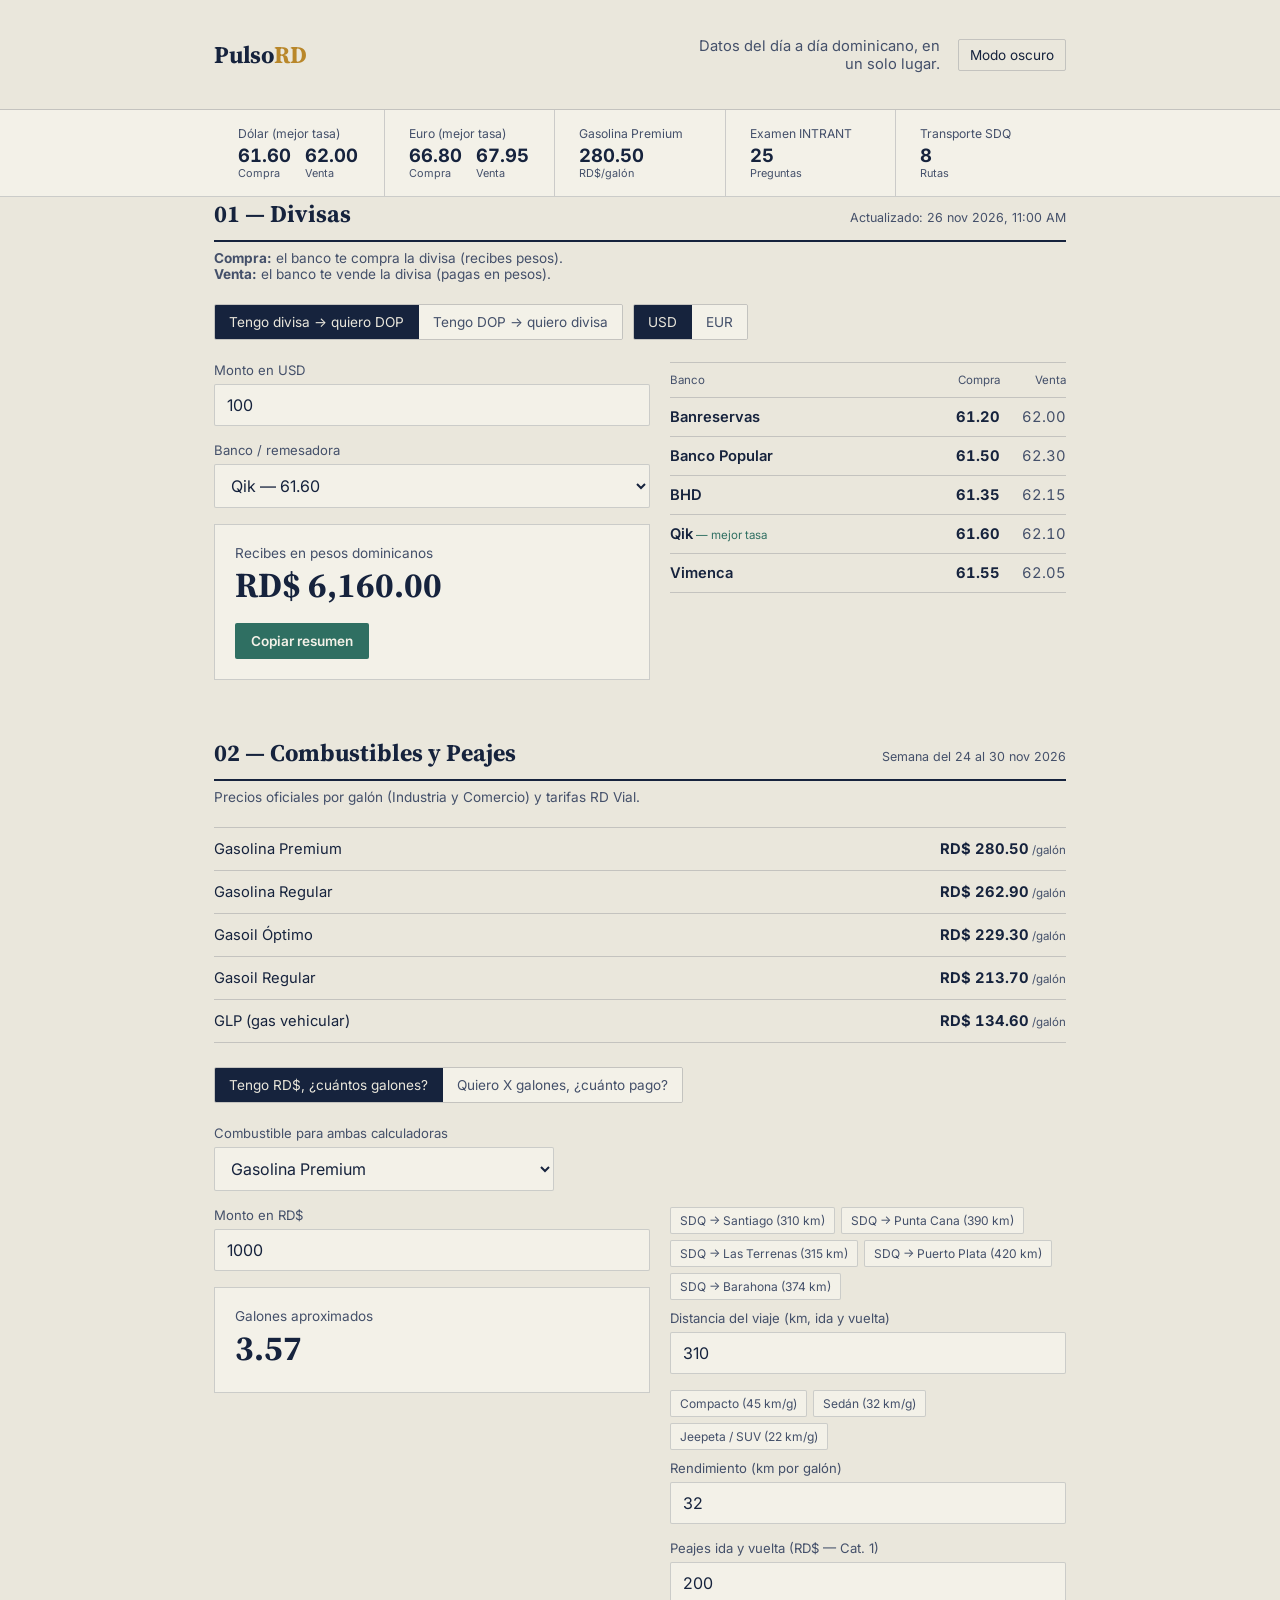
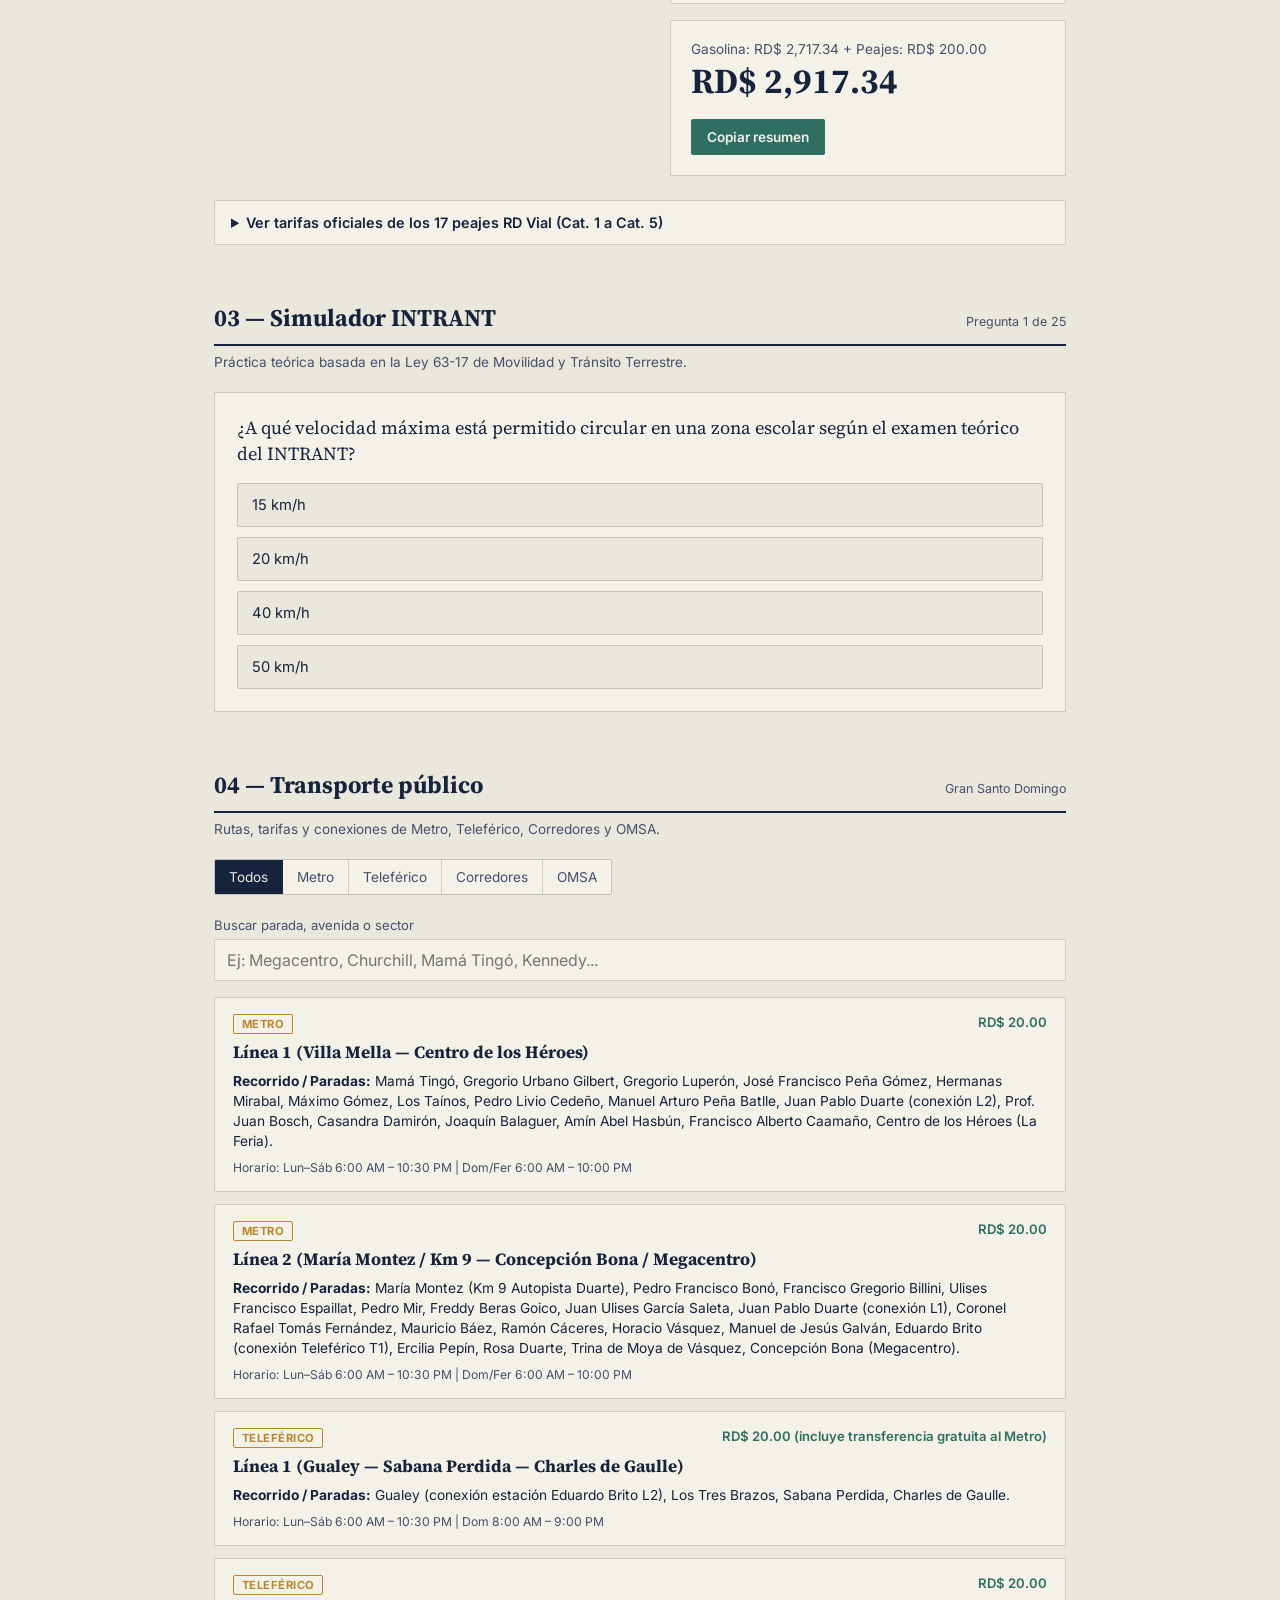
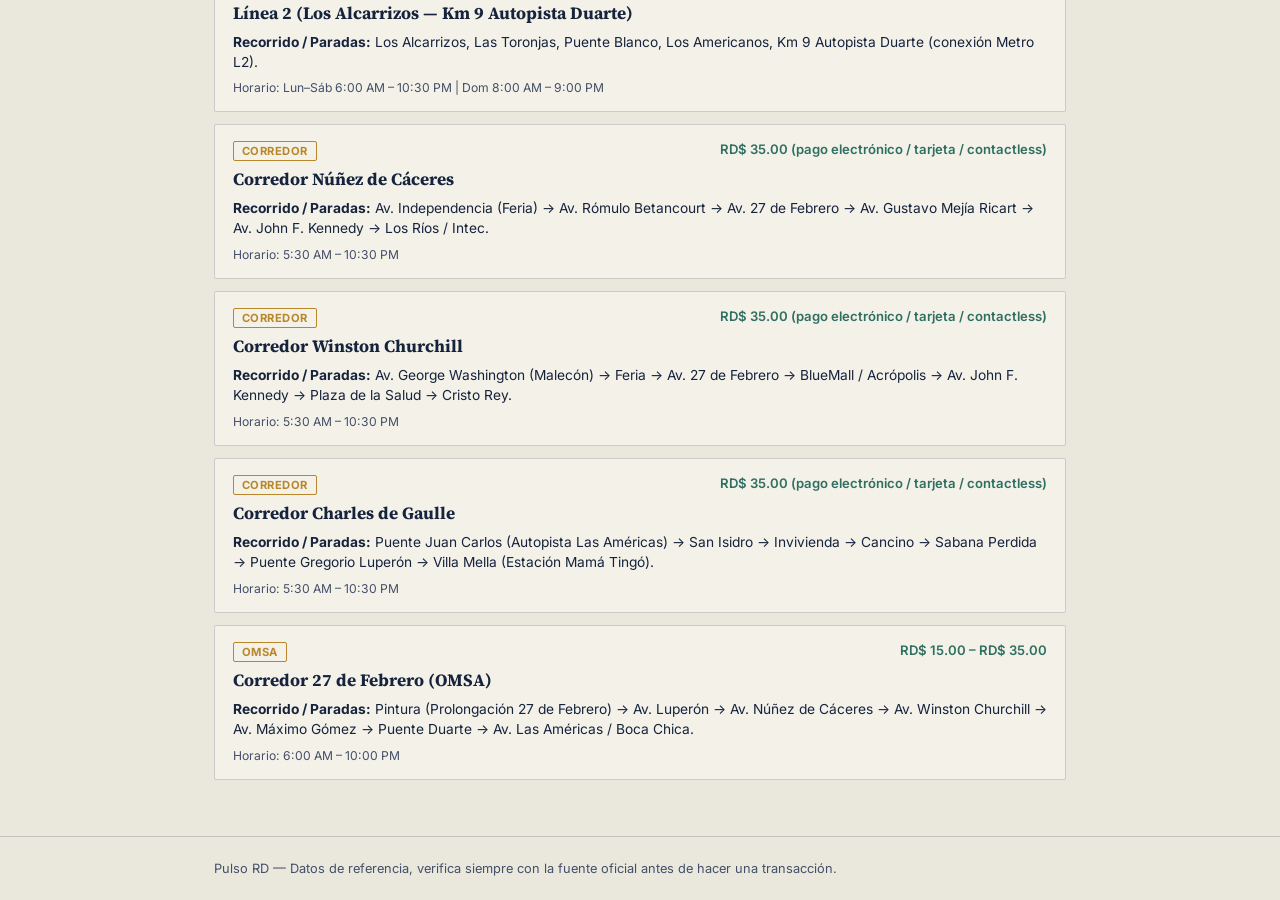
==== commit 1aed8f28: "Add files via upload" ====
--- a/index.html
+++ b/index.html
@@ -21,6 +21,14 @@
     <link rel="canonical" href="https://nutriasuave.github.io/pulso-rd/" />
     <link rel="icon" type="image/svg+xml" href="favicon.svg" />
     <link rel="apple-touch-icon" href="apple-touch-icon.png" />
+    <link rel="manifest" href="manifest.json" />
+    <meta name="mobile-web-app-capable" content="yes" />
+    <meta name="apple-mobile-web-app-capable" content="yes" />
+    <meta
+      name="apple-mobile-web-app-status-bar-style"
+      content="black-translucent"
+    />
+    <meta name="apple-mobile-web-app-title" content="Pulso RD" />
 
     <!-- Vista previa profesional al compartir en WhatsApp y redes -->
     <meta property="og:type" content="website" />
@@ -636,15 +644,29 @@
         </div>
 
         <div class="toggles">
-          <div class="toggle-group" id="dirToggle">
-            <button data-dir="buy" class="active">
+          <div
+            class="toggle-group"
+            id="dirToggle"
+            role="group"
+            aria-label="Dirección del cambio"
+          >
+            <button data-dir="buy" class="active" aria-pressed="true">
               Tengo divisa → quiero DOP
             </button>
-            <button data-dir="sell">Tengo DOP → quiero divisa</button>
+            <button data-dir="sell" aria-pressed="false">
+              Tengo DOP → quiero divisa
+            </button>
           </div>
-          <div class="toggle-group" id="curToggle">
-            <button data-cur="USD" class="active">USD</button>
-            <button data-cur="EUR">EUR</button>
+          <div
+            class="toggle-group"
+            id="curToggle"
+            role="group"
+            aria-label="Moneda"
+          >
+            <button data-cur="USD" class="active" aria-pressed="true">
+              USD
+            </button>
+            <button data-cur="EUR" aria-pressed="false">EUR</button>
           </div>
         </div>
 
@@ -662,7 +684,9 @@
               <div class="small" id="resultLabel">
                 Recibes en pesos dominicanos
               </div>
-              <div class="big" id="resultValue">RD$ 0.00</div>
+              <div class="big" id="resultValue" aria-live="polite">
+                RD$ 0.00
+              </div>
               <button class="shareBtn" id="shareBtn">Copiar resumen</button>
             </div>
           </div>
@@ -689,11 +713,16 @@
         <div class="fuel-table" id="fuelTable"></div>
 
         <div class="toggles">
-          <div class="toggle-group" id="fuelModeToggle">
-            <button data-mode="byAmount" class="active">
+          <div
+            class="toggle-group"
+            id="fuelModeToggle"
+            role="group"
+            aria-label="Modo de cálculo de combustible"
+          >
+            <button data-mode="byAmount" class="active" aria-pressed="true">
               Tengo RD$, ¿cuántos galones?
             </button>
-            <button data-mode="byGallons">
+            <button data-mode="byGallons" aria-pressed="false">
               Quiero X galones, ¿cuánto pago?
             </button>
           </div>
@@ -718,7 +747,9 @@
             </div>
             <div class="result">
               <div class="small" id="fuelResultLabel">Galones aproximados</div>
-              <div class="big" id="fuelResultValue">0.00</div>
+              <div class="big" id="fuelResultValue" aria-live="polite">
+                0.00
+              </div>
             </div>
           </div>
           <div>
@@ -744,7 +775,9 @@
             </div>
             <div class="result">
               <div class="small" id="tripBreakdown">Combustible + Peajes</div>
-              <div class="big" id="tripResultValue">RD$ 0.00</div>
+              <div class="big" id="tripResultValue" aria-live="polite">
+                RD$ 0.00
+              </div>
               <button class="shareBtn" id="tripShareBtn">Copiar resumen</button>
             </div>
           </div>
@@ -775,7 +808,9 @@
       <section id="intrant">
         <div class="section-head">
           <h2>03 — Simulador INTRANT</h2>
-          <span class="note" id="quizProgress">Pregunta 1 de 25</span>
+          <span class="note" id="quizProgress" aria-live="polite"
+            >Pregunta 1 de 25</span
+          >
         </div>
         <p class="section-sub">
           Práctica teórica basada en la Ley 63-17 de Movilidad y Tránsito
@@ -795,12 +830,23 @@
         </p>
 
         <div class="toggles">
-          <div class="toggle-group" id="transportFilter">
-            <button data-type="ALL" class="active">Todos</button>
-            <button data-type="Metro">Metro</button>
-            <button data-type="Teleférico">Teleférico</button>
-            <button data-type="Corredor">Corredores</button>
-            <button data-type="OMSA">OMSA</button>
+          <div
+            class="toggle-group"
+            id="transportFilter"
+            role="group"
+            aria-label="Filtrar por tipo de transporte"
+          >
+            <button data-type="ALL" class="active" aria-pressed="true">
+              Todos
+            </button>
+            <button data-type="Metro" aria-pressed="false">Metro</button>
+            <button data-type="Teleférico" aria-pressed="false">
+              Teleférico
+            </button>
+            <button data-type="Corredor" aria-pressed="false">
+              Corredores
+            </button>
+            <button data-type="OMSA" aria-pressed="false">OMSA</button>
           </div>
         </div>
 
@@ -897,11 +943,11 @@
         {
           name: "Marbella (Autopista del Nordeste)",
           corridor: "Nordeste",
-          cat1: 100,
-          cat2: 200,
-          cat3: 300,
-          cat4: 400,
-          cat5: 600,
+          cat1: 60,
+          cat2: 120,
+          cat3: 180,
+          cat4: 240,
+          cat5: 240,
         },
         {
           name: "Guaraguao (Autopista del Nordeste)",
@@ -1597,9 +1643,11 @@
         const btn = e.target.closest("button[data-dir]");
         if (!btn) return;
         dState.dir = btn.dataset.dir;
-        [...dirToggle.children].forEach((b) =>
-          b.classList.toggle("active", b === btn),
-        );
+        [...dirToggle.children].forEach((b) => {
+          const isActive = b === btn;
+          b.classList.toggle("active", isActive);
+          b.setAttribute("aria-pressed", String(isActive));
+        });
         renderDivisas();
       });
 
@@ -1607,9 +1655,11 @@
         const btn = e.target.closest("button[data-cur]");
         if (!btn) return;
         dState.cur = btn.dataset.cur;
-        [...curToggle.children].forEach((b) =>
-          b.classList.toggle("active", b === btn),
-        );
+        [...curToggle.children].forEach((b) => {
+          const isActive = b === btn;
+          b.classList.toggle("active", isActive);
+          b.setAttribute("aria-pressed", String(isActive));
+        });
         renderDivisas();
       });
 
@@ -1771,9 +1821,11 @@
         const btn = e.target.closest("button[data-mode]");
         if (!btn) return;
         fuelMode = btn.dataset.mode;
-        [...fuelModeToggle.children].forEach((b) =>
-          b.classList.toggle("active", b === btn),
-        );
+        [...fuelModeToggle.children].forEach((b) => {
+          const isActive = b === btn;
+          b.classList.toggle("active", isActive);
+          b.setAttribute("aria-pressed", String(isActive));
+        });
         if (fuelMode === "byAmount") {
           fuelAmountLabel.textContent = "Monto en RD$";
           fuelAmount.value = 1000;
@@ -1833,7 +1885,7 @@
     <div class="quiz-opts">
       ${item.options.map((opt, i) => `<button class="quiz-opt" data-i="${i}">${opt}</button>`).join("")}
     </div>
-    <div id="quizFeedback"></div>
+    <div id="quizFeedback" aria-live="polite"></div>
   `;
 
         const opts = quizBox.querySelectorAll(".quiz-opt");
@@ -1904,14 +1956,22 @@
         const btn = e.target.closest("button[data-type]");
         if (!btn) return;
         activeTransportType = btn.dataset.type;
-        [...transportFilter.children].forEach((b) =>
-          b.classList.toggle("active", b === btn),
-        );
+        [...transportFilter.children].forEach((b) => {
+          const isActive = b === btn;
+          b.classList.toggle("active", isActive);
+          b.setAttribute("aria-pressed", String(isActive));
+        });
         renderRoutes();
       });
 
       transportSearch.addEventListener("input", renderRoutes);
       renderRoutes();
+
+      if ("serviceWorker" in navigator) {
+        window.addEventListener("load", () => {
+          navigator.serviceWorker.register("./sw.js").catch(() => {});
+        });
+      }
     </script>
   </body>
 </html>
